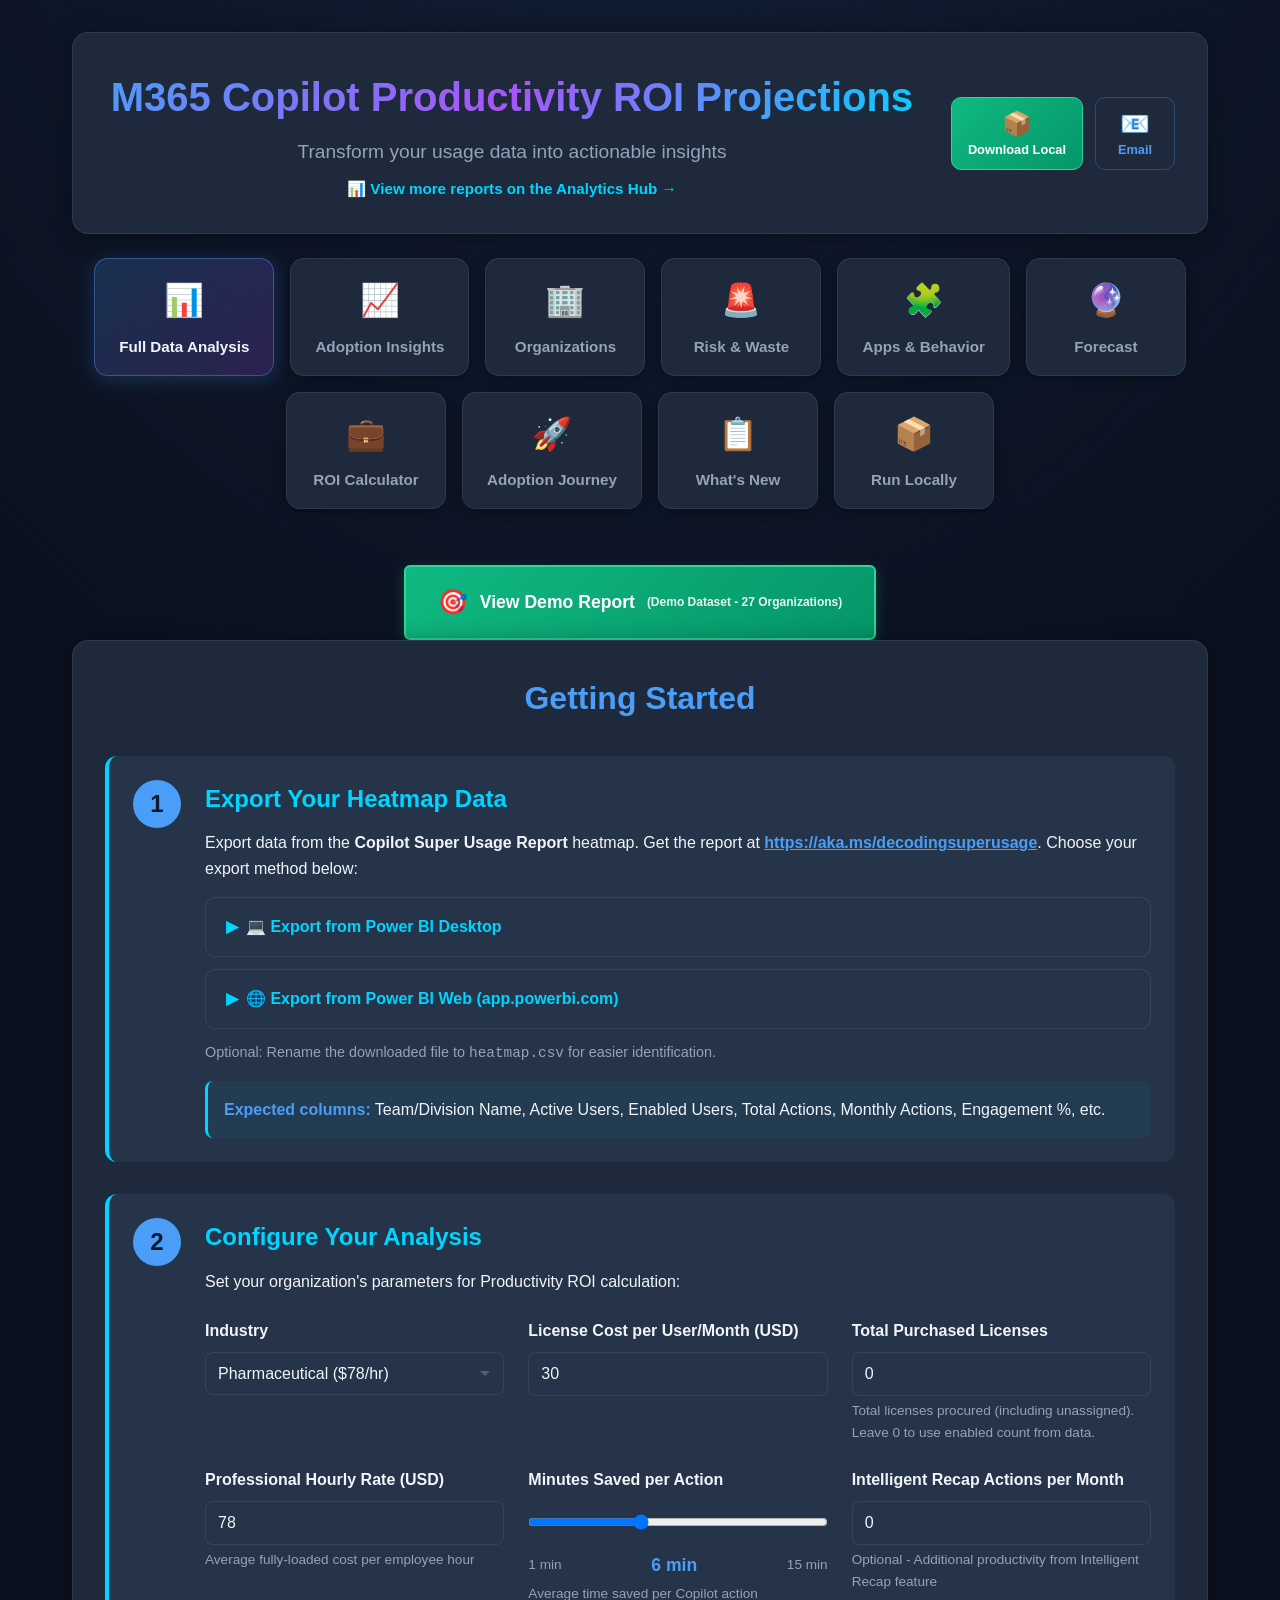
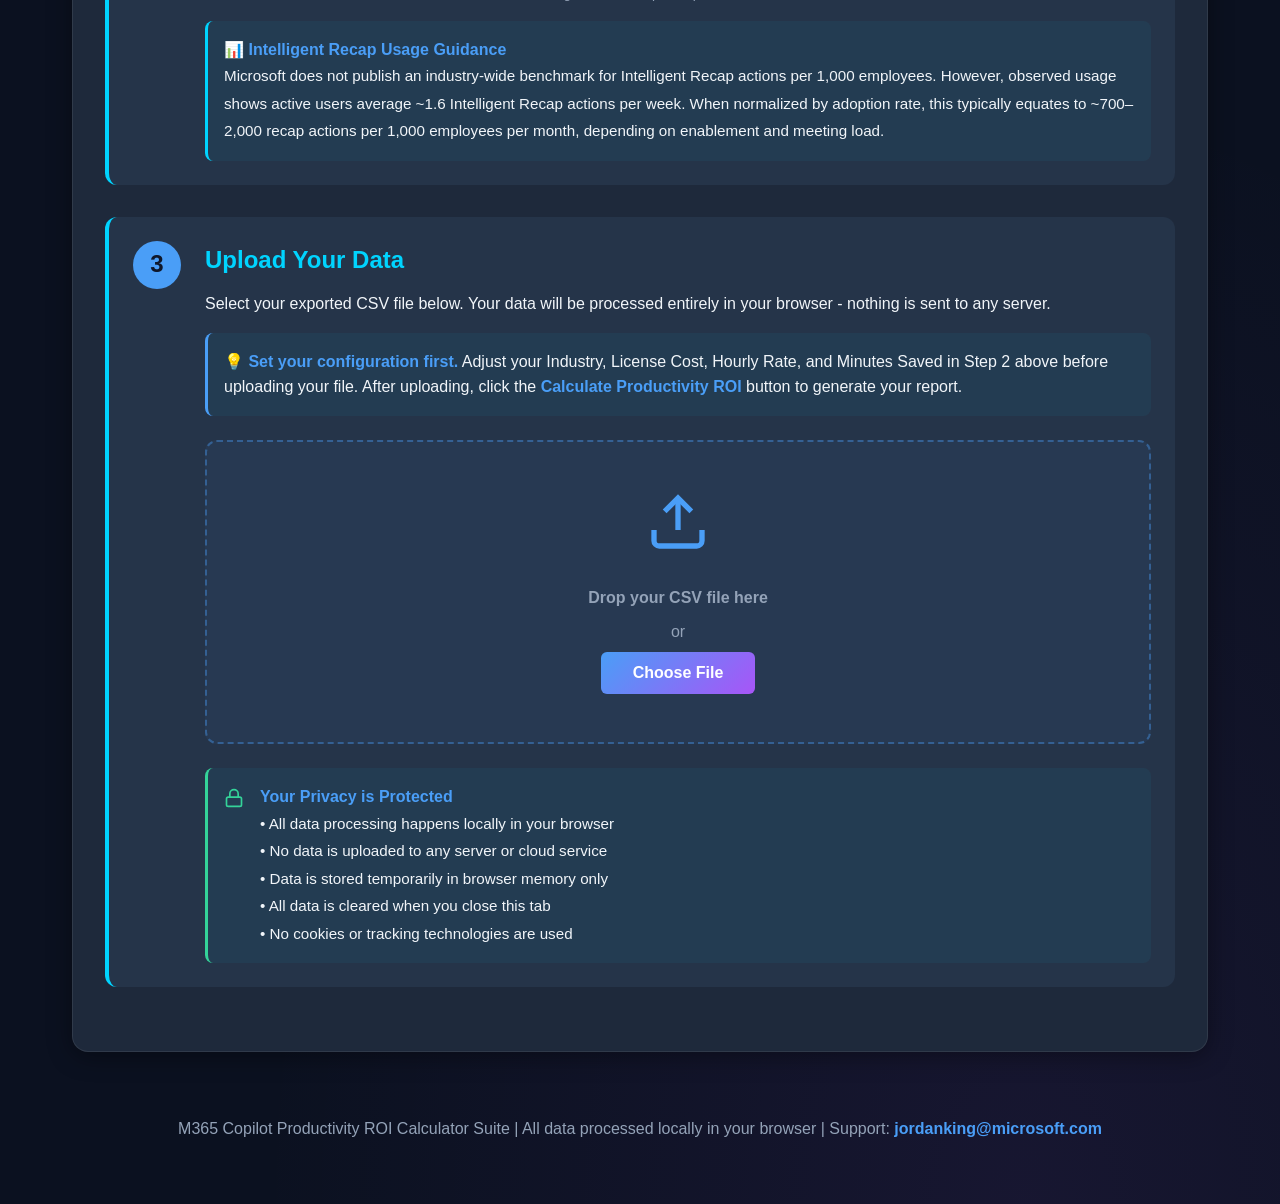
==== index.html @ f83a1d1f "feat: locale-aware header normalization (en-GB/es) + dynamic grouping picker - New module header-map" ====
<!DOCTYPE html>
<html lang="en">
<head>
    <meta charset="UTF-8">
    <meta name="viewport" content="width=device-width, initial-scale=1.0">
    <title>M365 Copilot Productivity ROI Calculator</title>
    <link rel="stylesheet" href="styles.css?v=29">
    
    <!-- Microsoft Clarity Analytics -->
    <script type="text/javascript">
        (function(c,l,a,r,i,t,y){
            c[a]=c[a]||function(){(c[a].q=c[a].q||[]).push(arguments)};
            t=l.createElement(r);t.async=1;t.src="https://www.clarity.ms/tag/"+i;
            y=l.getElementsByTagName(r)[0];y.parentNode.insertBefore(t,y);
        })(window,document,"clarity","script","wt5uwqabv0");
    </script>
    <script>
        // Force service worker update and reload when new version is available
        if('serviceWorker' in navigator) {
            navigator.serviceWorker.register('sw.js').then(reg => {
                reg.onupdatefound = () => {
                    const installingWorker = reg.installing;
                    installingWorker.onstatechange = () => {
                        if (installingWorker.state === 'installed' && navigator.serviceWorker.controller) {
                            // New service worker available, reload to activate
                            window.location.reload();
                        }
                    };
                };
            });
        }
    </script>
    <style>
        details summary::-webkit-details-marker { display: none; }
    </style>
</head>
<body>
    <div class="container">
        <header>
            <div class="header-content">
                <div>
                    <h1>M365 Copilot Productivity ROI Projections</h1>
                    <p class="subtitle">Transform your usage data into actionable insights</p>
                    <p style="margin-top: 0.5rem;"><a href="https://aka.ms/Analytics-Hub" target="_blank" style="color: var(--copilot-cyan); font-weight: 600; text-decoration: none; font-size: 0.95rem;">📊 View more reports on the Analytics Hub →</a></p>
                </div>
                <div class="header-actions">
                    <button onclick="downloadLocalPackage(event)" class="action-btn" title="Download & Run Locally" style="background: linear-gradient(135deg, #10b981, #059669); border: 1px solid #34d399; color: white !important;">
                        <span class="action-icon">📦</span>
                        <span class="action-text" style="color: white !important;">Download Local</span>
                    </button>
                    <button onclick="emailReport()" class="action-btn" title="Share via Email">
                        <span class="action-icon">📧</span>
                        <span class="action-text">Email</span>
                    </button>
                </div>
            </div>
        </header>

        <nav class="nav-buttons">
            <a href="index.html" class="nav-btn nav-btn-active">
                <span class="nav-icon">📊</span>
                <span class="nav-text">Full Data Analysis</span>
            </a>
            <a href="insights.html" class="nav-btn">
                <span class="nav-icon">📈</span>
                <span class="nav-text">Adoption Insights</span>
            </a>
            <a href="orgs.html" class="nav-btn">
                <span class="nav-icon">🏢</span>
                <span class="nav-text">Organizations</span>
            </a>
            <a href="at-risk.html" class="nav-btn">
                <span class="nav-icon">🚨</span>
                <span class="nav-text">Risk &amp; Waste</span>
            </a>
            <a href="apps.html" class="nav-btn">
                <span class="nav-icon">🧩</span>
                <span class="nav-text">Apps &amp; Behavior</span>
            </a>
            <a href="forecast.html" class="nav-btn">
                <span class="nav-icon">🔮</span>
                <span class="nav-text">Forecast</span>
            </a>
            <a href="roi-calculator.html" class="nav-btn">
                <span class="nav-icon">💼</span>
                <span class="nav-text">ROI Calculator</span>
            </a>
            <a href="Start Here.html" class="nav-btn">
                <span class="nav-icon">🚀</span>
                <span class="nav-text">Adoption Journey</span>
            </a>
            <a href="changelog.html" class="nav-btn">
                <span class="nav-icon">📋</span>
                <span class="nav-text">What's New</span>
            </a>
            <a href="run-locally.html" class="nav-btn">
                <span class="nav-icon">📦</span>
                <span class="nav-text">Run Locally</span>
            </a>
        </nav>

        <!-- Demo Button Section -->
        <div style="max-width: 1400px; margin: 0 auto; padding: 1.5rem 2rem 0 2rem;">
            <a href="demo.html" class="btn-primary" style="text-decoration:none;color:#fff;width:fit-content;
                background: linear-gradient(135deg, #10b981, #059669);
                border: 2px solid #34d399;
                padding: 1rem 2rem;
                font-size: 1.1rem;
                font-weight: 700;
                display: flex;
                align-items: center;
                gap: 0.75rem;
                margin: 0 auto;
                box-shadow: 0 4px 12px rgba(16, 185, 129, 0.3);
            ">
                <span style="font-size: 1.5rem;">🎯</span>
                <span>View Demo Report</span>
                <span style="font-size: 0.75rem; opacity: 0.9;">(Demo Dataset - 27 Organizations)</span>
            </a>
        </div>

        <main>
            <section class="instructions-section">
                <h2>Getting Started</h2>

                <div class="step-card">
                    <div class="step-number">1</div>
                    <div class="step-content">
                        <h3>Export Your Heatmap Data</h3>
                        <p>Export data from the <strong>Copilot Super Usage Report</strong> heatmap. Get the report at <a href="https://aka.ms/decodingsuperusage" target="_blank" style="color: var(--copilot-blue); font-weight: 600; text-decoration: underline;">https://aka.ms/decodingsuperusage</a>. Choose your export method below:</p>

                        <details style="background: var(--surface-raised, #253449); border-radius: 10px; border: 1px solid var(--border, rgba(255,255,255,0.08)); margin: 0.75rem 0; overflow: hidden;">
                            <summary style="padding: 1rem 1.25rem; cursor: pointer; font-weight: 700; color: var(--copilot-cyan, #00D4FF); display: flex; align-items: center; gap: 0.5rem; list-style: none;">
                                <span style="transition: transform 0.2s; display: inline-block;">▶</span> 💻 Export from Power BI Desktop
                            </summary>
                            <div style="padding: 0 1.25rem 1.25rem;">
                                <ol style="padding-left: 1.25rem; margin: 0;">
                                    <li>Open the .pbit file in Power BI Desktop</li>
                                    <li>Ctrl+Click ALL options on the left-hand side of the heatmap</li>
                                    <li>Click on the heatmap visualization</li>
                                    <li>Click the <strong>More options</strong> (⋯) menu at the top right of the visual</li>
                                    <li>Click <strong>"Export data"</strong></li>
                                    <li>Save the CSV file</li>
                                </ol>
                            </div>
                        </details>

                        <details style="background: var(--surface-raised, #253449); border-radius: 10px; border: 1px solid var(--border, rgba(255,255,255,0.08)); margin: 0.75rem 0; overflow: hidden;">
                            <summary style="padding: 1rem 1.25rem; cursor: pointer; font-weight: 700; color: var(--copilot-cyan, #00D4FF); display: flex; align-items: center; gap: 0.5rem; list-style: none;">
                                <span style="transition: transform 0.2s; display: inline-block;">▶</span> 🌐 Export from Power BI Web (app.powerbi.com)
                            </summary>
                            <div style="padding: 0 1.25rem 1.25rem;">
                                <div style="background: rgba(234,179,8,0.1); border: 1px solid rgba(234,179,8,0.3); border-radius: 8px; padding: 0.75rem 1rem; margin-bottom: 1rem; font-size: 0.9rem; color: #FCD34D;">
                                    <strong>⚠️ Note:</strong> Exporting visual data from the Power BI web app requires your tenant admin to have enabled the "Export data" setting. If the option below is not available, use <strong>Power BI Desktop</strong> instead.
                                </div>
                                <ol style="padding-left: 1.25rem; margin: 0;">
                                    <li>Open the report on app.powerbi.com</li>
                                    <li>Ctrl+Click ALL metric options on the left-hand side of the heatmap (Enabled Users, % Active Users, etc.)</li>
                                    <li>Click on the heatmap table to select it</li>
                                    <li>Hover over the visual — look for a small <strong>⋯</strong> icon in the top-right corner of the visual's header bar</li>
                                    <li>If the icon appears, click it and select <strong>"Export data"</strong>, then choose <strong>"Summarized data"</strong> → <strong>".csv"</strong> → <strong>Export</strong></li>
                                    <li>If no icon appears, your organization's admin settings may prevent visual-level data export — use Power BI Desktop instead</li>
                                </ol>
                                <p style="margin: 0.75rem 0 0; font-size: 0.85rem; color: var(--text-secondary, #94A3B8);"><strong>Tip:</strong> The top menu bar "Export" button only exports the full report as PDF, PowerPoint, or an Excel PivotTable — it does not export the visual's underlying data as a flat CSV.</p>
                            </div>
                        </details>

                        <p style="margin-top: 0.5rem; font-size: 0.9rem; color: var(--text-secondary, #94A3B8);">Optional: Rename the downloaded file to <code>heatmap.csv</code> for easier identification.</p>
                        <div class="info-box">
                            <strong>Expected columns:</strong> Team/Division Name, Active Users, Enabled Users, Total Actions, Monthly Actions, Engagement %, etc.
                        </div>
                    </div>
                </div>

                <div class="step-card">
                    <div class="step-number">2</div>
                    <div class="step-content">
                        <h3>Configure Your Analysis</h3>
                        <p>Set your organization's parameters for Productivity ROI calculation:</p>

                        <div class="config-grid">
                            <div class="config-item">
                                <label for="industry">Industry</label>
                                <select id="industry" onchange="updateProfessionalRate()">
                                    <option value="78">Pharmaceutical ($78/hr)</option>
                                    <option value="85">Finance ($85/hr)</option>
                                    <option value="72">Technology ($72/hr)</option>
                                    <option value="68">Healthcare ($68/hr)</option>
                                    <option value="65">Manufacturing ($65/hr)</option>
                                    <option value="70">Professional Services ($70/hr)</option>
                                    <option value="custom">Custom Rate</option>
                                </select>
                            </div>

                            <div class="config-item">
                                <label for="licenseCost">License Cost per User/Month (USD)</label>
                                <input type="number" id="licensesCost" value="30" min="0" step="0.01">
                            </div>

                            <div class="config-item">
                                <label for="totalPurchasedLicenses">Total Purchased Licenses</label>
                                <input type="number" id="totalPurchasedLicenses" value="0" min="0" step="1">
                                <small>Total licenses procured (including unassigned). Leave 0 to use enabled count from data.</small>
                            </div>

                            <div class="config-item">
                                <label for="professionalRate">Professional Hourly Rate (USD)</label>
                                <input type="number" id="professionalRate" value="78" min="0" step="1">
                                <small>Average fully-loaded cost per employee hour</small>
                            </div>

                            <div class="config-item">
                                <label for="minutesPerAction">Minutes Saved per Action</label>
                                <input type="range" id="minutesPerAction" value="6" min="1" max="15" step="0.5">
                                <div style="display: flex; justify-content: space-between; align-items: center; margin-top: 0.5rem;">
                                    <small style="margin: 0;">1 min</small>
                                    <output id="minutesValue" style="font-weight: bold; font-size: 1.1rem; color: var(--copilot-blue);">6 min</output>
                                    <small style="margin: 0;">15 min</small>
                                </div>
                                <small>Average time saved per Copilot action</small>
                            </div>

                            <div class="config-item">
                                <label for="intelligentRecapActions">Intelligent Recap Actions per Month</label>
                                <input type="number" id="intelligentRecapActions" value="0" min="0" step="100">
                                <small>Optional - Additional productivity from Intelligent Recap feature</small>
                            </div>
                        </div>

                        <div class="info-box" style="margin-top: 1rem;">
                            <strong>📊 Intelligent Recap Usage Guidance</strong>
                            <p>
                                Microsoft does not publish an industry-wide benchmark for Intelligent Recap actions per 1,000 employees. However, observed usage shows active users average ~1.6 Intelligent Recap actions per week. When normalized by adoption rate, this typically equates to ~700–2,000 recap actions per 1,000 employees per month, depending on enablement and meeting load.
                            </p>
                        </div>
                    </div>
                </div>

                <div class="step-card">
                    <div class="step-number">3</div>
                    <div class="step-content">
                        <h3>Upload Your Data</h3>
                        <p>Select your exported CSV file below. Your data will be processed entirely in your browser - nothing is sent to any server.</p>

                        <div class="info-box" style="margin-bottom: 1rem; border-left-color: var(--copilot-blue, #4A9EF7);">
                            <strong>💡 Set your configuration first.</strong> Adjust your Industry, License Cost, Hourly Rate, and Minutes Saved in Step 2 above before uploading your file. After uploading, click the <strong>Calculate Productivity ROI</strong> button to generate your report.
                        </div>

                        <div class="upload-area" id="uploadArea">
                            <svg width="64" height="64" viewBox="0 0 24 24" fill="none" stroke="currentColor" stroke-width="2">
                                <path d="M21 15v4a2 2 0 0 1-2 2H5a2 2 0 0 1-2-2v-4"></path>
                                <polyline points="17 8 12 3 7 8"></polyline>
                                <line x1="12" y1="3" x2="12" y2="15"></line>
                            </svg>
                            <p><strong>Drop your CSV file here</strong></p>
                            <p>or</p>
                            <button class="btn-primary" id="fileSelectBtn">Choose File</button>
                            <input type="file" id="fileInput" accept=".csv" style="display: none;">
                        </div>

                        <div class="info-box privacy-box">
                            <svg width="20" height="20" viewBox="0 0 24 24" fill="none" stroke="currentColor" stroke-width="2">
                                <rect x="3" y="11" width="18" height="11" rx="2" ry="2"></rect>
                                <path d="M7 11V7a5 5 0 0 1 10 0v4"></path>
                            </svg>
                            <div>
                                <strong>Your Privacy is Protected</strong>
                                <p>• All data processing happens locally in your browser<br>
                                • No data is uploaded to any server or cloud service<br>
                                • Data is stored temporarily in browser memory only<br>
                                • All data is cleared when you close this tab<br>
                                • No cookies or tracking technologies are used</p>
                            </div>
                        </div>
                    </div>
                </div>
            </section>

            <div id="loadingState" style="display: none;">
                <div class="loading-spinner"></div>
                <p>Processing your data...</p>
            </div>

            <div id="errorState" style="display: none;">
                <div class="error-box">
                    <h3>Unable to Process File</h3>
                    <p id="errorMessage"></p>
                    <button class="btn-secondary" onclick="location.reload()">Try Again</button>
                </div>
            </div>
        </main>

        <footer>
            <p>M365 Copilot Productivity ROI Calculator Suite | All data processed locally in your browser | Support: <a href="mailto:jordanking@microsoft.com" style="color: var(--copilot-blue); text-decoration: none;">jordanking@microsoft.com</a></p>
        </footer>
    </div>

    <script src="lib/jspdf.umd.min.js"></script>
    <script src="lib/html2canvas.min.js"></script>
    <script src="lib/docx.umd.js"></script>
    <script src="lib/pptxgen.bundle.js"></script>
    <script src="lib/jszip.min.js"></script>
    <script src="insights-shared.js?v=1"></script>
    <script src="header-mapping.js?v=1"></script>
    <script src="script.js?v=33"></script>
    <script>
        function emailReport() {
            const subject = encodeURIComponent('M365 Copilot Productivity ROI Analysis');
            const body = encodeURIComponent('Please find attached the M365 Copilot Productivity ROI analysis. This report provides insights into productivity gains and return on investment.\n\nTo view the full interactive report, please visit: [Your URL Here]');
            window.location.href = `mailto:?subject=${subject}&body=${body}`;
        }

        function updateProfessionalRate() {
            const industrySelect = document.getElementById('industry');
            const professionalRateInput = document.getElementById('professionalRate');

            if (industrySelect.value !== 'custom') {
                professionalRateInput.value = industrySelect.value;
            }
        }

        // Global tooltip system — positions tooltip above-left of the ? icon using fixed positioning
        (function() {
            const tip = document.createElement('div');
            tip.id = 'global-tooltip';
            document.body.appendChild(tip);

            document.addEventListener('mouseenter', function(e) {
                const infoTip = e.target.closest('.info-tip');
                if (!infoTip) return;
                const textEl = infoTip.querySelector('.tip-text');
                if (!textEl) return;

                tip.textContent = textEl.textContent;
                tip.classList.add('visible');

                const rect = infoTip.getBoundingClientRect();
                // Position: above and to the left of the ? icon
                let top = rect.top - tip.offsetHeight - 8;
                let left = rect.left - tip.offsetWidth + rect.width;

                // Keep on screen
                if (top < 8) top = rect.bottom + 8;
                if (left < 8) left = 8;
                if (left + tip.offsetWidth > window.innerWidth - 8) left = window.innerWidth - tip.offsetWidth - 8;

                tip.style.top = top + 'px';
                tip.style.left = left + 'px';
            }, true);

            document.addEventListener('mouseleave', function(e) {
                const infoTip = e.target.closest('.info-tip');
                if (!infoTip) return;
                tip.classList.remove('visible');
            }, true);
        })();

    </script>
</body>
</html>
---- styles.css ----
/* Microsoft Copilot Brand Colors - Dark Theme */
:root {
    --copilot-blue: #4A9EF7;
    --copilot-cyan: #00D4FF;
    --copilot-purple: #A855F7;
    --copilot-orange: #F59E0B;
    --dark-blue: #93C5FD;
    --light-blue: #50E6FF;
    --gray: #94A3B8;
    --light-gray: rgba(255, 255, 255, 0.06);
    --white: #0F172A;
    --green: #34D399;
    --red: #F87171;
    --shadow: rgba(0, 0, 0, 0.4);
    --surface: #1E293B;
    --surface-raised: #253449;
    --border: rgba(255, 255, 255, 0.08);
    --text-primary: #F1F5F9;
    --text-secondary: #94A3B8;
    --glow-blue: rgba(74, 158, 247, 0.15);
    --glow-purple: rgba(168, 85, 247, 0.15);
}

* {
    margin: 0;
    padding: 0;
    box-sizing: border-box;
}

body {
    font-family: 'Segoe UI', -apple-system, BlinkMacSystemFont, sans-serif;
    line-height: 1.6;
    color: var(--text-primary);
    background: #0B1120;
    background-image:
        radial-gradient(ellipse 80% 50% at 50% -20%, rgba(74, 158, 247, 0.12), transparent),
        radial-gradient(ellipse 60% 40% at 80% 100%, rgba(168, 85, 247, 0.08), transparent);
    min-height: 100vh;
}

.container {
    max-width: 1200px;
    margin: 0 auto;
    padding: 2rem;
}

/* Header */
header {
    margin-bottom: 1.5rem;
    padding: 2rem;
    background: var(--surface);
    border-radius: 16px;
    box-shadow: 0 4px 24px var(--shadow);
    border: 1px solid var(--border);
    backdrop-filter: blur(12px);
}

.header-content {
    display: flex;
    justify-content: space-between;
    align-items: center;
    gap: 2rem;
}

.header-content > div:first-child {
    flex: 1;
    text-align: center;
}

.header-actions {
    display: flex;
    gap: 0.75rem;
    flex-shrink: 0;
}

.action-btn {
    display: flex;
    flex-direction: column;
    align-items: center;
    gap: 0.25rem;
    padding: 0.75rem 1rem;
    background: transparent;
    border: 1px solid rgba(74, 158, 247, 0.3);
    border-radius: 10px;
    color: var(--copilot-blue);
    cursor: pointer;
    transition: all 0.3s ease;
    font-family: inherit;
    min-width: 80px;
}

.action-btn:hover {
    background: rgba(74, 158, 247, 0.15);
    color: var(--copilot-cyan);
    transform: translateY(-2px);
    box-shadow: 0 4px 20px rgba(74, 158, 247, 0.25);
    border-color: var(--copilot-blue);
}

.action-icon {
    font-size: 1.5rem;
}

.action-text {
    font-size: 0.8rem;
    font-weight: 600;
}

/* Navigation Buttons */
.nav-buttons {
    display: flex;
    gap: 1rem;
    justify-content: center;
    margin-bottom: 2rem;
    flex-wrap: wrap;
}

.nav-btn {
    display: flex;
    flex-direction: column;
    align-items: center;
    gap: 0.5rem;
    padding: 1rem 1.5rem;
    background: var(--surface);
    border: 1px solid var(--border);
    border-radius: 14px;
    text-decoration: none;
    color: var(--text-secondary);
    transition: all 0.3s ease;
    min-width: 160px;
    box-shadow: 0 2px 12px var(--shadow);
}

.nav-btn:hover {
    transform: translateY(-4px);
    box-shadow: 0 8px 24px rgba(74, 158, 247, 0.2);
    border-color: rgba(74, 158, 247, 0.4);
    color: var(--text-primary);
}

.nav-btn-active {
    background: linear-gradient(135deg, rgba(74, 158, 247, 0.2) 0%, rgba(168, 85, 247, 0.2) 100%);
    color: var(--text-primary);
    border-color: rgba(74, 158, 247, 0.4);
    box-shadow: 0 4px 20px rgba(74, 158, 247, 0.2);
}

.nav-btn-active:hover {
    transform: translateY(-4px);
    box-shadow: 0 8px 28px rgba(74, 158, 247, 0.3);
}

.nav-icon {
    font-size: 2rem;
}

.nav-text {
    font-weight: 600;
    font-size: 0.95rem;
    text-align: center;
}

@media (max-width: 640px) {
    .nav-buttons {
        flex-direction: column;
        align-items: stretch;
    }

    .nav-btn {
        min-width: unset;
    }
}

header h1 {
    font-size: 2.5rem;
    background: linear-gradient(135deg, var(--copilot-blue) 0%, var(--copilot-purple) 50%, var(--copilot-cyan) 100%);
    -webkit-background-clip: text;
    -webkit-text-fill-color: transparent;
    background-clip: text;
    margin-bottom: 0.5rem;
    font-weight: 700;
}

.subtitle {
    font-size: 1.2rem;
    color: var(--text-secondary);
}

/* Step Cards */
.instructions-section {
    background: var(--surface);
    border-radius: 16px;
    padding: 2rem;
    box-shadow: 0 4px 24px var(--shadow);
    border: 1px solid var(--border);
    margin-bottom: 2rem;
}

.instructions-section h2 {
    color: var(--copilot-blue);
    font-size: 2rem;
    margin-bottom: 2rem;
    text-align: center;
}

.step-card {
    display: flex;
    gap: 1.5rem;
    margin-bottom: 2rem;
    padding: 1.5rem;
    background: var(--surface-raised);
    border-radius: 12px;
    border-left: 4px solid var(--copilot-cyan);
}

.step-number {
    flex-shrink: 0;
    width: 48px;
    height: 48px;
    background: var(--copilot-blue);
    color: var(--white);
    border-radius: 50%;
    display: flex;
    align-items: center;
    justify-content: center;
    font-size: 1.5rem;
    font-weight: bold;
}

.step-content {
    flex: 1;
}

.step-content h3 {
    color: var(--copilot-cyan);
    margin-bottom: 0.75rem;
    font-size: 1.5rem;
}

.step-content p {
    margin-bottom: 1rem;
}

.step-content ol {
    margin-left: 1.5rem;
    margin-bottom: 1rem;
}

.step-content li {
    margin-bottom: 0.5rem;
}

/* Info Boxes */
.info-box {
    background: rgba(0, 212, 255, 0.05);
    padding: 1rem;
    border-radius: 8px;
    border-left: 3px solid var(--copilot-cyan);
    margin-top: 1rem;
}

.privacy-box {
    display: flex;
    gap: 1rem;
    align-items: flex-start;
    border-left-color: var(--green);
}

.privacy-box svg {
    flex-shrink: 0;
    color: var(--green);
    margin-top: 0.25rem;
}

.info-box strong {
    display: inline;
    color: var(--copilot-blue);
}

.info-box p {
    margin: 0;
    font-size: 0.95rem;
    line-height: 1.8;
}

.info-box small {
    font-size: 0.85rem;
    color: var(--gray);
}

/* Upload Area */
.upload-area {
    border: 2px dashed rgba(74, 158, 247, 0.4);
    border-radius: 12px;
    padding: 3rem;
    text-align: center;
    background: rgba(74, 158, 247, 0.05);
    transition: all 0.3s ease;
    cursor: pointer;
    margin: 1.5rem 0;
}

.upload-area:hover {
    border-color: var(--copilot-cyan);
    background: rgba(0, 212, 255, 0.08);
    box-shadow: 0 0 30px rgba(0, 212, 255, 0.1);
}

.upload-area.dragover {
    border-color: var(--copilot-orange);
    background: rgba(245, 158, 11, 0.08);
}

.upload-area svg {
    color: var(--copilot-blue);
    margin-bottom: 1rem;
}

.upload-area p {
    margin: 0.5rem 0;
    color: var(--gray);
}

/* Buttons */
.btn-primary, .btn-secondary {
    padding: 0.75rem 2rem;
    font-size: 1rem;
    font-weight: 600;
    border: none;
    border-radius: 6px;
    cursor: pointer;
    transition: all 0.3s ease;
    display: inline-block;
}

.btn-primary {
    background: linear-gradient(135deg, #4A9EF7, #A855F7);
    color: #fff;
}

.btn-primary:hover {
    background: linear-gradient(135deg, #60B0FF, #B96EFF);
    transform: translateY(-2px);
    box-shadow: 0 6px 20px rgba(74, 158, 247, 0.3);
}

.btn-secondary {
    background: var(--surface-raised);
    color: var(--text-primary);
    border: 1px solid var(--border);
}

.btn-secondary:hover {
    background: rgba(74, 158, 247, 0.15);
    color: var(--copilot-cyan);
}

/* Configuration Grid */
.config-grid {
    display: grid;
    grid-template-columns: repeat(auto-fit, minmax(280px, 1fr));
    gap: 1.5rem;
    margin-top: 1.5rem;
}

.config-item {
    display: flex;
    flex-direction: column;
}

.config-item label {
    font-weight: 600;
    color: var(--text-primary);
    margin-bottom: 0.5rem;
}

.config-item input, .config-item select {
    padding: 0.75rem;
    font-size: 1rem;
    border: 1px solid var(--border);
    border-radius: 8px;
    transition: all 0.3s ease;
    font-family: inherit;
    background-color: var(--surface-raised);
    color: var(--text-primary);
    width: 100%;
}

.config-item select {
    appearance: none;
    -webkit-appearance: none;
    -moz-appearance: none;
    background-image: url("data:image/svg+xml,%3Csvg xmlns='http://www.w3.org/2000/svg' width='12' height='12' viewBox='0 0 12 12'%3E%3Cpath fill='%23605E5C' d='M6 9L1 4h10z'/%3E%3C/svg%3E");
    background-repeat: no-repeat;
    background-position: right 0.75rem center;
    padding-right: 2.5rem;
    cursor: pointer;
}

.config-item input:focus, .config-item select:focus {
    outline: none;
    border-color: var(--copilot-blue);
}

.config-item small {
    margin-top: 0.25rem;
    font-size: 0.85rem;
    color: var(--gray);
}

/* Loading State */
#loadingState {
    text-align: center;
    padding: 3rem;
}

.loading-spinner {
    width: 64px;
    height: 64px;
    border: 6px solid var(--light-gray);
    border-top-color: var(--copilot-blue);
    border-radius: 50%;
    animation: spin 1s linear infinite;
    margin: 0 auto 1rem;
}

@keyframes spin {
    to { transform: rotate(360deg); }
}

/* Error State */
.error-box {
    background: rgba(248, 113, 113, 0.1);
    border: 1px solid rgba(248, 113, 113, 0.3);
    border-radius: 12px;
    padding: 2rem;
    text-align: center;
}

.error-box h3 {
    color: var(--red);
    margin-bottom: 1rem;
}

/* Results Page Styles */
.results-container {
    animation: fadeIn 0.5s ease;
}

@keyframes fadeIn {
    from { opacity: 0; transform: translateY(20px); }
    to { opacity: 1; transform: translateY(0); }
}

.metrics-grid {
    display: grid;
    grid-template-columns: repeat(auto-fit, minmax(240px, 1fr));
    gap: 1.5rem;
    margin-bottom: 2rem;
}

.metric-card {
    background: var(--surface);
    padding: 1.5rem;
    border-radius: 12px;
    box-shadow: 0 4px 20px var(--shadow);
    text-align: center;
    border: 1px solid var(--border);
    border-top: 3px solid var(--copilot-blue);
    transition: transform 0.3s ease, box-shadow 0.3s ease;
    container-type: inline-size;
    overflow: visible;
}

.metric-card:hover {
    transform: translateY(-4px);
    box-shadow: 0 8px 30px rgba(74, 158, 247, 0.15);
}

.metric-value {
    font-size: clamp(1.1rem, 12cqi, 2.5rem);
    font-weight: bold;
    background: linear-gradient(135deg, var(--copilot-cyan), var(--copilot-blue));
    -webkit-background-clip: text;
    -webkit-text-fill-color: transparent;
    background-clip: text;
    margin: 0.5rem 0;
    overflow-wrap: break-word;
    word-break: break-word;
    line-height: 1.2;
}

.metric-label {
    font-size: 0.95rem;
    color: var(--text-secondary);
    text-transform: uppercase;
    letter-spacing: 0.5px;
}

.metric-sublabel {
    font-size: 0.85rem;
    color: var(--text-secondary);
    margin-top: 0.5rem;
}

/* Metric Tooltips */
.metric-label-row {
    display: flex;
    align-items: center;
    justify-content: center;
    gap: 6px;
}

.info-tip {
    position: relative;
    display: inline-flex;
    cursor: help;
}

.info-tip .info-icon {
    width: 16px;
    height: 16px;
    border-radius: 50%;
    border: 1.5px solid var(--text-secondary);
    color: var(--text-secondary);
    font-size: 11px;
    font-weight: 600;
    display: flex;
    align-items: center;
    justify-content: center;
    transition: all 0.2s ease;
    flex-shrink: 0;
}

.info-tip:hover .info-icon {
    border-color: var(--copilot-blue);
    color: var(--copilot-blue);
}

.info-tip .tip-text {
    visibility: hidden;
    opacity: 0;
    position: fixed;
    z-index: 9999;
    background: var(--surface);
    color: var(--text-primary);
    padding: 12px 16px;
    border-radius: 10px;
    font-size: 0.82rem;
    line-height: 1.5;
    width: 260px;
    text-align: left;
    text-transform: none;
    letter-spacing: normal;
    box-shadow: 0 8px 30px rgba(0, 0, 0, 0.3);
    border: 1px solid var(--border);
    transition: opacity 0.2s ease, visibility 0.2s ease;
    pointer-events: none;
}

.info-tip .tip-text::after {
    display: none;
}

.info-tip:hover .tip-text {
    visibility: visible;
    opacity: 1;
}

/* ROI Table */
.roi-table-container {
    background: var(--surface);
    padding: 2rem;
    border-radius: 16px;
    box-shadow: 0 4px 24px var(--shadow);
    border: 1px solid var(--border);
    margin-bottom: 2rem;
    overflow: visible;
}

.roi-table-container h2 {
    color: var(--copilot-blue);
    margin-bottom: 1.5rem;
    text-align: center;
}

table {
    width: 100%;
    border-collapse: collapse;
}

th {
    background: rgba(74, 158, 247, 0.12);
    color: var(--copilot-blue);
    padding: 1rem;
    text-align: left;
    font-weight: 600;
    border-bottom: 1px solid var(--border);
}

th.sortable {
    cursor: pointer;
    user-select: none;
    position: relative;
    transition: background 0.2s ease;
}

th.sortable:hover {
    background: rgba(74, 158, 247, 0.2);
}

th.sortable .sort-icon {
    font-size: 0.8em;
    margin-left: 0.25rem;
    color: var(--copilot-cyan);
}

th.sortable.sort-asc,
th.sortable.sort-desc {
    background: rgba(74, 158, 247, 0.2);
}

td {
    padding: 1rem;
    border-bottom: 1px solid var(--border);
    color: var(--text-primary);
}

tr:hover {
    background: rgba(74, 158, 247, 0.06);
}

.highlight-row {
    background: rgba(74, 158, 247, 0.1);
    font-weight: 600;
}

/* Leaderboard */
.leaderboard-container {
    background: var(--surface);
    padding: 2rem;
    border-radius: 16px;
    box-shadow: 0 4px 24px var(--shadow);
    border: 1px solid var(--border);
    margin-bottom: 2rem;
}

.leaderboard-container h2 {
    color: var(--copilot-blue);
    margin-bottom: 1.5rem;
}

/* Collapsible Sections */
.collapsible-section {
    background: var(--surface);
    border-radius: 16px;
    box-shadow: 0 4px 24px var(--shadow);
    border: 1px solid var(--border);
    margin-bottom: 2rem;
}

.section-toggle {
    display: flex;
    align-items: center;
    gap: 0.75rem;
    padding: 1.25rem 1.5rem;
    font-size: 1.25rem;
    font-weight: 700;
    color: var(--copilot-blue);
    cursor: pointer;
    list-style: none;
    user-select: none;
    transition: background 0.2s ease;
}

.section-toggle::-webkit-details-marker { display: none; }

.section-toggle:hover {
    background: rgba(74, 158, 247, 0.06);
}

.toggle-chevron {
    display: inline-block;
    transition: transform 0.25s ease;
    font-size: 1.1rem;
}

details.collapsible-section:not([open]) .toggle-chevron {
    transform: rotate(-90deg);
}

.section-body {
    padding: 0 1.5rem 1.5rem;
}

/* Remove double-boxing when roi-table-container / leaderboard-container is inside a collapsible */
.collapsible-section .roi-table-container,
.collapsible-section .leaderboard-container {
    box-shadow: none;
    border: none;
    padding: 0;
    margin: 0;
    border-radius: 0;
    background: transparent;
}

/* All print styles consolidated below */

/* Glossary */
.glossary-table td:first-child {
    white-space: nowrap;
    width: 1%;
    color: var(--copilot-cyan);
    vertical-align: top;
    padding-right: 1.5rem;
}

.glossary-table td {
    padding: 0.75rem 1rem;
    font-size: 0.92rem;
    line-height: 1.6;
}

/* Footer */
footer {
    text-align: center;
    padding: 2rem;
    color: var(--text-secondary);
}

footer a {
    color: var(--copilot-cyan);
    text-decoration: none;
    font-weight: 600;
}

footer a:hover {
    text-decoration: underline;
}

/* Toggle Switch */
.toggle-switch {
    position: relative;
    display: inline-block;
    width: 60px;
    height: 34px;
}

.toggle-switch input {
    opacity: 0;
    width: 0;
    height: 0;
}

.toggle-slider {
    position: absolute;
    cursor: pointer;
    top: 0;
    left: 0;
    right: 0;
    bottom: 0;
    background-color: var(--copilot-blue);
    transition: 0.4s;
    border-radius: 34px;
}

.toggle-slider:before {
    position: absolute;
    content: "";
    height: 26px;
    width: 26px;
    left: 4px;
    bottom: 4px;
    background-color: white;
    transition: 0.4s;
    border-radius: 50%;
}

input:checked + .toggle-slider {
    background-color: var(--copilot-orange);
}

input:checked + .toggle-slider:before {
    transform: translateX(26px);
}

.toggle-slider:hover {
    box-shadow: 0 0 8px rgba(0, 120, 212, 0.4);
}

input:checked + .toggle-slider:hover {
    box-shadow: 0 0 8px rgba(255, 140, 0, 0.4);
}

/* Responsive Design */
/* Consolidated Print Styles */
@media print {
    details.collapsible-section:not([open]) .section-body {
        display: none !important;
    }
    .section-toggle {
        page-break-after: avoid;
    }
    .toggle-chevron {
        display: none;
    }

    .nav-buttons,
    .header-actions,
    .action-btn,
    button,
    .opp-slider-row,
    .toggle-switch,
    .opp-toggle-row,
    input[type="range"] {
        display: none !important;
    }

    .page-break {
        page-break-before: always;
    }

    .phase-card,
    .month-card,
    .insight-card,
    .scenario-card,
    img,
    .timeline-visual,
    .month-grid {
        page-break-inside: avoid;
    }

    header {
        page-break-after: avoid;
    }
}

@media (max-width: 768px) {
    .container {
        padding: 1rem;
    }

    header h1 {
        font-size: 1.8rem;
    }

    .header-content {
        flex-direction: column;
        text-align: center;
    }

    .header-actions {
        justify-content: center;
    }

    .step-card {
        flex-direction: column;
    }

    .config-grid {
        grid-template-columns: 1fr;
    }

    .metrics-grid {
        grid-template-columns: 1fr;
    }
}
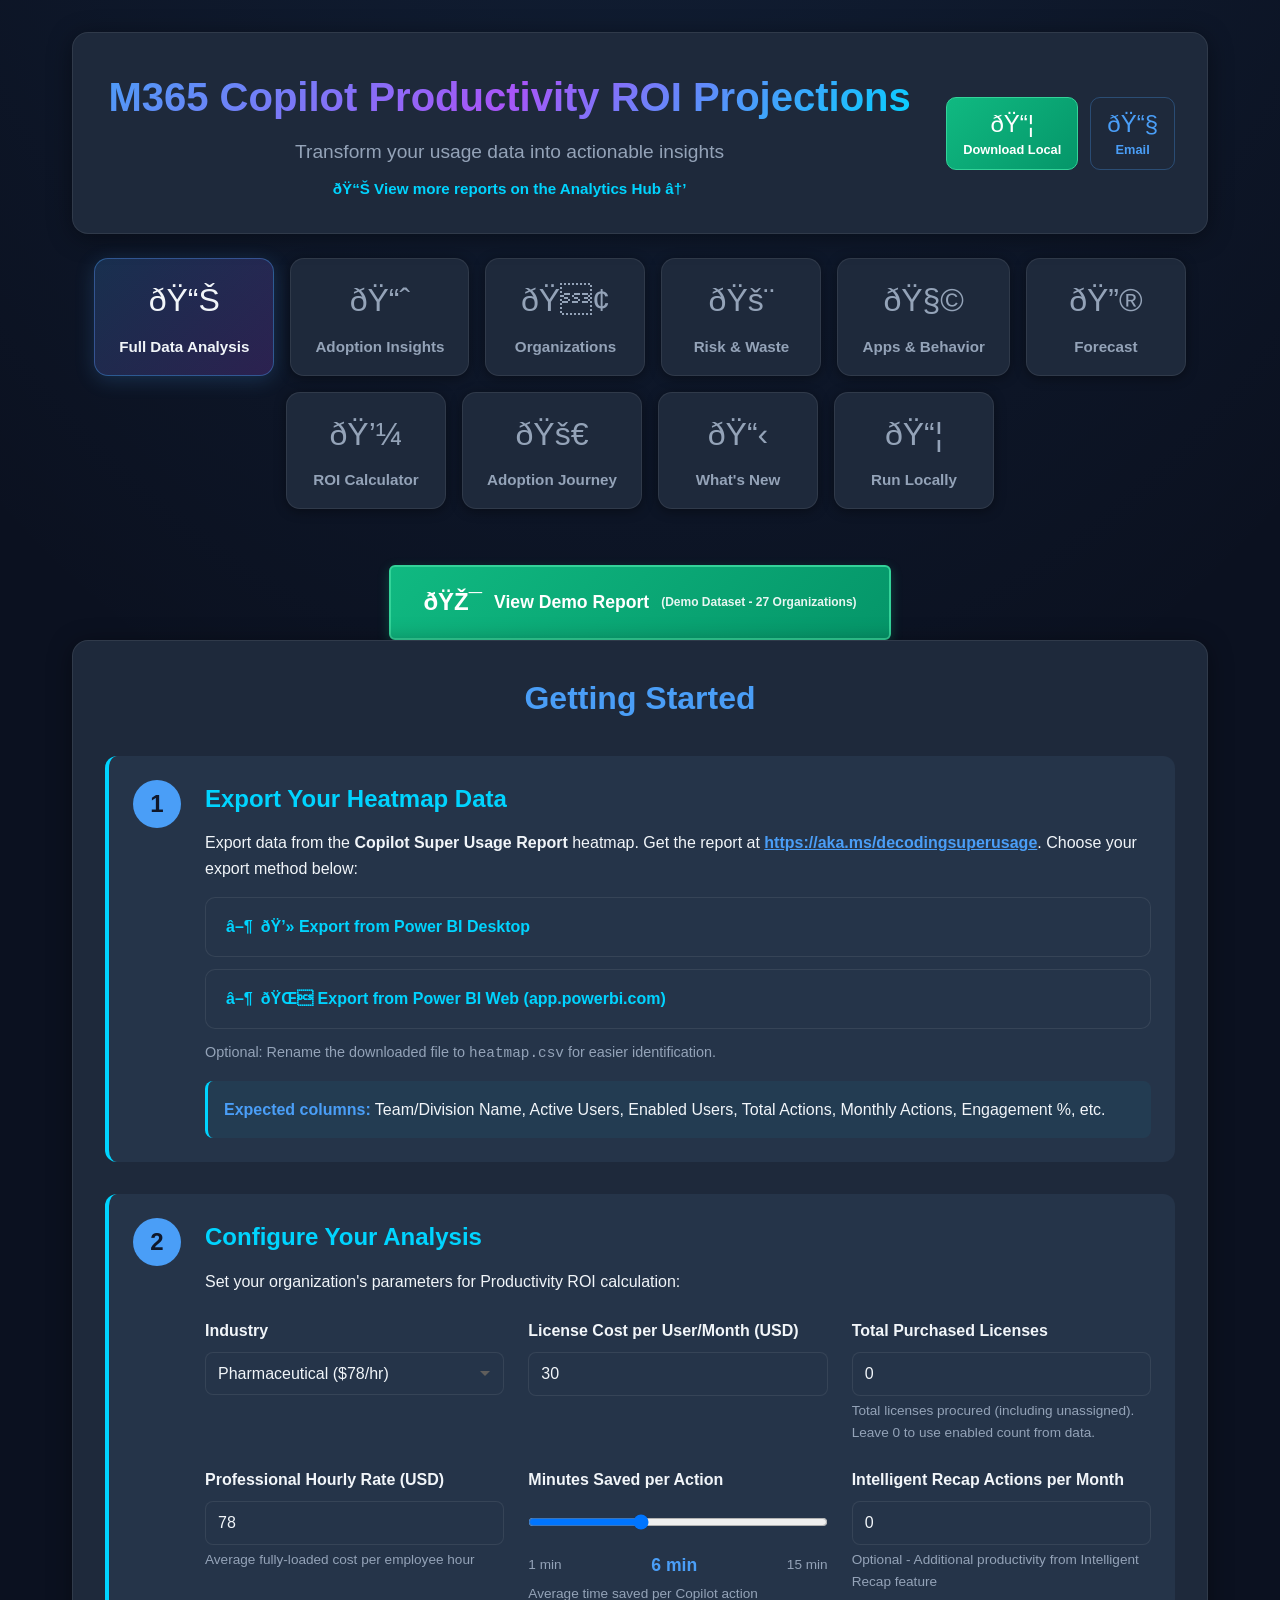
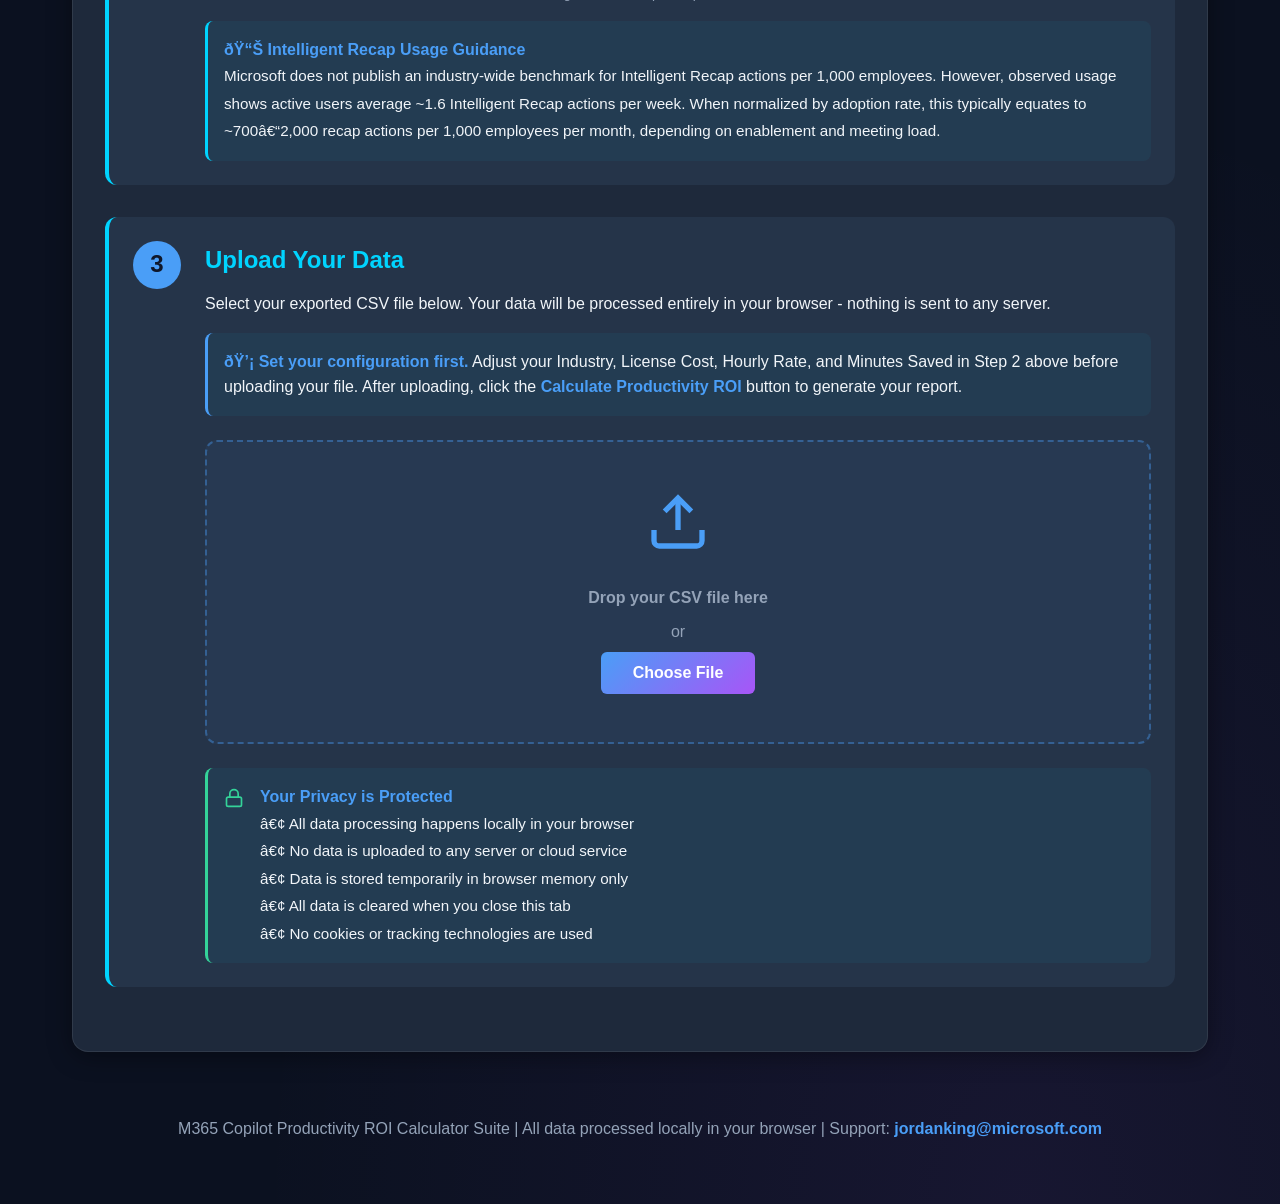
==== commit 2964c7a6: "revert(demo): restore 4-tab pagination; drop tile-grid swap and CSS unhide Wrong direction last comm" ====
--- a/index.html
+++ b/index.html
@@ -1,10 +1,10 @@
-<!DOCTYPE html>
+﻿<!DOCTYPE html>
 <html lang="en">
 <head>
     <meta charset="UTF-8">
     <meta name="viewport" content="width=device-width, initial-scale=1.0">
     <title>M365 Copilot Productivity ROI Calculator</title>
-    <link rel="stylesheet" href="styles.css?v=29">
+    <link rel="stylesheet" href="styles.css?v=30">
     
     <!-- Microsoft Clarity Analytics -->
     <script type="text/javascript">
@@ -41,15 +41,15 @@
                 <div>
                     <h1>M365 Copilot Productivity ROI Projections</h1>
                     <p class="subtitle">Transform your usage data into actionable insights</p>
-                    <p style="margin-top: 0.5rem;"><a href="https://aka.ms/Analytics-Hub" target="_blank" style="color: var(--copilot-cyan); font-weight: 600; text-decoration: none; font-size: 0.95rem;">📊 View more reports on the Analytics Hub →</a></p>
+                    <p style="margin-top: 0.5rem;"><a href="https://aka.ms/Analytics-Hub" target="_blank" style="color: var(--copilot-cyan); font-weight: 600; text-decoration: none; font-size: 0.95rem;">ðŸ“Š View more reports on the Analytics Hub â†’</a></p>
                 </div>
                 <div class="header-actions">
                     <button onclick="downloadLocalPackage(event)" class="action-btn" title="Download & Run Locally" style="background: linear-gradient(135deg, #10b981, #059669); border: 1px solid #34d399; color: white !important;">
-                        <span class="action-icon">📦</span>
+                        <span class="action-icon">ðŸ“¦</span>
                         <span class="action-text" style="color: white !important;">Download Local</span>
                     </button>
                     <button onclick="emailReport()" class="action-btn" title="Share via Email">
-                        <span class="action-icon">📧</span>
+                        <span class="action-icon">ðŸ“§</span>
                         <span class="action-text">Email</span>
                     </button>
                 </div>
@@ -58,43 +58,43 @@
 
         <nav class="nav-buttons">
             <a href="index.html" class="nav-btn nav-btn-active">
-                <span class="nav-icon">📊</span>
+                <span class="nav-icon">ðŸ“Š</span>
                 <span class="nav-text">Full Data Analysis</span>
             </a>
             <a href="insights.html" class="nav-btn">
-                <span class="nav-icon">📈</span>
+                <span class="nav-icon">ðŸ“ˆ</span>
                 <span class="nav-text">Adoption Insights</span>
             </a>
             <a href="orgs.html" class="nav-btn">
-                <span class="nav-icon">🏢</span>
+                <span class="nav-icon">ðŸ¢</span>
                 <span class="nav-text">Organizations</span>
             </a>
             <a href="at-risk.html" class="nav-btn">
-                <span class="nav-icon">🚨</span>
+                <span class="nav-icon">ðŸš¨</span>
                 <span class="nav-text">Risk &amp; Waste</span>
             </a>
             <a href="apps.html" class="nav-btn">
-                <span class="nav-icon">🧩</span>
+                <span class="nav-icon">ðŸ§©</span>
                 <span class="nav-text">Apps &amp; Behavior</span>
             </a>
             <a href="forecast.html" class="nav-btn">
-                <span class="nav-icon">🔮</span>
+                <span class="nav-icon">ðŸ”®</span>
                 <span class="nav-text">Forecast</span>
             </a>
             <a href="roi-calculator.html" class="nav-btn">
-                <span class="nav-icon">💼</span>
+                <span class="nav-icon">ðŸ’¼</span>
                 <span class="nav-text">ROI Calculator</span>
             </a>
             <a href="Start Here.html" class="nav-btn">
-                <span class="nav-icon">🚀</span>
+                <span class="nav-icon">ðŸš€</span>
                 <span class="nav-text">Adoption Journey</span>
             </a>
             <a href="changelog.html" class="nav-btn">
-                <span class="nav-icon">📋</span>
+                <span class="nav-icon">ðŸ“‹</span>
                 <span class="nav-text">What's New</span>
             </a>
             <a href="run-locally.html" class="nav-btn">
-                <span class="nav-icon">📦</span>
+                <span class="nav-icon">ðŸ“¦</span>
                 <span class="nav-text">Run Locally</span>
             </a>
         </nav>
@@ -113,7 +113,7 @@
                 margin: 0 auto;
                 box-shadow: 0 4px 12px rgba(16, 185, 129, 0.3);
             ">
-                <span style="font-size: 1.5rem;">🎯</span>
+                <span style="font-size: 1.5rem;">ðŸŽ¯</span>
                 <span>View Demo Report</span>
                 <span style="font-size: 0.75rem; opacity: 0.9;">(Demo Dataset - 27 Organizations)</span>
             </a>
@@ -131,14 +131,14 @@
 
                         <details style="background: var(--surface-raised, #253449); border-radius: 10px; border: 1px solid var(--border, rgba(255,255,255,0.08)); margin: 0.75rem 0; overflow: hidden;">
                             <summary style="padding: 1rem 1.25rem; cursor: pointer; font-weight: 700; color: var(--copilot-cyan, #00D4FF); display: flex; align-items: center; gap: 0.5rem; list-style: none;">
-                                <span style="transition: transform 0.2s; display: inline-block;">▶</span> 💻 Export from Power BI Desktop
+                                <span style="transition: transform 0.2s; display: inline-block;">â–¶</span> ðŸ’» Export from Power BI Desktop
                             </summary>
                             <div style="padding: 0 1.25rem 1.25rem;">
                                 <ol style="padding-left: 1.25rem; margin: 0;">
                                     <li>Open the .pbit file in Power BI Desktop</li>
                                     <li>Ctrl+Click ALL options on the left-hand side of the heatmap</li>
                                     <li>Click on the heatmap visualization</li>
-                                    <li>Click the <strong>More options</strong> (⋯) menu at the top right of the visual</li>
+                                    <li>Click the <strong>More options</strong> (â‹¯) menu at the top right of the visual</li>
                                     <li>Click <strong>"Export data"</strong></li>
                                     <li>Save the CSV file</li>
                                 </ol>
@@ -147,21 +147,21 @@
 
                         <details style="background: var(--surface-raised, #253449); border-radius: 10px; border: 1px solid var(--border, rgba(255,255,255,0.08)); margin: 0.75rem 0; overflow: hidden;">
                             <summary style="padding: 1rem 1.25rem; cursor: pointer; font-weight: 700; color: var(--copilot-cyan, #00D4FF); display: flex; align-items: center; gap: 0.5rem; list-style: none;">
-                                <span style="transition: transform 0.2s; display: inline-block;">▶</span> 🌐 Export from Power BI Web (app.powerbi.com)
+                                <span style="transition: transform 0.2s; display: inline-block;">â–¶</span> ðŸŒ Export from Power BI Web (app.powerbi.com)
                             </summary>
                             <div style="padding: 0 1.25rem 1.25rem;">
                                 <div style="background: rgba(234,179,8,0.1); border: 1px solid rgba(234,179,8,0.3); border-radius: 8px; padding: 0.75rem 1rem; margin-bottom: 1rem; font-size: 0.9rem; color: #FCD34D;">
-                                    <strong>⚠️ Note:</strong> Exporting visual data from the Power BI web app requires your tenant admin to have enabled the "Export data" setting. If the option below is not available, use <strong>Power BI Desktop</strong> instead.
+                                    <strong>âš ï¸ Note:</strong> Exporting visual data from the Power BI web app requires your tenant admin to have enabled the "Export data" setting. If the option below is not available, use <strong>Power BI Desktop</strong> instead.
                                 </div>
                                 <ol style="padding-left: 1.25rem; margin: 0;">
                                     <li>Open the report on app.powerbi.com</li>
                                     <li>Ctrl+Click ALL metric options on the left-hand side of the heatmap (Enabled Users, % Active Users, etc.)</li>
                                     <li>Click on the heatmap table to select it</li>
-                                    <li>Hover over the visual — look for a small <strong>⋯</strong> icon in the top-right corner of the visual's header bar</li>
-                                    <li>If the icon appears, click it and select <strong>"Export data"</strong>, then choose <strong>"Summarized data"</strong> → <strong>".csv"</strong> → <strong>Export</strong></li>
-                                    <li>If no icon appears, your organization's admin settings may prevent visual-level data export — use Power BI Desktop instead</li>
+                                    <li>Hover over the visual â€” look for a small <strong>â‹¯</strong> icon in the top-right corner of the visual's header bar</li>
+                                    <li>If the icon appears, click it and select <strong>"Export data"</strong>, then choose <strong>"Summarized data"</strong> â†’ <strong>".csv"</strong> â†’ <strong>Export</strong></li>
+                                    <li>If no icon appears, your organization's admin settings may prevent visual-level data export â€” use Power BI Desktop instead</li>
                                 </ol>
-                                <p style="margin: 0.75rem 0 0; font-size: 0.85rem; color: var(--text-secondary, #94A3B8);"><strong>Tip:</strong> The top menu bar "Export" button only exports the full report as PDF, PowerPoint, or an Excel PivotTable — it does not export the visual's underlying data as a flat CSV.</p>
+                                <p style="margin: 0.75rem 0 0; font-size: 0.85rem; color: var(--text-secondary, #94A3B8);"><strong>Tip:</strong> The top menu bar "Export" button only exports the full report as PDF, PowerPoint, or an Excel PivotTable â€” it does not export the visual's underlying data as a flat CSV.</p>
                             </div>
                         </details>
 
@@ -228,9 +228,9 @@
                         </div>
 
                         <div class="info-box" style="margin-top: 1rem;">
-                            <strong>📊 Intelligent Recap Usage Guidance</strong>
+                            <strong>ðŸ“Š Intelligent Recap Usage Guidance</strong>
                             <p>
-                                Microsoft does not publish an industry-wide benchmark for Intelligent Recap actions per 1,000 employees. However, observed usage shows active users average ~1.6 Intelligent Recap actions per week. When normalized by adoption rate, this typically equates to ~700–2,000 recap actions per 1,000 employees per month, depending on enablement and meeting load.
+                                Microsoft does not publish an industry-wide benchmark for Intelligent Recap actions per 1,000 employees. However, observed usage shows active users average ~1.6 Intelligent Recap actions per week. When normalized by adoption rate, this typically equates to ~700â€“2,000 recap actions per 1,000 employees per month, depending on enablement and meeting load.
                             </p>
                         </div>
                     </div>
@@ -243,7 +243,7 @@
                         <p>Select your exported CSV file below. Your data will be processed entirely in your browser - nothing is sent to any server.</p>
 
                         <div class="info-box" style="margin-bottom: 1rem; border-left-color: var(--copilot-blue, #4A9EF7);">
-                            <strong>💡 Set your configuration first.</strong> Adjust your Industry, License Cost, Hourly Rate, and Minutes Saved in Step 2 above before uploading your file. After uploading, click the <strong>Calculate Productivity ROI</strong> button to generate your report.
+                            <strong>ðŸ’¡ Set your configuration first.</strong> Adjust your Industry, License Cost, Hourly Rate, and Minutes Saved in Step 2 above before uploading your file. After uploading, click the <strong>Calculate Productivity ROI</strong> button to generate your report.
                         </div>
 
                         <div class="upload-area" id="uploadArea">
@@ -265,11 +265,11 @@
                             </svg>
                             <div>
                                 <strong>Your Privacy is Protected</strong>
-                                <p>• All data processing happens locally in your browser<br>
-                                • No data is uploaded to any server or cloud service<br>
-                                • Data is stored temporarily in browser memory only<br>
-                                • All data is cleared when you close this tab<br>
-                                • No cookies or tracking technologies are used</p>
+                                <p>â€¢ All data processing happens locally in your browser<br>
+                                â€¢ No data is uploaded to any server or cloud service<br>
+                                â€¢ Data is stored temporarily in browser memory only<br>
+                                â€¢ All data is cleared when you close this tab<br>
+                                â€¢ No cookies or tracking technologies are used</p>
                             </div>
                         </div>
                     </div>
@@ -302,7 +302,7 @@
     <script src="lib/jszip.min.js"></script>
     <script src="insights-shared.js?v=1"></script>
     <script src="header-mapping.js?v=1"></script>
-    <script src="script.js?v=33"></script>
+    <script src="script.js?v=35"></script>
     <script>
         function emailReport() {
             const subject = encodeURIComponent('M365 Copilot Productivity ROI Analysis');
@@ -319,7 +319,7 @@
             }
         }
 
-        // Global tooltip system — positions tooltip above-left of the ? icon using fixed positioning
+        // Global tooltip system â€” positions tooltip above-left of the ? icon using fixed positioning
         (function() {
             const tip = document.createElement('div');
             tip.id = 'global-tooltip';
--- a/styles.css
+++ b/styles.css
@@ -721,6 +721,78 @@
     line-height: 1.6;
 }
 
+/* Tooltip glyph + hover bubble (CSS-only, native title attr supplies the text).
+   Sits next to a card title or KPI label. Renders the encircled "i" character. */
+.cri-tip {
+    display: inline-block;
+    margin-left: 0.4rem;
+    cursor: help;
+    color: var(--text-secondary, #94A3B8);
+    font-size: 0.9em;
+    line-height: 1;
+    border-radius: 50%;
+    transition: color 0.15s ease, transform 0.15s ease;
+}
+.cri-tip:hover,
+.cri-tip:focus {
+    color: var(--copilot-cyan, #00D4FF);
+    outline: none;
+    transform: scale(1.15);
+}
+
+/* Math callout: appears under a card body to explain how the number above was computed. */
+.cri-math {
+    margin-top: 1rem;
+    padding: 0.75rem 1rem;
+    background: rgba(0, 212, 255, 0.06);
+    border-left: 3px solid var(--copilot-cyan, #00D4FF);
+    border-radius: 6px;
+    font-size: 0.85rem;
+    color: var(--text-secondary, #94A3B8);
+}
+.cri-math-label {
+    font-weight: 700;
+    color: var(--copilot-cyan, #00D4FF);
+    text-transform: uppercase;
+    letter-spacing: 0.05em;
+    font-size: 0.72rem;
+    margin-bottom: 0.35rem;
+}
+.cri-math-formula {
+    display: block;
+    font-family: "Cascadia Mono", "Consolas", "Menlo", monospace;
+    font-size: 0.85rem;
+    color: var(--text-primary, #F1F5F9);
+    background: transparent;
+    padding: 0;
+    white-space: pre-wrap;
+    word-break: break-word;
+}
+.cri-math-note {
+    margin-top: 0.4rem;
+    font-size: 0.78rem;
+    color: var(--text-secondary, #94A3B8);
+    line-height: 1.5;
+}
+
+/* Shared cross-page footer (rendered by InsightsShared.renderFooter()) */
+.cri-footer {
+    text-align: center;
+    padding: 2rem 1rem 3rem;
+    color: var(--text-secondary, #94A3B8);
+}
+.cri-footer p {
+    margin: 0.35rem 0;
+    font-size: 0.85rem;
+}
+.cri-footer-links a {
+    color: var(--copilot-cyan, #00D4FF);
+    text-decoration: none;
+    font-weight: 600;
+    margin: 0 0.15rem;
+}
+.cri-footer-links a:hover { text-decoration: underline; }
+
 /* Footer */
 footer {
     text-align: center;
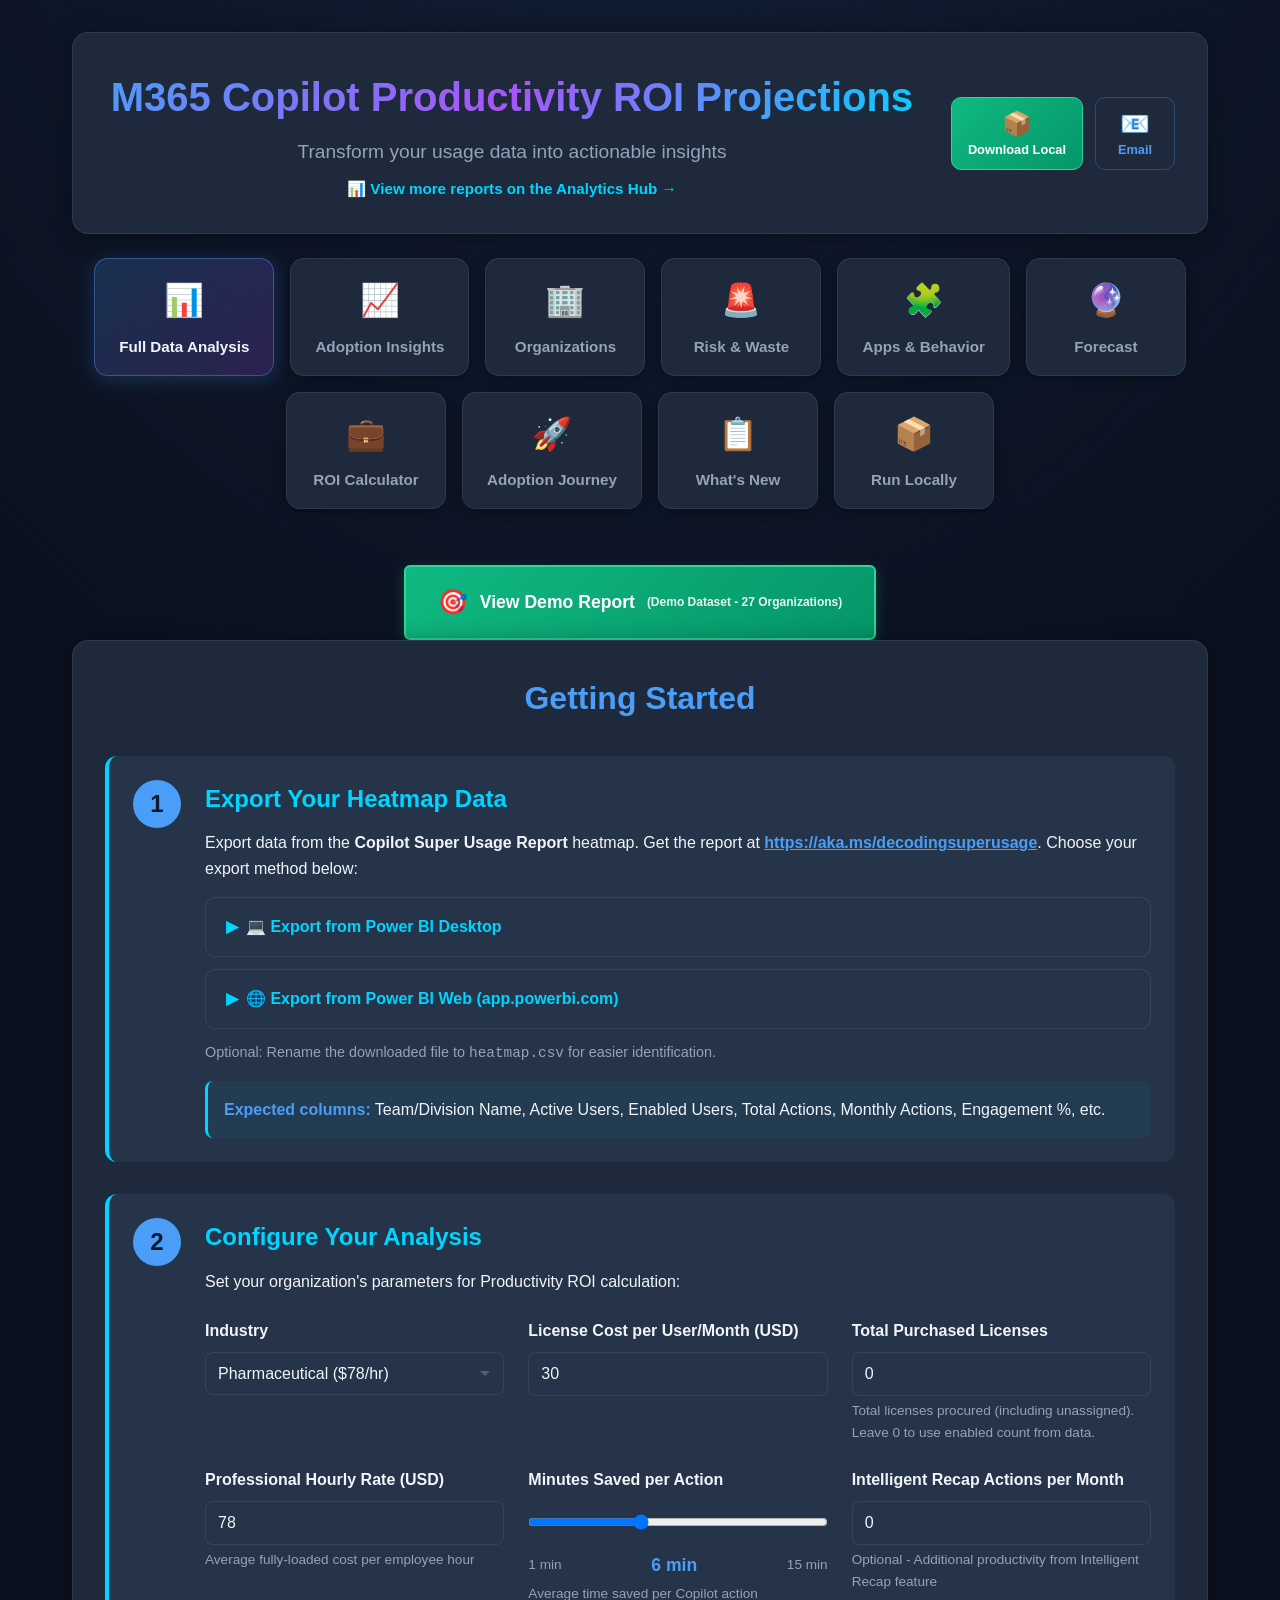
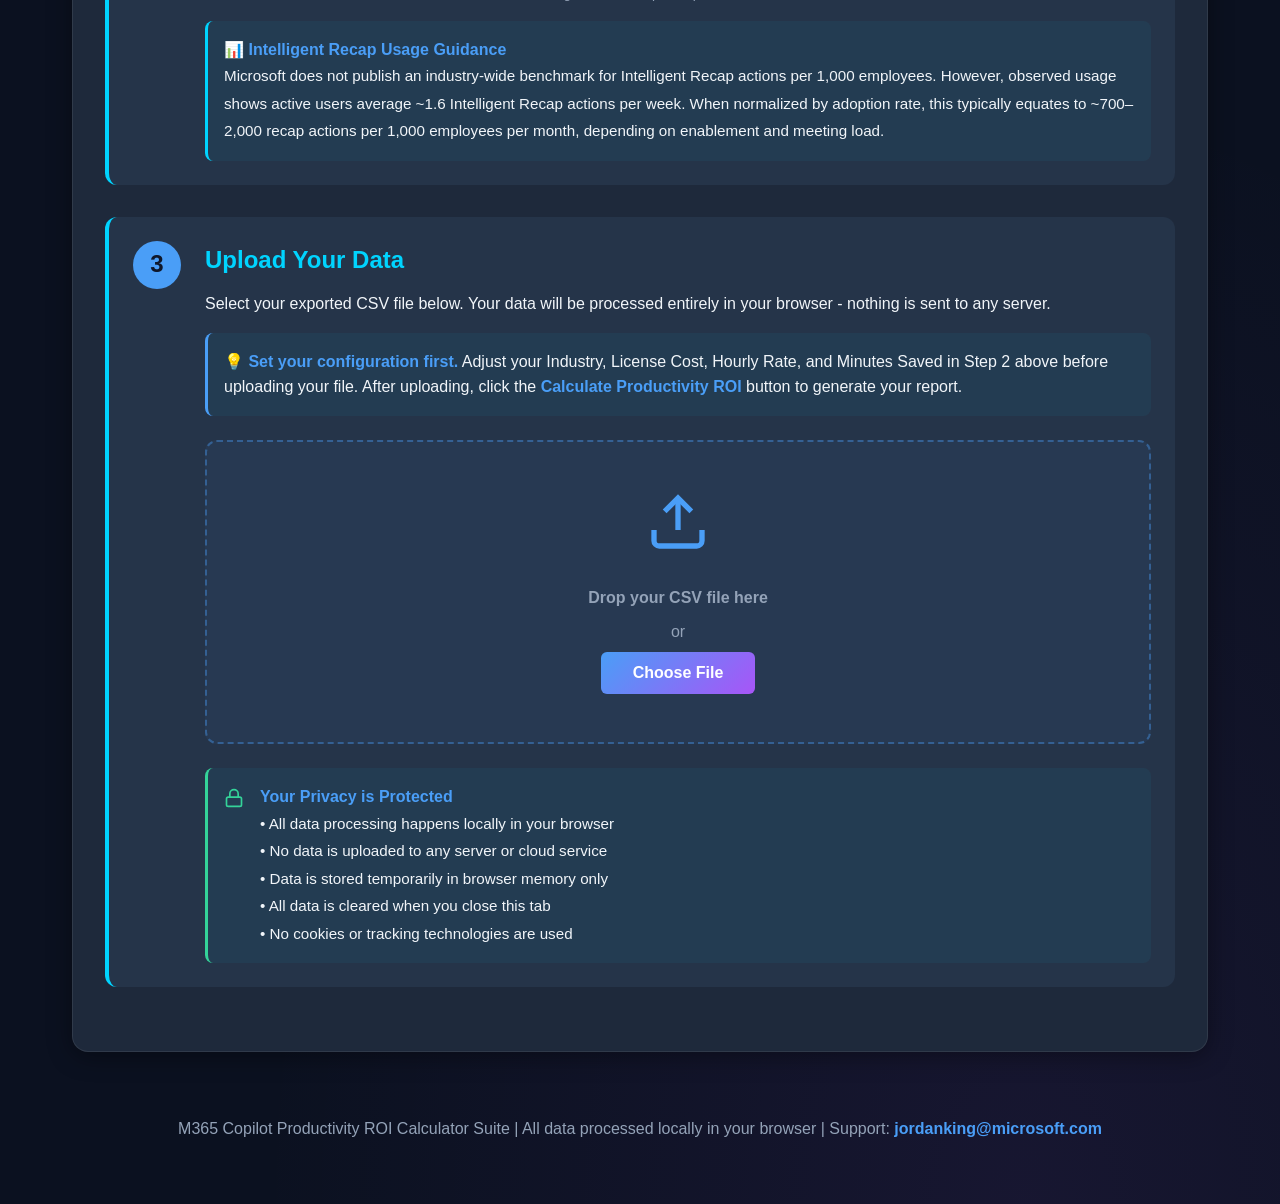
==== commit 2ef75875: "feat(report): expand to 7 tabs; port analytics into shared insights-tabs.js - New insights-tabs.js r" ====
--- a/index.html
+++ b/index.html
@@ -41,15 +41,15 @@
                 <div>
                     <h1>M365 Copilot Productivity ROI Projections</h1>
                     <p class="subtitle">Transform your usage data into actionable insights</p>
-                    <p style="margin-top: 0.5rem;"><a href="https://aka.ms/Analytics-Hub" target="_blank" style="color: var(--copilot-cyan); font-weight: 600; text-decoration: none; font-size: 0.95rem;">ðŸ“Š View more reports on the Analytics Hub â†’</a></p>
+                    <p style="margin-top: 0.5rem;"><a href="https://aka.ms/Analytics-Hub" target="_blank" style="color: var(--copilot-cyan); font-weight: 600; text-decoration: none; font-size: 0.95rem;">📊 View more reports on the Analytics Hub →</a></p>
                 </div>
                 <div class="header-actions">
                     <button onclick="downloadLocalPackage(event)" class="action-btn" title="Download & Run Locally" style="background: linear-gradient(135deg, #10b981, #059669); border: 1px solid #34d399; color: white !important;">
-                        <span class="action-icon">ðŸ“¦</span>
+                        <span class="action-icon">📦</span>
                         <span class="action-text" style="color: white !important;">Download Local</span>
                     </button>
                     <button onclick="emailReport()" class="action-btn" title="Share via Email">
-                        <span class="action-icon">ðŸ“§</span>
+                        <span class="action-icon">📧</span>
                         <span class="action-text">Email</span>
                     </button>
                 </div>
@@ -58,43 +58,43 @@
 
         <nav class="nav-buttons">
             <a href="index.html" class="nav-btn nav-btn-active">
-                <span class="nav-icon">ðŸ“Š</span>
+                <span class="nav-icon">📊</span>
                 <span class="nav-text">Full Data Analysis</span>
             </a>
             <a href="insights.html" class="nav-btn">
-                <span class="nav-icon">ðŸ“ˆ</span>
+                <span class="nav-icon">📈</span>
                 <span class="nav-text">Adoption Insights</span>
             </a>
             <a href="orgs.html" class="nav-btn">
-                <span class="nav-icon">ðŸ¢</span>
+                <span class="nav-icon">🏢</span>
                 <span class="nav-text">Organizations</span>
             </a>
             <a href="at-risk.html" class="nav-btn">
-                <span class="nav-icon">ðŸš¨</span>
+                <span class="nav-icon">🚨</span>
                 <span class="nav-text">Risk &amp; Waste</span>
             </a>
             <a href="apps.html" class="nav-btn">
-                <span class="nav-icon">ðŸ§©</span>
+                <span class="nav-icon">🧩</span>
                 <span class="nav-text">Apps &amp; Behavior</span>
             </a>
             <a href="forecast.html" class="nav-btn">
-                <span class="nav-icon">ðŸ”®</span>
+                <span class="nav-icon">🔮</span>
                 <span class="nav-text">Forecast</span>
             </a>
             <a href="roi-calculator.html" class="nav-btn">
-                <span class="nav-icon">ðŸ’¼</span>
+                <span class="nav-icon">💼</span>
                 <span class="nav-text">ROI Calculator</span>
             </a>
             <a href="Start Here.html" class="nav-btn">
-                <span class="nav-icon">ðŸš€</span>
+                <span class="nav-icon">🚀</span>
                 <span class="nav-text">Adoption Journey</span>
             </a>
             <a href="changelog.html" class="nav-btn">
-                <span class="nav-icon">ðŸ“‹</span>
+                <span class="nav-icon">📋</span>
                 <span class="nav-text">What's New</span>
             </a>
             <a href="run-locally.html" class="nav-btn">
-                <span class="nav-icon">ðŸ“¦</span>
+                <span class="nav-icon">📦</span>
                 <span class="nav-text">Run Locally</span>
             </a>
         </nav>
@@ -113,7 +113,7 @@
                 margin: 0 auto;
                 box-shadow: 0 4px 12px rgba(16, 185, 129, 0.3);
             ">
-                <span style="font-size: 1.5rem;">ðŸŽ¯</span>
+                <span style="font-size: 1.5rem;">🎯</span>
                 <span>View Demo Report</span>
                 <span style="font-size: 0.75rem; opacity: 0.9;">(Demo Dataset - 27 Organizations)</span>
             </a>
@@ -131,14 +131,14 @@
 
                         <details style="background: var(--surface-raised, #253449); border-radius: 10px; border: 1px solid var(--border, rgba(255,255,255,0.08)); margin: 0.75rem 0; overflow: hidden;">
                             <summary style="padding: 1rem 1.25rem; cursor: pointer; font-weight: 700; color: var(--copilot-cyan, #00D4FF); display: flex; align-items: center; gap: 0.5rem; list-style: none;">
-                                <span style="transition: transform 0.2s; display: inline-block;">â–¶</span> ðŸ’» Export from Power BI Desktop
+                                <span style="transition: transform 0.2s; display: inline-block;">▶</span> 💻 Export from Power BI Desktop
                             </summary>
                             <div style="padding: 0 1.25rem 1.25rem;">
                                 <ol style="padding-left: 1.25rem; margin: 0;">
                                     <li>Open the .pbit file in Power BI Desktop</li>
                                     <li>Ctrl+Click ALL options on the left-hand side of the heatmap</li>
                                     <li>Click on the heatmap visualization</li>
-                                    <li>Click the <strong>More options</strong> (â‹¯) menu at the top right of the visual</li>
+                                    <li>Click the <strong>More options</strong> (⋯) menu at the top right of the visual</li>
                                     <li>Click <strong>"Export data"</strong></li>
                                     <li>Save the CSV file</li>
                                 </ol>
@@ -147,21 +147,21 @@
 
                         <details style="background: var(--surface-raised, #253449); border-radius: 10px; border: 1px solid var(--border, rgba(255,255,255,0.08)); margin: 0.75rem 0; overflow: hidden;">
                             <summary style="padding: 1rem 1.25rem; cursor: pointer; font-weight: 700; color: var(--copilot-cyan, #00D4FF); display: flex; align-items: center; gap: 0.5rem; list-style: none;">
-                                <span style="transition: transform 0.2s; display: inline-block;">â–¶</span> ðŸŒ Export from Power BI Web (app.powerbi.com)
+                                <span style="transition: transform 0.2s; display: inline-block;">▶</span> 🌐 Export from Power BI Web (app.powerbi.com)
                             </summary>
                             <div style="padding: 0 1.25rem 1.25rem;">
                                 <div style="background: rgba(234,179,8,0.1); border: 1px solid rgba(234,179,8,0.3); border-radius: 8px; padding: 0.75rem 1rem; margin-bottom: 1rem; font-size: 0.9rem; color: #FCD34D;">
-                                    <strong>âš ï¸ Note:</strong> Exporting visual data from the Power BI web app requires your tenant admin to have enabled the "Export data" setting. If the option below is not available, use <strong>Power BI Desktop</strong> instead.
+                                    <strong>⚠️ Note:</strong> Exporting visual data from the Power BI web app requires your tenant admin to have enabled the "Export data" setting. If the option below is not available, use <strong>Power BI Desktop</strong> instead.
                                 </div>
                                 <ol style="padding-left: 1.25rem; margin: 0;">
                                     <li>Open the report on app.powerbi.com</li>
                                     <li>Ctrl+Click ALL metric options on the left-hand side of the heatmap (Enabled Users, % Active Users, etc.)</li>
                                     <li>Click on the heatmap table to select it</li>
-                                    <li>Hover over the visual â€” look for a small <strong>â‹¯</strong> icon in the top-right corner of the visual's header bar</li>
-                                    <li>If the icon appears, click it and select <strong>"Export data"</strong>, then choose <strong>"Summarized data"</strong> â†’ <strong>".csv"</strong> â†’ <strong>Export</strong></li>
-                                    <li>If no icon appears, your organization's admin settings may prevent visual-level data export â€” use Power BI Desktop instead</li>
+                                    <li>Hover over the visual — look for a small <strong>⋯</strong> icon in the top-right corner of the visual's header bar</li>
+                                    <li>If the icon appears, click it and select <strong>"Export data"</strong>, then choose <strong>"Summarized data"</strong> → <strong>".csv"</strong> → <strong>Export</strong></li>
+                                    <li>If no icon appears, your organization's admin settings may prevent visual-level data export — use Power BI Desktop instead</li>
                                 </ol>
-                                <p style="margin: 0.75rem 0 0; font-size: 0.85rem; color: var(--text-secondary, #94A3B8);"><strong>Tip:</strong> The top menu bar "Export" button only exports the full report as PDF, PowerPoint, or an Excel PivotTable â€” it does not export the visual's underlying data as a flat CSV.</p>
+                                <p style="margin: 0.75rem 0 0; font-size: 0.85rem; color: var(--text-secondary, #94A3B8);"><strong>Tip:</strong> The top menu bar "Export" button only exports the full report as PDF, PowerPoint, or an Excel PivotTable — it does not export the visual's underlying data as a flat CSV.</p>
                             </div>
                         </details>
 
@@ -228,9 +228,9 @@
                         </div>
 
                         <div class="info-box" style="margin-top: 1rem;">
-                            <strong>ðŸ“Š Intelligent Recap Usage Guidance</strong>
+                            <strong>📊 Intelligent Recap Usage Guidance</strong>
                             <p>
-                                Microsoft does not publish an industry-wide benchmark for Intelligent Recap actions per 1,000 employees. However, observed usage shows active users average ~1.6 Intelligent Recap actions per week. When normalized by adoption rate, this typically equates to ~700â€“2,000 recap actions per 1,000 employees per month, depending on enablement and meeting load.
+                                Microsoft does not publish an industry-wide benchmark for Intelligent Recap actions per 1,000 employees. However, observed usage shows active users average ~1.6 Intelligent Recap actions per week. When normalized by adoption rate, this typically equates to ~700–2,000 recap actions per 1,000 employees per month, depending on enablement and meeting load.
                             </p>
                         </div>
                     </div>
@@ -243,7 +243,7 @@
                         <p>Select your exported CSV file below. Your data will be processed entirely in your browser - nothing is sent to any server.</p>
 
                         <div class="info-box" style="margin-bottom: 1rem; border-left-color: var(--copilot-blue, #4A9EF7);">
-                            <strong>ðŸ’¡ Set your configuration first.</strong> Adjust your Industry, License Cost, Hourly Rate, and Minutes Saved in Step 2 above before uploading your file. After uploading, click the <strong>Calculate Productivity ROI</strong> button to generate your report.
+                            <strong>💡 Set your configuration first.</strong> Adjust your Industry, License Cost, Hourly Rate, and Minutes Saved in Step 2 above before uploading your file. After uploading, click the <strong>Calculate Productivity ROI</strong> button to generate your report.
                         </div>
 
                         <div class="upload-area" id="uploadArea">
@@ -265,11 +265,11 @@
                             </svg>
                             <div>
                                 <strong>Your Privacy is Protected</strong>
-                                <p>â€¢ All data processing happens locally in your browser<br>
-                                â€¢ No data is uploaded to any server or cloud service<br>
-                                â€¢ Data is stored temporarily in browser memory only<br>
-                                â€¢ All data is cleared when you close this tab<br>
-                                â€¢ No cookies or tracking technologies are used</p>
+                                <p>• All data processing happens locally in your browser<br>
+                                • No data is uploaded to any server or cloud service<br>
+                                • Data is stored temporarily in browser memory only<br>
+                                • All data is cleared when you close this tab<br>
+                                • No cookies or tracking technologies are used</p>
                             </div>
                         </div>
                     </div>
@@ -300,9 +300,10 @@
     <script src="lib/docx.umd.js"></script>
     <script src="lib/pptxgen.bundle.js"></script>
     <script src="lib/jszip.min.js"></script>
-    <script src="insights-shared.js?v=1"></script>
+    <script src="insights-shared.js?v=6"></script>
+    <script src="insights-tabs.js?v=1"></script>
     <script src="header-mapping.js?v=1"></script>
-    <script src="script.js?v=35"></script>
+    <script src="script.js?v=36"></script>
     <script>
         function emailReport() {
             const subject = encodeURIComponent('M365 Copilot Productivity ROI Analysis');
@@ -319,7 +320,7 @@
             }
         }
 
-        // Global tooltip system â€” positions tooltip above-left of the ? icon using fixed positioning
+        // Global tooltip system — positions tooltip above-left of the ? icon using fixed positioning
         (function() {
             const tip = document.createElement('div');
             tip.id = 'global-tooltip';
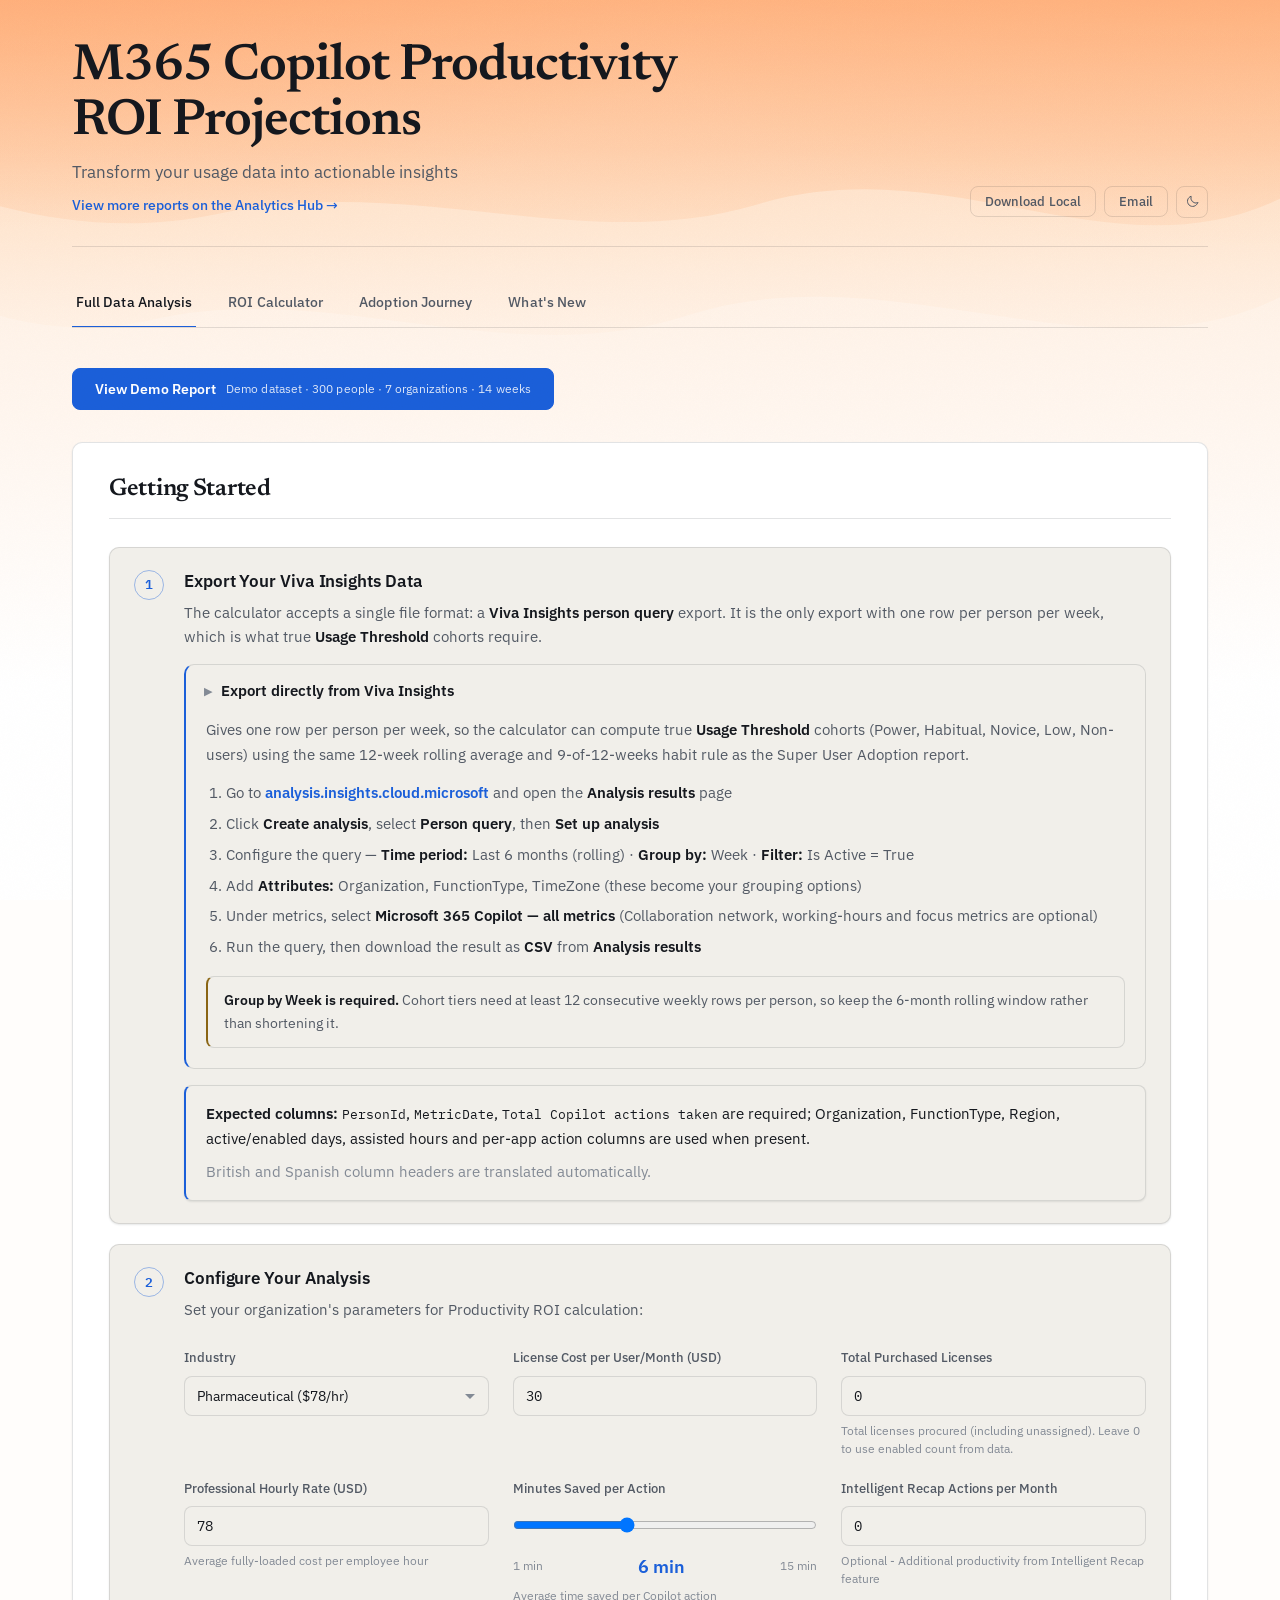
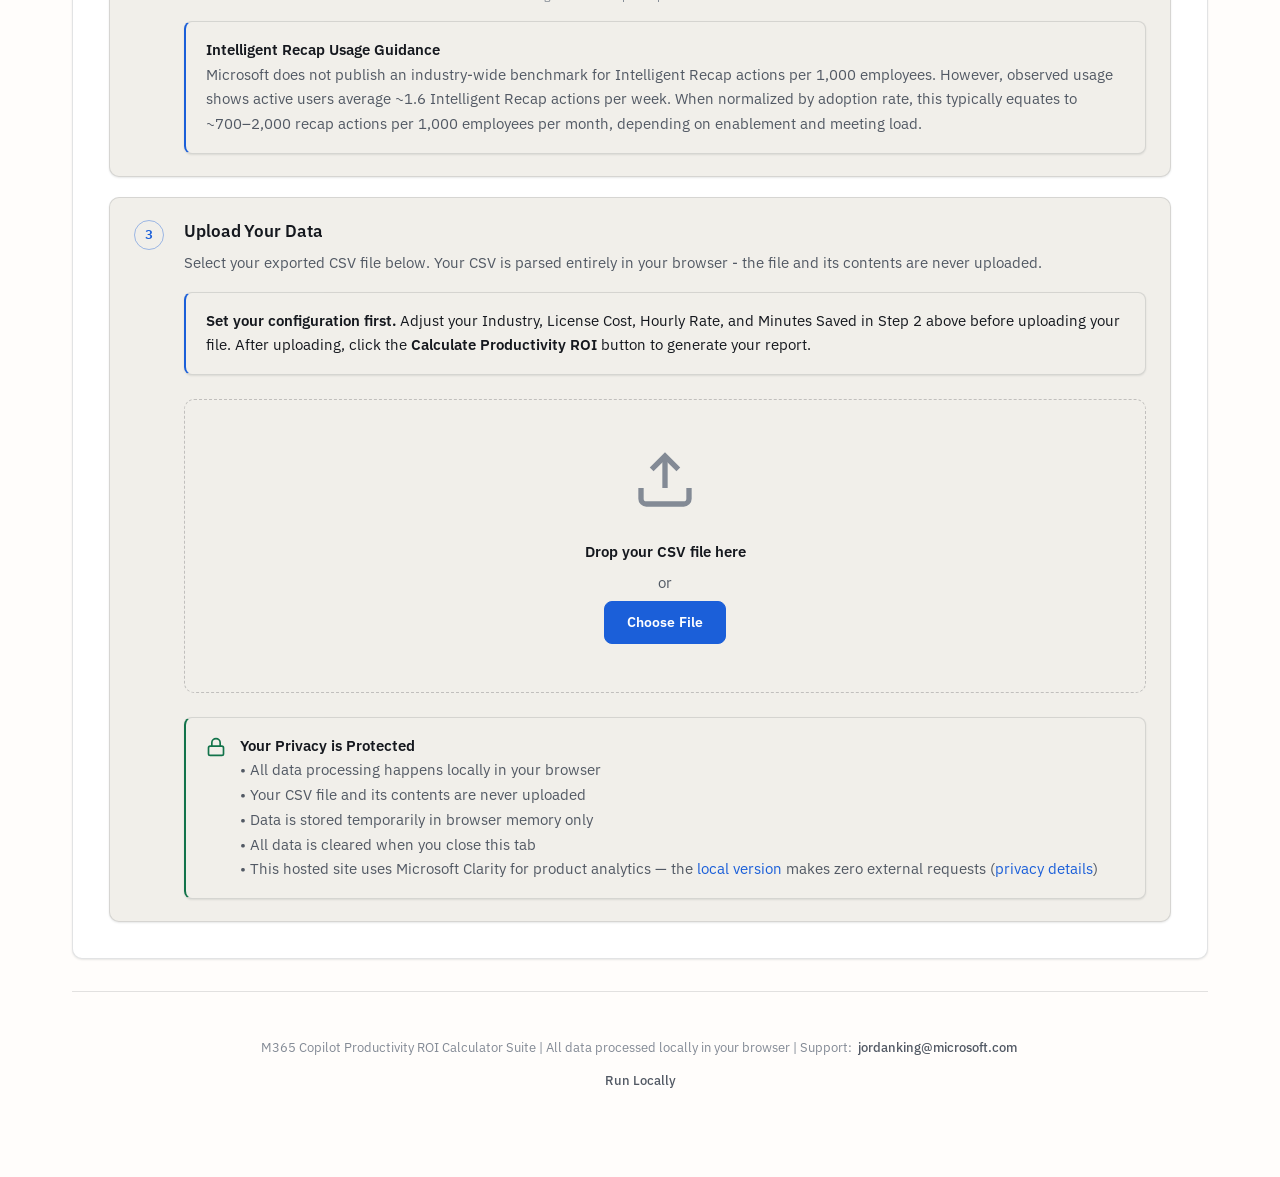
==== commit 1107aaa5: "feat: Viva Insights-only ingestion, professional reskin, light/dark themes - Viva Insights person-qu" ====
--- a/index.html
+++ b/index.html
@@ -1,18 +1,22 @@
-﻿<!DOCTYPE html>
+<!DOCTYPE html>
 <html lang="en">
 <head>
     <meta charset="UTF-8">
     <meta name="viewport" content="width=device-width, initial-scale=1.0">
     <title>M365 Copilot Productivity ROI Calculator</title>
-    <link rel="stylesheet" href="styles.css?v=30">
+    <script>(function(){try{var t=localStorage.getItem('cri_theme')||'light';document.documentElement.setAttribute('data-theme',t);}catch(e){document.documentElement.setAttribute('data-theme','light');}})();</script>
+    <link rel="stylesheet" href="styles.css?v=45">
     
     <!-- Microsoft Clarity Analytics -->
     <script type="text/javascript">
+        // Analytics run only on the hosted site; local and offline copies stay request-free.
+        if (location.protocol !== 'file:' && /(^|\.)github\.io$/i.test(location.hostname)) {
         (function(c,l,a,r,i,t,y){
             c[a]=c[a]||function(){(c[a].q=c[a].q||[]).push(arguments)};
             t=l.createElement(r);t.async=1;t.src="https://www.clarity.ms/tag/"+i;
             y=l.getElementsByTagName(r)[0];y.parentNode.insertBefore(t,y);
         })(window,document,"clarity","script","wt5uwqabv0");
+        }
     </script>
     <script>
         // Force service worker update and reload when new version is available
@@ -41,15 +45,13 @@
                 <div>
                     <h1>M365 Copilot Productivity ROI Projections</h1>
                     <p class="subtitle">Transform your usage data into actionable insights</p>
-                    <p style="margin-top: 0.5rem;"><a href="https://aka.ms/Analytics-Hub" target="_blank" style="color: var(--copilot-cyan); font-weight: 600; text-decoration: none; font-size: 0.95rem;">📊 View more reports on the Analytics Hub →</a></p>
+                    <p style="margin-top: 0.5rem;"><a href="https://aka.ms/Analytics-Hub" target="_blank" style="color: var(--accent); font-weight: 500; text-decoration: none; font-size: 0.875rem;">View more reports on the Analytics Hub &rarr;</a></p>
                 </div>
                 <div class="header-actions">
-                    <button onclick="downloadLocalPackage(event)" class="action-btn" title="Download & Run Locally" style="background: linear-gradient(135deg, #10b981, #059669); border: 1px solid #34d399; color: white !important;">
-                        <span class="action-icon">📦</span>
-                        <span class="action-text" style="color: white !important;">Download Local</span>
+                    <button onclick="downloadLocalPackage(event)" class="action-btn" title="Download &amp; Run Locally">
+                        <span class="action-text">Download Local</span>
                     </button>
                     <button onclick="emailReport()" class="action-btn" title="Share via Email">
-                        <span class="action-icon">📧</span>
                         <span class="action-text">Email</span>
                     </button>
                 </div>
@@ -58,64 +60,24 @@
 
         <nav class="nav-buttons">
             <a href="index.html" class="nav-btn nav-btn-active">
-                <span class="nav-icon">📊</span>
                 <span class="nav-text">Full Data Analysis</span>
             </a>
-            <a href="insights.html" class="nav-btn">
-                <span class="nav-icon">📈</span>
-                <span class="nav-text">Adoption Insights</span>
-            </a>
-            <a href="orgs.html" class="nav-btn">
-                <span class="nav-icon">🏢</span>
-                <span class="nav-text">Organizations</span>
-            </a>
-            <a href="at-risk.html" class="nav-btn">
-                <span class="nav-icon">🚨</span>
-                <span class="nav-text">Risk &amp; Waste</span>
-            </a>
-            <a href="apps.html" class="nav-btn">
-                <span class="nav-icon">🧩</span>
-                <span class="nav-text">Apps &amp; Behavior</span>
-            </a>
-            <a href="forecast.html" class="nav-btn">
-                <span class="nav-icon">🔮</span>
-                <span class="nav-text">Forecast</span>
-            </a>
             <a href="roi-calculator.html" class="nav-btn">
-                <span class="nav-icon">💼</span>
                 <span class="nav-text">ROI Calculator</span>
             </a>
             <a href="Start Here.html" class="nav-btn">
-                <span class="nav-icon">🚀</span>
                 <span class="nav-text">Adoption Journey</span>
             </a>
             <a href="changelog.html" class="nav-btn">
-                <span class="nav-icon">📋</span>
                 <span class="nav-text">What's New</span>
             </a>
-            <a href="run-locally.html" class="nav-btn">
-                <span class="nav-icon">📦</span>
-                <span class="nav-text">Run Locally</span>
-            </a>
         </nav>
 
         <!-- Demo Button Section -->
-        <div style="max-width: 1400px; margin: 0 auto; padding: 1.5rem 2rem 0 2rem;">
-            <a href="demo.html" class="btn-primary" style="text-decoration:none;color:#fff;width:fit-content;
-                background: linear-gradient(135deg, #10b981, #059669);
-                border: 2px solid #34d399;
-                padding: 1rem 2rem;
-                font-size: 1.1rem;
-                font-weight: 700;
-                display: flex;
-                align-items: center;
-                gap: 0.75rem;
-                margin: 0 auto;
-                box-shadow: 0 4px 12px rgba(16, 185, 129, 0.3);
-            ">
-                <span style="font-size: 1.5rem;">🎯</span>
+        <div style="margin: 0 0 2rem;">
+            <a href="demo.html" class="btn-primary" style="text-decoration:none;display:inline-flex;align-items:center;gap:0.625rem;">
                 <span>View Demo Report</span>
-                <span style="font-size: 0.75rem; opacity: 0.9;">(Demo Dataset - 27 Organizations)</span>
+                <span style="font-size: 0.75rem; font-weight: 400; opacity: 0.85;">Demo dataset &middot; 300 people &middot; 7 organizations &middot; 14 weeks</span>
             </a>
         </div>
 
@@ -123,51 +85,35 @@
             <section class="instructions-section">
                 <h2>Getting Started</h2>
 
-                <div class="step-card">
+                <div class="step-card" id="step-export-data">
                     <div class="step-number">1</div>
                     <div class="step-content">
-                        <h3>Export Your Heatmap Data</h3>
-                        <p>Export data from the <strong>Copilot Super Usage Report</strong> heatmap. Get the report at <a href="https://aka.ms/decodingsuperusage" target="_blank" style="color: var(--copilot-blue); font-weight: 600; text-decoration: underline;">https://aka.ms/decodingsuperusage</a>. Choose your export method below:</p>
-
-                        <details style="background: var(--surface-raised, #253449); border-radius: 10px; border: 1px solid var(--border, rgba(255,255,255,0.08)); margin: 0.75rem 0; overflow: hidden;">
-                            <summary style="padding: 1rem 1.25rem; cursor: pointer; font-weight: 700; color: var(--copilot-cyan, #00D4FF); display: flex; align-items: center; gap: 0.5rem; list-style: none;">
-                                <span style="transition: transform 0.2s; display: inline-block;">▶</span> 💻 Export from Power BI Desktop
+                        <h3>Export Your Viva Insights Data</h3>
+                        <p>The calculator accepts a single file format: a <strong>Viva Insights person query</strong> export. It is the only export with one row per person per week, which is what true <strong>Usage Threshold</strong> cohorts require.</p>
+
+                        <details open style="background: var(--surface-raised, #253449); border-radius: 10px; border: 1px solid var(--border, rgba(255,255,255,0.08)); border-left: 2px solid var(--accent); margin: 0.75rem 0; overflow: hidden;">
+                            <summary style="padding: 0.875rem 1.125rem; cursor: pointer; font-weight: 600; font-size: 0.9375rem; color: var(--text-primary); display: flex; align-items: center; gap: 0.5rem; list-style: none;">
+                                <span style="transition: transform 0.2s; display: inline-block; font-size: 0.7rem; color: var(--text-tertiary);">&#9654;</span> Export directly from Viva Insights
                             </summary>
                             <div style="padding: 0 1.25rem 1.25rem;">
+                                <p style="margin-top: 0;">Gives one row per person per week, so the calculator can compute true <strong>Usage Threshold</strong> cohorts (Power, Habitual, Novice, Low, Non-users) using the same 12-week rolling average and 9-of-12-weeks habit rule as the Super User Adoption report.</p>
                                 <ol style="padding-left: 1.25rem; margin: 0;">
-                                    <li>Open the .pbit file in Power BI Desktop</li>
-                                    <li>Ctrl+Click ALL options on the left-hand side of the heatmap</li>
-                                    <li>Click on the heatmap visualization</li>
-                                    <li>Click the <strong>More options</strong> (⋯) menu at the top right of the visual</li>
-                                    <li>Click <strong>"Export data"</strong></li>
-                                    <li>Save the CSV file</li>
+                                    <li>Go to <a href="https://analysis.insights.cloud.microsoft" target="_blank" rel="noopener" style="color: var(--accent); font-weight: 600;">analysis.insights.cloud.microsoft</a> and open the <strong>Analysis results</strong> page</li>
+                                    <li>Click <strong>Create analysis</strong>, select <strong>Person query</strong>, then <strong>Set up analysis</strong></li>
+                                    <li>Configure the query &mdash; <strong>Time period:</strong> Last 6 months (rolling) &middot; <strong>Group by:</strong> Week &middot; <strong>Filter:</strong> Is Active = True</li>
+                                    <li>Add <strong>Attributes:</strong> Organization, FunctionType, TimeZone (these become your grouping options)</li>
+                                    <li>Under metrics, select <strong>Microsoft 365 Copilot &mdash; all metrics</strong> (Collaboration network, working-hours and focus metrics are optional)</li>
+                                    <li>Run the query, then download the result as <strong>CSV</strong> from <strong>Analysis results</strong></li>
                                 </ol>
+                                <div style="background: var(--ink-600); border: 1px solid var(--rule); border-left: 2px solid var(--warn); border-radius: 8px; padding: 0.75rem 1rem; margin-top: 1rem; font-size: 0.875rem; color: var(--text-secondary);">
+                                    <strong>Group by Week is required.</strong> Cohort tiers need at least 12 consecutive weekly rows per person, so keep the 6-month rolling window rather than shortening it.
+                                </div>
                             </div>
                         </details>
 
-                        <details style="background: var(--surface-raised, #253449); border-radius: 10px; border: 1px solid var(--border, rgba(255,255,255,0.08)); margin: 0.75rem 0; overflow: hidden;">
-                            <summary style="padding: 1rem 1.25rem; cursor: pointer; font-weight: 700; color: var(--copilot-cyan, #00D4FF); display: flex; align-items: center; gap: 0.5rem; list-style: none;">
-                                <span style="transition: transform 0.2s; display: inline-block;">▶</span> 🌐 Export from Power BI Web (app.powerbi.com)
-                            </summary>
-                            <div style="padding: 0 1.25rem 1.25rem;">
-                                <div style="background: rgba(234,179,8,0.1); border: 1px solid rgba(234,179,8,0.3); border-radius: 8px; padding: 0.75rem 1rem; margin-bottom: 1rem; font-size: 0.9rem; color: #FCD34D;">
-                                    <strong>⚠️ Note:</strong> Exporting visual data from the Power BI web app requires your tenant admin to have enabled the "Export data" setting. If the option below is not available, use <strong>Power BI Desktop</strong> instead.
-                                </div>
-                                <ol style="padding-left: 1.25rem; margin: 0;">
-                                    <li>Open the report on app.powerbi.com</li>
-                                    <li>Ctrl+Click ALL metric options on the left-hand side of the heatmap (Enabled Users, % Active Users, etc.)</li>
-                                    <li>Click on the heatmap table to select it</li>
-                                    <li>Hover over the visual — look for a small <strong>⋯</strong> icon in the top-right corner of the visual's header bar</li>
-                                    <li>If the icon appears, click it and select <strong>"Export data"</strong>, then choose <strong>"Summarized data"</strong> → <strong>".csv"</strong> → <strong>Export</strong></li>
-                                    <li>If no icon appears, your organization's admin settings may prevent visual-level data export — use Power BI Desktop instead</li>
-                                </ol>
-                                <p style="margin: 0.75rem 0 0; font-size: 0.85rem; color: var(--text-secondary, #94A3B8);"><strong>Tip:</strong> The top menu bar "Export" button only exports the full report as PDF, PowerPoint, or an Excel PivotTable — it does not export the visual's underlying data as a flat CSV.</p>
-                            </div>
-                        </details>
-
-                        <p style="margin-top: 0.5rem; font-size: 0.9rem; color: var(--text-secondary, #94A3B8);">Optional: Rename the downloaded file to <code>heatmap.csv</code> for easier identification.</p>
                         <div class="info-box">
-                            <strong>Expected columns:</strong> Team/Division Name, Active Users, Enabled Users, Total Actions, Monthly Actions, Engagement %, etc.
+                            <strong>Expected columns:</strong> <code>PersonId</code>, <code>MetricDate</code>, <code>Total Copilot actions taken</code> are required; Organization, FunctionType, Region, active/enabled days, assisted hours and per-app action columns are used when present.<br>
+                            <span style="display:inline-block; margin-top:0.5rem; color: var(--text-tertiary);">British and Spanish column headers are translated automatically.</span>
                         </div>
                     </div>
                 </div>
@@ -228,7 +174,7 @@
                         </div>
 
                         <div class="info-box" style="margin-top: 1rem;">
-                            <strong>📊 Intelligent Recap Usage Guidance</strong>
+                            <strong>Intelligent Recap Usage Guidance</strong>
                             <p>
                                 Microsoft does not publish an industry-wide benchmark for Intelligent Recap actions per 1,000 employees. However, observed usage shows active users average ~1.6 Intelligent Recap actions per week. When normalized by adoption rate, this typically equates to ~700–2,000 recap actions per 1,000 employees per month, depending on enablement and meeting load.
                             </p>
@@ -240,10 +186,10 @@
                     <div class="step-number">3</div>
                     <div class="step-content">
                         <h3>Upload Your Data</h3>
-                        <p>Select your exported CSV file below. Your data will be processed entirely in your browser - nothing is sent to any server.</p>
-
-                        <div class="info-box" style="margin-bottom: 1rem; border-left-color: var(--copilot-blue, #4A9EF7);">
-                            <strong>💡 Set your configuration first.</strong> Adjust your Industry, License Cost, Hourly Rate, and Minutes Saved in Step 2 above before uploading your file. After uploading, click the <strong>Calculate Productivity ROI</strong> button to generate your report.
+                        <p>Select your exported CSV file below. Your CSV is parsed entirely in your browser - the file and its contents are never uploaded.</p>
+
+                        <div class="info-box" style="margin-bottom: 1rem;">
+                            <strong>Set your configuration first.</strong> Adjust your Industry, License Cost, Hourly Rate, and Minutes Saved in Step 2 above before uploading your file. After uploading, click the <strong>Calculate Productivity ROI</strong> button to generate your report.
                         </div>
 
                         <div class="upload-area" id="uploadArea">
@@ -266,10 +212,10 @@
                             <div>
                                 <strong>Your Privacy is Protected</strong>
                                 <p>• All data processing happens locally in your browser<br>
-                                • No data is uploaded to any server or cloud service<br>
+                                • Your CSV file and its contents are never uploaded<br>
                                 • Data is stored temporarily in browser memory only<br>
                                 • All data is cleared when you close this tab<br>
-                                • No cookies or tracking technologies are used</p>
+                                • This hosted site uses Microsoft Clarity for product analytics — the <a href="run-locally.html">local version</a> makes zero external requests (<a href="PRIVACY.md">privacy details</a>)</p>
                             </div>
                         </div>
                     </div>
@@ -284,26 +230,27 @@
             <div id="errorState" style="display: none;">
                 <div class="error-box">
                     <h3>Unable to Process File</h3>
-                    <p id="errorMessage"></p>
+                    <div id="errorMessage"></div>
                     <button class="btn-secondary" onclick="location.reload()">Try Again</button>
                 </div>
             </div>
         </main>
 
         <footer>
-            <p>M365 Copilot Productivity ROI Calculator Suite | All data processed locally in your browser | Support: <a href="mailto:jordanking@microsoft.com" style="color: var(--copilot-blue); text-decoration: none;">jordanking@microsoft.com</a></p>
+            <p>M365 Copilot Productivity ROI Calculator Suite | All data processed locally in your browser | Support: <a href="mailto:jordanking@microsoft.com">jordanking@microsoft.com</a></p>
+            <p class="footer-nav"><a href="run-locally.html">Run Locally</a></p>
         </footer>
     </div>
 
-    <script src="lib/jspdf.umd.min.js"></script>
-    <script src="lib/html2canvas.min.js"></script>
-    <script src="lib/docx.umd.js"></script>
-    <script src="lib/pptxgen.bundle.js"></script>
-    <script src="lib/jszip.min.js"></script>
-    <script src="insights-shared.js?v=6"></script>
-    <script src="insights-tabs.js?v=1"></script>
-    <script src="header-mapping.js?v=1"></script>
-    <script src="script.js?v=36"></script>
+    <script src="lib/jspdf.umd.min.js?v=45"></script>
+    <script src="lib/html2canvas.min.js?v=45"></script>
+    <script src="lib/docx.umd.js?v=45"></script>
+    <script src="lib/pptxgen.bundle.js?v=45"></script>
+    <script src="lib/jszip.min.js?v=45"></script>
+    <script src="insights-shared.js?v=45"></script>
+    <script src="insights-tabs.js?v=45"></script>
+    <script src="header-mapping.js?v=45"></script>
+    <script src="script.js?v=45"></script>
     <script>
         function emailReport() {
             const subject = encodeURIComponent('M365 Copilot Productivity ROI Analysis');
@@ -327,6 +274,7 @@
             document.body.appendChild(tip);
 
             document.addEventListener('mouseenter', function(e) {
+                if (!(e.target instanceof Element)) return;
                 const infoTip = e.target.closest('.info-tip');
                 if (!infoTip) return;
                 const textEl = infoTip.querySelector('.tip-text');
@@ -350,6 +298,7 @@
             }, true);
 
             document.addEventListener('mouseleave', function(e) {
+                if (!(e.target instanceof Element)) return;
                 const infoTip = e.target.closest('.info-tip');
                 if (!infoTip) return;
                 tip.classList.remove('visible');
--- a/styles.css
+++ b/styles.css
@@ -1,24 +1,280 @@
-/* Microsoft Copilot Brand Colors - Dark Theme */
+@import url('assets/fonts/fonts.css');
+
+/* ============================================================================
+   M365 Copilot Productivity ROI Calculator — Design System
+   "Institutional Precision": executive financial-report aesthetic.
+   Money is brass. Exactly one azure accent carries all interaction.
+   Depth from hairline rules and layered ink surfaces — never colored shadows.
+   ========================================================================== */
+
 :root {
-    --copilot-blue: #4A9EF7;
-    --copilot-cyan: #00D4FF;
-    --copilot-purple: #A855F7;
-    --copilot-orange: #F59E0B;
-    --dark-blue: #93C5FD;
-    --light-blue: #50E6FF;
-    --gray: #94A3B8;
+    /* ── Ink surfaces (layered, neutral, cool) ───────────────────────────── */
+    --ink-900: #0A0C10;
+    --ink-800: #0E1117;
+    --ink-700: #13171F;
+    --ink-600: #1A1F29;
+    --ink-500: #232936;
+
+    /* ── Hairlines ───────────────────────────────────────────────────────── */
+    --rule: rgba(255, 255, 255, 0.075);
+    --rule-strong: rgba(255, 255, 255, 0.14);
+
+    /* ── Text ────────────────────────────────────────────────────────────── */
+    --text-primary: #E9ECF1;
+    --text-secondary: #A2ABB9;
+    --text-tertiary: #6C7684;
+
+    /* ── The single interaction accent ───────────────────────────────────── */
+    --accent: #4C8DFF;
+    --accent-soft: rgba(76, 141, 255, 0.12);
+    --accent-line: rgba(76, 141, 255, 0.45);
+    --accent-hover: #3B79E6;
+
+    /* ── Money ───────────────────────────────────────────────────────────── */
+    --value: #D9A441;
+    --value-soft: rgba(217, 164, 65, 0.10);
+
+    /* ── Status ──────────────────────────────────────────────────────────── */
+    --positive: #46B77F;
+    --negative: #D2685F;
+    --warn: #C9973F;
+
+    /* ── Cohort ramp — categorical data encoding only (charts, pills, KPI
+       rails). Not part of the interaction palette. Read at runtime by
+       insights-shared.js so both themes stay in sync. ─────────────────────── */
+    --cohort-power: var(--positive);
+    --cohort-habitual: var(--accent);
+    --cohort-novice: #8B5CF6;
+    --cohort-low: var(--warn);
+    --cohort-non: var(--negative);
+
+    /* ── Type ────────────────────────────────────────────────────────────── */
+    --font-display: 'Newsreader', Georgia, serif;
+    --font-sans: 'IBM Plex Sans', 'Segoe UI', system-ui, sans-serif;
+    --font-mono: 'IBM Plex Mono', 'Cascadia Mono', Consolas, monospace;
+
+    /* ── Geometry ────────────────────────────────────────────────────────── */
+    --radius: 10px;
+    --radius-sm: 8px;
+
+    /* ========================================================================
+       LEGACY TOKEN ALIASES — do not remove.
+       ~190 inline styles across script.js / sales-script.js / insights-*.js /
+       *.html reference these older variable names. Aliasing them here re-skins
+       every one of those call sites without editing a single inline style.
+       ====================================================================== */
+    --copilot-blue: var(--accent);
+    --copilot-cyan: var(--accent);
+    --copilot-purple: var(--accent);
+    --copilot-orange: var(--warn);
+    --dark-blue: var(--accent);
+    --light-blue: var(--accent);
+
+    --bg: var(--ink-900);
+    --dark-bg: var(--ink-900);
+    --surface: var(--ink-700);
+    --surface-raised: var(--ink-600);
+    --card-alt: var(--ink-600);
     --light-gray: rgba(255, 255, 255, 0.06);
-    --white: #0F172A;
-    --green: #34D399;
-    --red: #F87171;
-    --shadow: rgba(0, 0, 0, 0.4);
-    --surface: #1E293B;
-    --surface-raised: #253449;
-    --border: rgba(255, 255, 255, 0.08);
-    --text-primary: #F1F5F9;
-    --text-secondary: #94A3B8;
-    --glow-blue: rgba(74, 158, 247, 0.15);
-    --glow-purple: rgba(168, 85, 247, 0.15);
+
+    --border: var(--rule);
+    --shadow: rgba(0, 0, 0, 0.5);
+
+    --text: var(--text-primary);
+    --text-muted: var(--text-secondary);
+    --gray: var(--text-secondary);
+
+    --green: var(--positive);
+    --red: var(--negative);
+
+    /* NOTE: --white was #0F172A (a DARK value) in the previous sheet. It is used
+       as a foreground on filled chips/badges, so it must stay dark or that text
+       becomes invisible. Preserve the dark semantic. */
+    --white: var(--ink-900);
+
+    /* Retired glow tokens — neutralised rather than deleted so any straggling
+       reference resolves to something invisible instead of an invalid var(). */
+    --glow-blue: transparent;
+    --glow-purple: transparent;
+
+    color-scheme: dark;
+}
+
+/* ============================================================================
+   LIGHT THEME — "Institutional Precision, printed."
+
+   Same discipline, rendered as premium financial print: a warm paper canvas
+   (never clinical #FFFFFF for the page), deep ink type, hairline rules, white
+   cards lifting off the paper with a whisper of shadow, one azure accent, and
+   brass STILL reserved exclusively for money — darkened so it holds on paper.
+
+   Dark is the CSS default and is left byte-for-byte intact. Everything below
+   is additive and scoped to [data-theme="light"].
+   ========================================================================== */
+
+:root[data-theme="light"] {
+    /* ── Paper + card surfaces ───────────────────────────────────────────── */
+    --ink-900: #FFFDFB;   /* creamsicle canvas base (exports read this token) */
+    --ink-800: #FFFFFF;
+    --ink-700: #FFFFFF;   /* cards lift off the paper */
+    --ink-600: #F1EFEA;
+    --ink-500: #E7E4DD;
+
+    /* ── Hairlines ───────────────────────────────────────────────────────── */
+    --rule: rgba(23, 26, 33, 0.12);
+    --rule-strong: rgba(23, 26, 33, 0.22);
+
+    /* ── Text ────────────────────────────────────────────────────────────── */
+    --text-primary: #15181E;
+    --text-secondary: #525964;
+    --text-tertiary: #838A95;
+
+    /* ── The single interaction accent ───────────────────────────────────── */
+    --accent: #1B5FD9;
+    --accent-soft: rgba(27, 95, 217, 0.09);
+    --accent-line: rgba(27, 95, 217, 0.40);
+    --accent-hover: #164FB4;
+
+    /* ── Money — brass, darkened for paper ───────────────────────────────── */
+    --value: #8A6514;
+    --value-soft: rgba(138, 101, 20, 0.10);
+
+    /* ── Status ──────────────────────────────────────────────────────────── */
+    --positive: #12734A;
+    --negative: #B3261E;
+    --warn: #8A6514;
+
+    --cohort-novice: #6D45B8;
+
+    /* ── Legacy aliases that carried a LITERAL in dark ───────────────────── */
+    /* Every alias declared as var(--token) re-derives automatically from the
+       ramp above; only the literals need restating here. */
+    --light-gray: rgba(23, 26, 33, 0.05);
+    --shadow: rgba(23, 26, 33, 0.10);
+
+    /* --white is a FOREGROUND on filled chips (e.g. the ROI Multiple figure on
+       the orange fill in roi-calculator.html). It must stay DARK INK in BOTH
+       themes or that text disappears. Never make this literally white. */
+    --white: #15181E;
+
+    color-scheme: light;
+}
+
+/* Paper grain: dark specks at a whisper, multiplied into the stock. */
+:root[data-theme="light"] body::after {
+    opacity: 0.02;
+    mix-blend-mode: multiply;
+}
+
+/* Creamsicle: warm orange crests breaking into cream, settling to white.
+   The solid background-color stays a real colour so canvas exports can read it. */
+:root[data-theme="light"] body {
+    background-color: #FFFDFB;
+    background-image:
+        url("data:image/svg+xml,%3Csvg xmlns='http://www.w3.org/2000/svg' viewBox='0 0 1440 620' preserveAspectRatio='none'%3E%3Cdefs%3E%3ClinearGradient id='w1' x1='0' y1='0' x2='0' y2='1'%3E%3Cstop offset='0' stop-color='%23FF7A33' stop-opacity='.50'/%3E%3Cstop offset='.65' stop-color='%23FF9A5C' stop-opacity='.34'/%3E%3Cstop offset='1' stop-color='%23FFB27E' stop-opacity='.20'/%3E%3C/linearGradient%3E%3ClinearGradient id='w2' x1='0' y1='0' x2='0' y2='1'%3E%3Cstop offset='0' stop-color='%23FFA463' stop-opacity='.34'/%3E%3Cstop offset='.7' stop-color='%23FFC894' stop-opacity='.20'/%3E%3Cstop offset='1' stop-color='%23FFDDBE' stop-opacity='.10'/%3E%3C/linearGradient%3E%3ClinearGradient id='w3' x1='0' y1='0' x2='0' y2='1'%3E%3Cstop offset='0' stop-color='%23FFD2A6' stop-opacity='.22'/%3E%3Cstop offset='1' stop-color='%23FFFFFF' stop-opacity='0'/%3E%3C/linearGradient%3E%3C/defs%3E%3Cpath fill='url(%23w1)' d='M0,0 L1440,0 L1440,214 C1250,300 1070,158 852,220 C654,276 468,186 246,230 C162,247 80,242 0,222 Z'/%3E%3Cpath fill='url(%23w2)' d='M0,0 L1440,0 L1440,320 C1236,416 1002,268 772,340 C572,402 372,300 172,344 C110,358 54,354 0,340 Z'/%3E%3Cpath fill='url(%23w3)' d='M0,0 L1440,0 L1440,448 C1210,556 968,398 726,470 C520,532 320,430 140,470 C90,481 44,478 0,466 Z'/%3E%3C/svg%3E"),
+        radial-gradient(1100px 520px at 6% -10%, rgba(255, 138, 71, 0.26), transparent 62%),
+        radial-gradient(900px 460px at 94% -6%, rgba(255, 176, 122, 0.22), transparent 66%),
+        linear-gradient(180deg, #FFE7D4 0%, #FFF3E9 36%, #FFFFFF 76%);
+    background-repeat: no-repeat;
+    background-position: top center, top left, top right, top center;
+    background-size: 100% 64vh, auto, auto, 100% 100%;
+    background-attachment: fixed;
+}
+
+/* Cards lift off the paper with a single hairline shadow. Dark stays flat. */
+:root[data-theme="light"] .instructions-section,
+:root[data-theme="light"] .results-container > section,
+:root[data-theme="light"] .roi-table-container,
+:root[data-theme="light"] .leaderboard-container,
+:root[data-theme="light"] .collapsible-section,
+:root[data-theme="light"] .metric-card,
+:root[data-theme="light"] .step-card,
+:root[data-theme="light"] .info-box,
+:root[data-theme="light"] .insights-card {
+    box-shadow: 0 1px 2px var(--shadow);
+}
+
+:root[data-theme="light"] .metric-card:hover {
+    box-shadow: 0 2px 6px var(--shadow);
+}
+
+:root[data-theme="light"] .info-tip .tip-text {
+    box-shadow: 0 8px 24px var(--shadow);
+}
+
+/* Washes that were white-on-dark have to invert to ink-on-paper. */
+:root[data-theme="light"] .segmented button:hover,
+:root[data-theme="light"] .time-toggle-btn:hover {
+    background: rgba(23, 26, 33, 0.045);
+}
+
+:root[data-theme="light"] .section-toggle:hover {
+    background: rgba(23, 26, 33, 0.025);
+}
+
+:root[data-theme="light"] tr:hover {
+    background: rgba(23, 26, 33, 0.028);
+}
+
+/* The active segment reads as a physical white chip on the recessed track. */
+:root[data-theme="light"] .segmented button[aria-selected="true"],
+:root[data-theme="light"] .segmented button.active,
+:root[data-theme="light"] .time-toggle-btn.active {
+    background: #FFFFFF;
+    box-shadow: 0 1px 2px var(--shadow), inset 0 0 0 1px var(--rule);
+}
+
+/* Select chevron is a data-URI, so its ink can't be a var(). */
+:root[data-theme="light"] .config-item select {
+    background-image: url("data:image/svg+xml,%3Csvg xmlns='http://www.w3.org/2000/svg' width='12' height='12' viewBox='0 0 12 12'%3E%3Cpath fill='%23838A95' d='M6 9L1 4h10z'/%3E%3C/svg%3E");
+}
+
+/* Keep print identical in both themes — flat white stock, black ink. */
+@media print {
+    :root[data-theme="light"] body {
+        background: #fff;
+        background-image: none;
+        color: #111;
+    }
+}
+
+/* ============================================================================
+   THEME TOGGLE — a compact two-state control, sized to sit inside
+   .header-actions alongside the quiet header buttons.
+   ========================================================================== */
+
+.theme-toggle {
+    display: inline-flex;
+    align-items: center;
+    justify-content: center;
+    width: 32px;
+    height: 32px;
+    padding: 0;
+    background: transparent;
+    border: 1px solid var(--rule);
+    border-radius: var(--radius-sm);
+    color: var(--text-secondary);
+    cursor: pointer;
+    flex-shrink: 0;
+    transition: background-color 0.18s ease, border-color 0.18s ease, color 0.18s ease;
+}
+
+.theme-toggle:hover {
+    background: var(--ink-600);
+    border-color: var(--rule-strong);
+    color: var(--text-primary);
+}
+
+.theme-toggle svg {
+    width: 15px;
+    height: 15px;
+    display: block;
+}
+
+/* Pages with no <header> host the control at the end of the nav rule. */
+.theme-toggle-nav {
+    margin-left: auto;
+    align-self: center;
 }
 
 * {
@@ -27,662 +283,625 @@
     box-sizing: border-box;
 }
 
+html {
+    scroll-behavior: smooth;
+}
+
 body {
-    font-family: 'Segoe UI', -apple-system, BlinkMacSystemFont, sans-serif;
-    line-height: 1.6;
-    color: var(--text-primary);
-    background: #0B1120;
+    font-family: var(--font-sans);
+    font-size: 0.9375rem;
+    line-height: 1.65;
+    color: var(--text-primary);
+    background-color: var(--ink-900);
     background-image:
-        radial-gradient(ellipse 80% 50% at 50% -20%, rgba(74, 158, 247, 0.12), transparent),
-        radial-gradient(ellipse 60% 40% at 80% 100%, rgba(168, 85, 247, 0.08), transparent);
+        radial-gradient(ellipse 90% 46% at 50% -14%, rgba(76, 141, 255, 0.055), transparent 70%),
+        radial-gradient(ellipse 70% 40% at 88% 108%, rgba(217, 164, 65, 0.035), transparent 72%);
+    background-attachment: fixed;
     min-height: 100vh;
+    -webkit-font-smoothing: antialiased;
+    -moz-osx-font-smoothing: grayscale;
+    text-rendering: optimizeLegibility;
+}
+
+/* Faint film grain. Kills the flat "web app" look and gives printed-paper depth. */
+body::after {
+    content: '';
+    position: fixed;
+    inset: 0;
+    z-index: 1;
+    pointer-events: none;
+    opacity: 0.035;
+    background-image: url("data:image/svg+xml,%3Csvg xmlns='http://www.w3.org/2000/svg' width='180' height='180'%3E%3Cfilter id='g'%3E%3CfeTurbulence type='fractalNoise' baseFrequency='0.82' numOctaves='3' stitchTiles='stitch'/%3E%3C/filter%3E%3Crect width='180' height='180' filter='url(%23g)'/%3E%3C/svg%3E");
 }
 
 .container {
     max-width: 1200px;
     margin: 0 auto;
-    padding: 2rem;
-}
-
-/* Header */
+    padding: 2.5rem 2rem 4rem;
+}
+
+/* ============================================================================
+   TYPOGRAPHY
+   ========================================================================== */
+
+h1, h2, h3, h4, h5, h6 {
+    color: var(--text-primary);
+    font-weight: 600;
+    text-wrap: balance;
+}
+
+h1, header h1 {
+    font-family: var(--font-display);
+    font-weight: 600;
+    font-size: clamp(2.2rem, 4vw, 3.2rem);
+    letter-spacing: -0.02em;
+    line-height: 1.08;
+    color: var(--text-primary);
+    margin-bottom: 0.5rem;
+    /* Explicitly no gradient text. Ever. */
+    background: none;
+    -webkit-text-fill-color: currentColor;
+}
+
+h2 {
+    font-family: var(--font-display);
+    font-size: 1.5rem;
+    letter-spacing: -0.012em;
+    line-height: 1.2;
+    margin-bottom: 1rem;
+}
+
+h3 {
+    font-family: var(--font-sans);
+    font-size: 1.0625rem;
+    letter-spacing: -0.005em;
+    line-height: 1.35;
+    margin-bottom: 0.5rem;
+}
+
+h4 {
+    font-family: var(--font-sans);
+    font-size: 0.9375rem;
+    letter-spacing: -0.003em;
+    margin-bottom: 0.4rem;
+}
+
+p {
+    color: var(--text-secondary);
+}
+
+strong {
+    color: var(--text-primary);
+    font-weight: 600;
+}
+
+a {
+    color: var(--accent);
+    text-decoration: none;
+}
+
+a:hover {
+    text-decoration: underline;
+    text-underline-offset: 3px;
+}
+
+code {
+    font-family: var(--font-mono);
+    font-size: 0.875em;
+}
+
+/* Lede paragraph under a masthead title. */
+.subtitle {
+    font-family: var(--font-sans);
+    font-size: 1.0625rem;
+    line-height: 1.55;
+    color: var(--text-secondary);
+    max-width: 62ch;
+    font-weight: 400;
+}
+
+/* Eyebrow: the small uppercase mono label that sits above a figure. */
+.eyebrow,
+.metric-label {
+    font-family: var(--font-mono);
+    font-weight: 600;
+    font-size: 0.6875rem;
+    line-height: 1.4;
+    text-transform: uppercase;
+    letter-spacing: 0.14em;
+    color: var(--text-tertiary);
+}
+
+/* ── Numerals ────────────────────────────────────────────────────────────── */
+.metric-value,
+.figure {
+    font-family: var(--font-mono);
+    font-variant-numeric: tabular-nums;
+    letter-spacing: -0.02em;
+}
+
+/* Every table gets column-aligned digits, terminal style. */
+table,
+th,
+td {
+    font-variant-numeric: tabular-nums;
+}
+
+/* ── The money rule: monetary figures are brass. ─────────────────────────── */
+.is-value,
+.figure--value {
+    color: var(--value);
+    font-family: var(--font-mono);
+    font-variant-numeric: tabular-nums;
+    letter-spacing: -0.02em;
+}
+
+/* ============================================================================
+   HEADER / MASTHEAD
+   ========================================================================== */
+
 header {
-    margin-bottom: 1.5rem;
-    padding: 2rem;
-    background: var(--surface);
-    border-radius: 16px;
-    box-shadow: 0 4px 24px var(--shadow);
-    border: 1px solid var(--border);
-    backdrop-filter: blur(12px);
+    position: relative;
+    z-index: 2;
+    margin-bottom: 2rem;
+    padding: 0 0 1.75rem;
+    background: none;
+    border: none;
+    border-bottom: 1px solid var(--rule);
+    border-radius: 0;
+    box-shadow: none;
+    backdrop-filter: none;
 }
 
 .header-content {
     display: flex;
     justify-content: space-between;
-    align-items: center;
-    gap: 2rem;
+    align-items: flex-end;
+    gap: 2.5rem;
 }
 
 .header-content > div:first-child {
     flex: 1;
-    text-align: center;
+    text-align: left;
+    min-width: 0;
 }
 
 .header-actions {
     display: flex;
-    gap: 0.75rem;
+    gap: 0.5rem;
     flex-shrink: 0;
-}
-
+    align-items: center;
+}
+
+/* ── Quiet header buttons ────────────────────────────────────────────────── */
 .action-btn {
-    display: flex;
-    flex-direction: column;
-    align-items: center;
-    gap: 0.25rem;
-    padding: 0.75rem 1rem;
-    background: transparent;
-    border: 1px solid rgba(74, 158, 247, 0.3);
-    border-radius: 10px;
-    color: var(--copilot-blue);
-    cursor: pointer;
-    transition: all 0.3s ease;
-    font-family: inherit;
-    min-width: 80px;
-}
-
-.action-btn:hover {
-    background: rgba(74, 158, 247, 0.15);
-    color: var(--copilot-cyan);
-    transform: translateY(-2px);
-    box-shadow: 0 4px 20px rgba(74, 158, 247, 0.25);
-    border-color: var(--copilot-blue);
-}
-
-.action-icon {
-    font-size: 1.5rem;
-}
-
-.action-text {
-    font-size: 0.8rem;
-    font-weight: 600;
-}
-
-/* Navigation Buttons */
-.nav-buttons {
-    display: flex;
-    gap: 1rem;
-    justify-content: center;
-    margin-bottom: 2rem;
-    flex-wrap: wrap;
-}
-
-.nav-btn {
-    display: flex;
-    flex-direction: column;
+    display: inline-flex;
+    flex-direction: row;
     align-items: center;
     gap: 0.5rem;
-    padding: 1rem 1.5rem;
-    background: var(--surface);
-    border: 1px solid var(--border);
-    border-radius: 14px;
+    padding: 0.5rem 0.875rem;
+    background: transparent;
+    border: 1px solid var(--rule);
+    border-radius: var(--radius-sm);
+    color: var(--text-secondary);
+    cursor: pointer;
+    font-family: var(--font-sans);
+    font-size: 0.8125rem;
+    font-weight: 500;
+    line-height: 1;
+    min-width: 0;
+    white-space: nowrap;
+    transition: background-color 0.18s ease, border-color 0.18s ease, color 0.18s ease;
+}
+
+.action-btn:hover {
+    background: var(--ink-600);
+    border-color: var(--rule-strong);
+    color: var(--text-primary);
+    transform: none;
+    box-shadow: none;
+}
+
+.action-icon {
+    /* No emoji chrome. Retained as a hook; collapsed if anything still emits it. */
+    display: none;
+}
+
+.action-text {
+    font-size: 0.8125rem;
+    font-weight: 500;
+    letter-spacing: 0.01em;
+}
+
+/* ============================================================================
+   NAVIGATION — refined horizontal text nav, no cards, no icons
+   ========================================================================== */
+
+.nav-buttons {
+    position: relative;
+    z-index: 2;
+    display: flex;
+    flex-wrap: nowrap;
+    justify-content: flex-start;
+    align-items: stretch;
+    gap: 0;
+    margin: 0 0 2.5rem;
+    padding: 0;
+    border-bottom: 1px solid var(--rule);
+    overflow-x: auto;
+    overflow-y: hidden;
+    scrollbar-width: none;
+    -ms-overflow-style: none;
+}
+
+.nav-buttons::-webkit-scrollbar {
+    display: none;
+}
+
+.nav-btn {
+    display: inline-flex;
+    flex-direction: row;
+    align-items: center;
+    gap: 0;
+    flex: 0 0 auto;
+    min-width: 0;
+    padding: 0.75rem 0.25rem;
+    margin-right: 1.75rem;
+    margin-bottom: -1px;
+    background: none;
+    border: none;
+    border-bottom: 2px solid transparent;
+    border-radius: 0;
+    box-shadow: none;
     text-decoration: none;
+    white-space: nowrap;
+    font-family: var(--font-sans);
+    font-size: 0.875rem;
+    font-weight: 500;
+    letter-spacing: 0.005em;
     color: var(--text-secondary);
-    transition: all 0.3s ease;
-    min-width: 160px;
-    box-shadow: 0 2px 12px var(--shadow);
+    transition: color 0.18s ease, border-color 0.18s ease;
+}
+
+.nav-btn:last-child {
+    margin-right: 0;
 }
 
 .nav-btn:hover {
-    transform: translateY(-4px);
-    box-shadow: 0 8px 24px rgba(74, 158, 247, 0.2);
-    border-color: rgba(74, 158, 247, 0.4);
-    color: var(--text-primary);
+    color: var(--text-primary);
+    background: none;
+    transform: none;
+    box-shadow: none;
+    border-bottom-color: var(--rule-strong);
+    text-decoration: none;
 }
 
 .nav-btn-active {
-    background: linear-gradient(135deg, rgba(74, 158, 247, 0.2) 0%, rgba(168, 85, 247, 0.2) 100%);
-    color: var(--text-primary);
-    border-color: rgba(74, 158, 247, 0.4);
-    box-shadow: 0 4px 20px rgba(74, 158, 247, 0.2);
+    color: var(--text-primary);
+    background: none;
+    box-shadow: none;
+    border-bottom-color: var(--accent);
 }
 
 .nav-btn-active:hover {
-    transform: translateY(-4px);
-    box-shadow: 0 8px 28px rgba(74, 158, 247, 0.3);
-}
-
+    transform: none;
+    box-shadow: none;
+    border-bottom-color: var(--accent);
+}
+
+/* Safety net: nothing decorative in the nav, whatever emits it. */
 .nav-icon {
-    font-size: 2rem;
+    display: none;
 }
 
 .nav-text {
+    font-weight: 500;
+    font-size: 0.875rem;
+    text-align: left;
+}
+
+/* ============================================================================
+   SEGMENTED CONTROLS (period selector, view switches)
+   ========================================================================== */
+
+.segmented,
+.time-toggle-bar,
+.mpa-toggle-bar {
+    display: inline-flex;
+    flex-wrap: wrap;
+    align-items: center;
+    gap: 2px;
+    padding: 3px;
+    background: var(--ink-600);
+    border: 1px solid var(--rule);
+    border-radius: var(--radius-sm);
+}
+
+.time-toggle-bar,
+.mpa-toggle-bar {
+    /* These bars are emitted with inline flex/justify styles; keep them centred. */
+    margin-left: auto;
+    margin-right: auto;
+}
+
+.segmented button,
+.time-toggle-btn {
+    appearance: none;
+    -webkit-appearance: none;
+    padding: 0.4375rem 0.875rem;
+    background: transparent;
+    border: none;
+    border-radius: 6px;
+    font-family: var(--font-sans);
+    font-size: 0.8125rem;
+    font-weight: 500;
+    line-height: 1.2;
+    letter-spacing: 0.005em;
+    color: var(--text-secondary);
+    cursor: pointer;
+    white-space: nowrap;
+    transition: background-color 0.16s ease, color 0.16s ease;
+}
+
+.segmented button:hover,
+.time-toggle-btn:hover {
+    color: var(--text-primary);
+    background: rgba(255, 255, 255, 0.04);
+}
+
+.segmented button[aria-selected="true"],
+.segmented button.active,
+.time-toggle-btn.active {
+    background: var(--ink-500);
+    color: var(--text-primary);
     font-weight: 600;
-    font-size: 0.95rem;
-    text-align: center;
-}
-
-@media (max-width: 640px) {
-    .nav-buttons {
-        flex-direction: column;
-        align-items: stretch;
-    }
-
-    .nav-btn {
-        min-width: unset;
-    }
-}
-
-header h1 {
-    font-size: 2.5rem;
-    background: linear-gradient(135deg, var(--copilot-blue) 0%, var(--copilot-purple) 50%, var(--copilot-cyan) 100%);
-    -webkit-background-clip: text;
-    -webkit-text-fill-color: transparent;
-    background-clip: text;
-    margin-bottom: 0.5rem;
-    font-weight: 700;
-}
-
-.subtitle {
-    font-size: 1.2rem;
-    color: var(--text-secondary);
-}
-
-/* Step Cards */
+    box-shadow: inset 0 0 0 1px var(--rule);
+}
+
+/* ============================================================================
+   REPORT TABS
+   ========================================================================== */
+
+.report-tabs {
+    display: flex;
+    flex-wrap: wrap;
+    gap: 0;
+    margin: 1.75rem 0 0;
+    padding: 0;
+    border: none;
+    border-bottom: 1px solid var(--rule) !important;
+    background: none;
+}
+
+.report-tab {
+    flex: 0 0 auto !important;
+    appearance: none;
+    -webkit-appearance: none;
+    padding: 0.75rem 0 !important;
+    margin-right: 1.75rem;
+    margin-bottom: -1px;
+    background: transparent !important;
+    border: none !important;
+    border-bottom: 2px solid transparent !important;
+    border-radius: 0 !important;
+    font-family: var(--font-sans) !important;
+    font-size: 0.875rem !important;
+    font-weight: 600 !important;
+    letter-spacing: 0.005em;
+    color: var(--text-tertiary) !important;
+    cursor: pointer;
+    white-space: nowrap;
+    transition: color 0.18s ease, border-color 0.18s ease;
+}
+
+.report-tab:last-child {
+    margin-right: 0;
+}
+
+.report-tab:hover {
+    color: var(--text-primary) !important;
+}
+
+.report-tab.active {
+    color: var(--text-primary) !important;
+    border-bottom-color: var(--accent) !important;
+}
+
+/* ============================================================================
+   PANELS
+   ========================================================================== */
+
+.instructions-section,
+.results-container > section,
+.roi-table-container,
+.leaderboard-container,
+.collapsible-section {
+    position: relative;
+    z-index: 2;
+    background: var(--ink-700);
+    border: 1px solid var(--rule);
+    border-radius: var(--radius);
+    box-shadow: none;
+    margin-bottom: 1.5rem;
+}
+
 .instructions-section {
-    background: var(--surface);
-    border-radius: 16px;
-    padding: 2rem;
-    box-shadow: 0 4px 24px var(--shadow);
-    border: 1px solid var(--border);
-    margin-bottom: 2rem;
+    padding: 2rem 2.25rem 2.25rem;
 }
 
 .instructions-section h2 {
-    color: var(--copilot-blue);
-    font-size: 2rem;
-    margin-bottom: 2rem;
-    text-align: center;
-}
-
+    color: var(--text-primary);
+    font-size: 1.5rem;
+    margin-bottom: 1.75rem;
+    text-align: left;
+    padding-bottom: 0.875rem;
+    border-bottom: 1px solid var(--rule);
+}
+
+.roi-table-container {
+    padding: 1.75rem 2rem 2rem;
+    overflow: visible;
+}
+
+.roi-table-container h2,
+.leaderboard-container h2 {
+    color: var(--text-primary);
+    font-size: 1.25rem;
+    margin-bottom: 1.25rem;
+    text-align: left;
+}
+
+.leaderboard-container {
+    padding: 1.75rem 2rem 2rem;
+}
+
+/* ── Step cards ──────────────────────────────────────────────────────────── */
 .step-card {
     display: flex;
-    gap: 1.5rem;
-    margin-bottom: 2rem;
-    padding: 1.5rem;
-    background: var(--surface-raised);
-    border-radius: 12px;
-    border-left: 4px solid var(--copilot-cyan);
+    gap: 1.25rem;
+    margin-bottom: 1.25rem;
+    padding: 1.375rem 1.5rem;
+    background: var(--ink-600);
+    border: 1px solid var(--rule);
+    border-left: 1px solid var(--rule);
+    border-radius: var(--radius);
+}
+
+.step-card:last-child {
+    margin-bottom: 0;
 }
 
 .step-number {
     flex-shrink: 0;
-    width: 48px;
-    height: 48px;
-    background: var(--copilot-blue);
-    color: var(--white);
+    width: 30px;
+    height: 30px;
+    background: transparent;
+    border: 1px solid var(--accent-line);
+    color: var(--accent);
     border-radius: 50%;
     display: flex;
     align-items: center;
     justify-content: center;
-    font-size: 1.5rem;
-    font-weight: bold;
+    font-family: var(--font-mono);
+    font-variant-numeric: tabular-nums;
+    font-size: 0.8125rem;
+    font-weight: 600;
+    line-height: 1;
 }
 
 .step-content {
     flex: 1;
+    min-width: 0;
 }
 
 .step-content h3 {
-    color: var(--copilot-cyan);
-    margin-bottom: 0.75rem;
-    font-size: 1.5rem;
+    color: var(--text-primary);
+    margin-bottom: 0.5rem;
+    font-size: 1.0625rem;
+    font-weight: 600;
 }
 
 .step-content p {
-    margin-bottom: 1rem;
+    margin-bottom: 0.875rem;
+    color: var(--text-secondary);
 }
 
 .step-content ol {
-    margin-left: 1.5rem;
-    margin-bottom: 1rem;
+    margin-left: 1.25rem;
+    margin-bottom: 0.875rem;
+    color: var(--text-secondary);
 }
 
 .step-content li {
-    margin-bottom: 0.5rem;
-}
-
-/* Info Boxes */
+    margin-bottom: 0.375rem;
+}
+
+/* ── Info / privacy / error callouts ─────────────────────────────────────── */
 .info-box {
-    background: rgba(0, 212, 255, 0.05);
-    padding: 1rem;
-    border-radius: 8px;
-    border-left: 3px solid var(--copilot-cyan);
+    background: var(--ink-600);
+    padding: 1rem 1.25rem;
+    border: 1px solid var(--rule);
+    border-left: 2px solid var(--accent);
+    border-radius: var(--radius-sm);
     margin-top: 1rem;
+}
+
+.info-box strong {
+    display: inline;
+    color: var(--text-primary);
+}
+
+.info-box p {
+    margin: 0;
+    font-size: 0.9375rem;
+    line-height: 1.65;
+    color: var(--text-secondary);
+}
+
+.info-box small {
+    font-size: 0.8125rem;
+    color: var(--text-tertiary);
 }
 
 .privacy-box {
     display: flex;
-    gap: 1rem;
+    gap: 0.875rem;
     align-items: flex-start;
-    border-left-color: var(--green);
+    border-left-color: var(--positive);
 }
 
 .privacy-box svg {
     flex-shrink: 0;
-    color: var(--green);
-    margin-top: 0.25rem;
-}
-
-.info-box strong {
-    display: inline;
-    color: var(--copilot-blue);
-}
-
-.info-box p {
-    margin: 0;
-    font-size: 0.95rem;
-    line-height: 1.8;
-}
-
-.info-box small {
-    font-size: 0.85rem;
-    color: var(--gray);
-}
-
-/* Upload Area */
-.upload-area {
-    border: 2px dashed rgba(74, 158, 247, 0.4);
-    border-radius: 12px;
-    padding: 3rem;
-    text-align: center;
-    background: rgba(74, 158, 247, 0.05);
-    transition: all 0.3s ease;
-    cursor: pointer;
-    margin: 1.5rem 0;
-}
-
-.upload-area:hover {
-    border-color: var(--copilot-cyan);
-    background: rgba(0, 212, 255, 0.08);
-    box-shadow: 0 0 30px rgba(0, 212, 255, 0.1);
-}
-
-.upload-area.dragover {
-    border-color: var(--copilot-orange);
-    background: rgba(245, 158, 11, 0.08);
-}
-
-.upload-area svg {
-    color: var(--copilot-blue);
-    margin-bottom: 1rem;
-}
-
-.upload-area p {
-    margin: 0.5rem 0;
-    color: var(--gray);
-}
-
-/* Buttons */
-.btn-primary, .btn-secondary {
-    padding: 0.75rem 2rem;
-    font-size: 1rem;
-    font-weight: 600;
-    border: none;
-    border-radius: 6px;
-    cursor: pointer;
-    transition: all 0.3s ease;
-    display: inline-block;
-}
-
-.btn-primary {
-    background: linear-gradient(135deg, #4A9EF7, #A855F7);
-    color: #fff;
-}
-
-.btn-primary:hover {
-    background: linear-gradient(135deg, #60B0FF, #B96EFF);
-    transform: translateY(-2px);
-    box-shadow: 0 6px 20px rgba(74, 158, 247, 0.3);
-}
-
-.btn-secondary {
-    background: var(--surface-raised);
-    color: var(--text-primary);
-    border: 1px solid var(--border);
-}
-
-.btn-secondary:hover {
-    background: rgba(74, 158, 247, 0.15);
-    color: var(--copilot-cyan);
-}
-
-/* Configuration Grid */
-.config-grid {
-    display: grid;
-    grid-template-columns: repeat(auto-fit, minmax(280px, 1fr));
-    gap: 1.5rem;
-    margin-top: 1.5rem;
-}
-
-.config-item {
-    display: flex;
-    flex-direction: column;
-}
-
-.config-item label {
-    font-weight: 600;
-    color: var(--text-primary);
-    margin-bottom: 0.5rem;
-}
-
-.config-item input, .config-item select {
-    padding: 0.75rem;
-    font-size: 1rem;
-    border: 1px solid var(--border);
-    border-radius: 8px;
-    transition: all 0.3s ease;
-    font-family: inherit;
-    background-color: var(--surface-raised);
-    color: var(--text-primary);
-    width: 100%;
-}
-
-.config-item select {
-    appearance: none;
-    -webkit-appearance: none;
-    -moz-appearance: none;
-    background-image: url("data:image/svg+xml,%3Csvg xmlns='http://www.w3.org/2000/svg' width='12' height='12' viewBox='0 0 12 12'%3E%3Cpath fill='%23605E5C' d='M6 9L1 4h10z'/%3E%3C/svg%3E");
-    background-repeat: no-repeat;
-    background-position: right 0.75rem center;
-    padding-right: 2.5rem;
-    cursor: pointer;
-}
-
-.config-item input:focus, .config-item select:focus {
-    outline: none;
-    border-color: var(--copilot-blue);
-}
-
-.config-item small {
-    margin-top: 0.25rem;
-    font-size: 0.85rem;
-    color: var(--gray);
-}
-
-/* Loading State */
-#loadingState {
-    text-align: center;
-    padding: 3rem;
-}
-
-.loading-spinner {
-    width: 64px;
-    height: 64px;
-    border: 6px solid var(--light-gray);
-    border-top-color: var(--copilot-blue);
-    border-radius: 50%;
-    animation: spin 1s linear infinite;
-    margin: 0 auto 1rem;
-}
-
-@keyframes spin {
-    to { transform: rotate(360deg); }
-}
-
-/* Error State */
+    color: var(--positive);
+    margin-top: 0.2rem;
+}
+
 .error-box {
-    background: rgba(248, 113, 113, 0.1);
-    border: 1px solid rgba(248, 113, 113, 0.3);
-    border-radius: 12px;
-    padding: 2rem;
-    text-align: center;
+    background: var(--ink-700);
+    border: 1px solid var(--rule);
+    border-left: 2px solid var(--negative);
+    border-radius: var(--radius);
+    padding: 1.75rem 2rem;
+    text-align: left;
 }
 
 .error-box h3 {
-    color: var(--red);
-    margin-bottom: 1rem;
-}
-
-/* Results Page Styles */
-.results-container {
-    animation: fadeIn 0.5s ease;
-}
-
-@keyframes fadeIn {
-    from { opacity: 0; transform: translateY(20px); }
-    to { opacity: 1; transform: translateY(0); }
-}
-
-.metrics-grid {
-    display: grid;
-    grid-template-columns: repeat(auto-fit, minmax(240px, 1fr));
-    gap: 1.5rem;
-    margin-bottom: 2rem;
-}
-
-.metric-card {
-    background: var(--surface);
-    padding: 1.5rem;
-    border-radius: 12px;
-    box-shadow: 0 4px 20px var(--shadow);
-    text-align: center;
-    border: 1px solid var(--border);
-    border-top: 3px solid var(--copilot-blue);
-    transition: transform 0.3s ease, box-shadow 0.3s ease;
-    container-type: inline-size;
-    overflow: visible;
-}
-
-.metric-card:hover {
-    transform: translateY(-4px);
-    box-shadow: 0 8px 30px rgba(74, 158, 247, 0.15);
-}
-
-.metric-value {
-    font-size: clamp(1.1rem, 12cqi, 2.5rem);
-    font-weight: bold;
-    background: linear-gradient(135deg, var(--copilot-cyan), var(--copilot-blue));
-    -webkit-background-clip: text;
-    -webkit-text-fill-color: transparent;
-    background-clip: text;
-    margin: 0.5rem 0;
-    overflow-wrap: break-word;
-    word-break: break-word;
-    line-height: 1.2;
-}
-
-.metric-label {
-    font-size: 0.95rem;
-    color: var(--text-secondary);
-    text-transform: uppercase;
-    letter-spacing: 0.5px;
-}
-
-.metric-sublabel {
-    font-size: 0.85rem;
-    color: var(--text-secondary);
-    margin-top: 0.5rem;
-}
-
-/* Metric Tooltips */
-.metric-label-row {
-    display: flex;
-    align-items: center;
-    justify-content: center;
-    gap: 6px;
-}
-
-.info-tip {
-    position: relative;
-    display: inline-flex;
-    cursor: help;
-}
-
-.info-tip .info-icon {
-    width: 16px;
-    height: 16px;
-    border-radius: 50%;
-    border: 1.5px solid var(--text-secondary);
-    color: var(--text-secondary);
-    font-size: 11px;
-    font-weight: 600;
-    display: flex;
-    align-items: center;
-    justify-content: center;
-    transition: all 0.2s ease;
-    flex-shrink: 0;
-}
-
-.info-tip:hover .info-icon {
-    border-color: var(--copilot-blue);
-    color: var(--copilot-blue);
-}
-
-.info-tip .tip-text {
-    visibility: hidden;
-    opacity: 0;
-    position: fixed;
-    z-index: 9999;
-    background: var(--surface);
-    color: var(--text-primary);
-    padding: 12px 16px;
-    border-radius: 10px;
-    font-size: 0.82rem;
-    line-height: 1.5;
-    width: 260px;
-    text-align: left;
-    text-transform: none;
-    letter-spacing: normal;
-    box-shadow: 0 8px 30px rgba(0, 0, 0, 0.3);
-    border: 1px solid var(--border);
-    transition: opacity 0.2s ease, visibility 0.2s ease;
-    pointer-events: none;
-}
-
-.info-tip .tip-text::after {
-    display: none;
-}
-
-.info-tip:hover .tip-text {
-    visibility: visible;
-    opacity: 1;
-}
-
-/* ROI Table */
-.roi-table-container {
-    background: var(--surface);
-    padding: 2rem;
-    border-radius: 16px;
-    box-shadow: 0 4px 24px var(--shadow);
-    border: 1px solid var(--border);
-    margin-bottom: 2rem;
-    overflow: visible;
-}
-
-.roi-table-container h2 {
-    color: var(--copilot-blue);
-    margin-bottom: 1.5rem;
-    text-align: center;
-}
-
-table {
-    width: 100%;
-    border-collapse: collapse;
-}
-
-th {
-    background: rgba(74, 158, 247, 0.12);
-    color: var(--copilot-blue);
-    padding: 1rem;
-    text-align: left;
-    font-weight: 600;
-    border-bottom: 1px solid var(--border);
-}
-
-th.sortable {
-    cursor: pointer;
-    user-select: none;
-    position: relative;
-    transition: background 0.2s ease;
-}
-
-th.sortable:hover {
-    background: rgba(74, 158, 247, 0.2);
-}
-
-th.sortable .sort-icon {
-    font-size: 0.8em;
-    margin-left: 0.25rem;
-    color: var(--copilot-cyan);
-}
-
-th.sortable.sort-asc,
-th.sortable.sort-desc {
-    background: rgba(74, 158, 247, 0.2);
-}
-
-td {
-    padding: 1rem;
-    border-bottom: 1px solid var(--border);
-    color: var(--text-primary);
-}
-
-tr:hover {
-    background: rgba(74, 158, 247, 0.06);
-}
-
-.highlight-row {
-    background: rgba(74, 158, 247, 0.1);
-    font-weight: 600;
-}
-
-/* Leaderboard */
-.leaderboard-container {
-    background: var(--surface);
-    padding: 2rem;
-    border-radius: 16px;
-    box-shadow: 0 4px 24px var(--shadow);
-    border: 1px solid var(--border);
-    margin-bottom: 2rem;
-}
-
-.leaderboard-container h2 {
-    color: var(--copilot-blue);
-    margin-bottom: 1.5rem;
-}
-
-/* Collapsible Sections */
-.collapsible-section {
-    background: var(--surface);
-    border-radius: 16px;
-    box-shadow: 0 4px 24px var(--shadow);
-    border: 1px solid var(--border);
-    margin-bottom: 2rem;
-}
-
+    color: var(--negative);
+    margin-bottom: 0.75rem;
+}
+
+/* ── Collapsible sections ────────────────────────────────────────────────── */
 .section-toggle {
     display: flex;
     align-items: center;
-    gap: 0.75rem;
-    padding: 1.25rem 1.5rem;
-    font-size: 1.25rem;
-    font-weight: 700;
-    color: var(--copilot-blue);
+    gap: 0.625rem;
+    padding: 1.125rem 1.75rem;
+    font-family: var(--font-display);
+    font-size: 1.1875rem;
+    font-weight: 600;
+    letter-spacing: -0.01em;
+    color: var(--text-primary);
     cursor: pointer;
     list-style: none;
     user-select: none;
-    transition: background 0.2s ease;
+    transition: background-color 0.16s ease;
 }
 
 .section-toggle::-webkit-details-marker { display: none; }
 
 .section-toggle:hover {
-    background: rgba(74, 158, 247, 0.06);
+    background: rgba(255, 255, 255, 0.02);
+}
+
+details.collapsible-section[open] .section-toggle {
+    border-bottom: 1px solid var(--rule);
 }
 
 .toggle-chevron {
     display: inline-block;
-    transition: transform 0.25s ease;
-    font-size: 1.1rem;
+    transition: transform 0.22s cubic-bezier(0.2, 0.7, 0.2, 1);
+    font-size: 0.75rem;
+    color: var(--text-tertiary);
 }
 
 details.collapsible-section:not([open]) .toggle-chevron {
@@ -690,10 +909,10 @@
 }
 
 .section-body {
-    padding: 0 1.5rem 1.5rem;
-}
-
-/* Remove double-boxing when roi-table-container / leaderboard-container is inside a collapsible */
+    padding: 1.5rem 1.75rem 1.75rem;
+}
+
+/* Remove double-boxing when a container sits inside a collapsible. */
 .collapsible-section .roi-table-container,
 .collapsible-section .leaderboard-container {
     box-shadow: none;
@@ -704,118 +923,509 @@
     background: transparent;
 }
 
-/* All print styles consolidated below */
-
-/* Glossary */
-.glossary-table td:first-child {
-    white-space: nowrap;
-    width: 1%;
-    color: var(--copilot-cyan);
-    vertical-align: top;
-    padding-right: 1.5rem;
-}
-
-.glossary-table td {
-    padding: 0.75rem 1rem;
-    font-size: 0.92rem;
-    line-height: 1.6;
-}
-
-/* Tooltip glyph + hover bubble (CSS-only, native title attr supplies the text).
-   Sits next to a card title or KPI label. Renders the encircled "i" character. */
+/* ============================================================================
+   METRIC CARDS — a statement grid, not floating glow boxes
+   ========================================================================== */
+
+.metrics-grid {
+    position: relative;
+    z-index: 2;
+    display: grid;
+    grid-template-columns: repeat(auto-fit, minmax(230px, 1fr));
+    gap: 1rem;
+    margin-bottom: 1.5rem;
+}
+
+.metric-card {
+    background: var(--ink-700);
+    padding: 1.5rem 1.5rem 1.625rem;
+    border: 1px solid var(--rule);
+    border-radius: var(--radius);
+    box-shadow: none;
+    text-align: left;
+    container-type: inline-size;
+    overflow: visible;
+    transition: border-color 0.18s ease;
+}
+
+.metric-card:hover {
+    transform: none;
+    box-shadow: none;
+    border-color: var(--rule-strong);
+}
+
+.metric-value {
+    display: block;
+    font-family: var(--font-mono);
+    font-variant-numeric: tabular-nums;
+    font-size: clamp(2rem, 3.4vw, 2.75rem);
+    font-weight: 500;
+    letter-spacing: -0.02em;
+    line-height: 1.1;
+    color: var(--text-primary);
+    background: none;
+    -webkit-text-fill-color: currentColor;
+    margin: 0.625rem 0 0;
+    overflow-wrap: break-word;
+    word-break: break-word;
+}
+
+.metric-label {
+    display: block;
+}
+
+.metric-sublabel {
+    font-size: 0.8125rem;
+    line-height: 1.5;
+    color: var(--text-tertiary);
+    margin-top: 0.5rem;
+}
+
+.metric-label-row {
+    display: flex;
+    align-items: center;
+    justify-content: flex-start;
+    gap: 6px;
+}
+
+/* Money is brass. The monthly / annual productivity value figures carry it.
+   Declared with !important because these figures are emitted with an inline
+   colour by the report renderer; the design system owns the hue, not the JS. */
+#km-monthlyValue,
+#km-annualValue,
+.metric-value.is-value {
+    color: var(--value) !important;
+    -webkit-text-fill-color: var(--value) !important;
+}
+
+/* ============================================================================
+   TOOLTIPS
+   ========================================================================== */
+
+.info-tip {
+    position: relative;
+    display: inline-flex;
+    cursor: help;
+}
+
+.info-tip .info-icon {
+    width: 15px;
+    height: 15px;
+    border-radius: 50%;
+    border: 1px solid var(--text-tertiary);
+    color: var(--text-tertiary);
+    font-family: var(--font-sans);
+    font-size: 10px;
+    font-weight: 600;
+    display: flex;
+    align-items: center;
+    justify-content: center;
+    transition: border-color 0.18s ease, color 0.18s ease;
+    flex-shrink: 0;
+}
+
+.info-tip:hover .info-icon {
+    border-color: var(--accent);
+    color: var(--accent);
+}
+
+.info-tip .tip-text {
+    visibility: hidden;
+    opacity: 0;
+    position: fixed;
+    z-index: 9999;
+    background: var(--ink-600);
+    color: var(--text-primary);
+    padding: 0.75rem 0.875rem;
+    border-radius: var(--radius-sm);
+    font-family: var(--font-sans);
+    font-size: 0.8125rem;
+    font-weight: 400;
+    line-height: 1.5;
+    width: 260px;
+    text-align: left;
+    text-transform: none;
+    letter-spacing: normal;
+    box-shadow: 0 12px 32px rgba(0, 0, 0, 0.55);
+    border: 1px solid var(--rule-strong);
+    transition: opacity 0.18s ease, visibility 0.18s ease;
+    pointer-events: none;
+}
+
+.info-tip .tip-text::after {
+    display: none;
+}
+
+.info-tip:hover .tip-text {
+    visibility: visible;
+    opacity: 1;
+}
+
 .cri-tip {
     display: inline-block;
-    margin-left: 0.4rem;
+    margin-left: 0.375rem;
     cursor: help;
-    color: var(--text-secondary, #94A3B8);
-    font-size: 0.9em;
+    color: var(--text-tertiary);
+    font-size: 0.85em;
     line-height: 1;
     border-radius: 50%;
-    transition: color 0.15s ease, transform 0.15s ease;
-}
+    transition: color 0.15s ease;
+}
+
 .cri-tip:hover,
 .cri-tip:focus {
-    color: var(--copilot-cyan, #00D4FF);
+    color: var(--accent);
     outline: none;
-    transform: scale(1.15);
-}
-
-/* Math callout: appears under a card body to explain how the number above was computed. */
+    transform: none;
+}
+
+/* ============================================================================
+   MATH CALLOUTS
+   ========================================================================== */
+
 .cri-math {
     margin-top: 1rem;
-    padding: 0.75rem 1rem;
-    background: rgba(0, 212, 255, 0.06);
-    border-left: 3px solid var(--copilot-cyan, #00D4FF);
-    border-radius: 6px;
-    font-size: 0.85rem;
-    color: var(--text-secondary, #94A3B8);
-}
+    padding: 0.875rem 1rem;
+    background: var(--ink-600);
+    border: 1px solid var(--rule);
+    border-left: 2px solid var(--accent);
+    border-radius: var(--radius-sm);
+    font-size: 0.8125rem;
+    color: var(--text-secondary);
+}
+
 .cri-math-label {
-    font-weight: 700;
-    color: var(--copilot-cyan, #00D4FF);
+    font-family: var(--font-mono);
+    font-weight: 600;
+    color: var(--text-tertiary);
     text-transform: uppercase;
-    letter-spacing: 0.05em;
-    font-size: 0.72rem;
-    margin-bottom: 0.35rem;
-}
+    letter-spacing: 0.14em;
+    font-size: 0.6875rem;
+    margin-bottom: 0.4rem;
+}
+
 .cri-math-formula {
     display: block;
-    font-family: "Cascadia Mono", "Consolas", "Menlo", monospace;
-    font-size: 0.85rem;
-    color: var(--text-primary, #F1F5F9);
+    font-family: var(--font-mono);
+    font-variant-numeric: tabular-nums;
+    font-size: 0.8125rem;
+    line-height: 1.6;
+    color: var(--text-primary);
     background: transparent;
     padding: 0;
     white-space: pre-wrap;
     word-break: break-word;
 }
+
 .cri-math-note {
     margin-top: 0.4rem;
-    font-size: 0.78rem;
-    color: var(--text-secondary, #94A3B8);
+    font-size: 0.75rem;
+    color: var(--text-tertiary);
     line-height: 1.5;
 }
 
-/* Shared cross-page footer (rendered by InsightsShared.renderFooter()) */
-.cri-footer {
+/* ============================================================================
+   TABLES
+   ========================================================================== */
+
+table {
+    width: 100%;
+    border-collapse: collapse;
+    font-size: 0.875rem;
+}
+
+th {
+    background: transparent;
+    color: var(--text-tertiary);
+    font-family: var(--font-mono);
+    font-size: 0.6875rem;
+    font-weight: 600;
+    text-transform: uppercase;
+    letter-spacing: 0.12em;
+    line-height: 1.4;
+    padding: 0.75rem 0.875rem;
+    text-align: left;
+    vertical-align: bottom;
+    border-bottom: 1px solid var(--rule-strong);
+    white-space: nowrap;
+}
+
+th span {
+    letter-spacing: 0.06em;
+}
+
+th.sortable {
+    cursor: pointer;
+    user-select: none;
+    position: relative;
+    transition: color 0.16s ease;
+}
+
+th.sortable:hover {
+    background: transparent;
+    color: var(--text-secondary);
+}
+
+th.sortable .sort-icon {
+    font-size: 0.8em;
+    margin-left: 0.25rem;
+    color: var(--accent);
+}
+
+th.sortable.sort-asc,
+th.sortable.sort-desc {
+    background: transparent;
+    color: var(--text-primary);
+}
+
+td {
+    padding: 0.75rem 0.875rem;
+    border-bottom: 1px solid var(--rule);
+    color: var(--text-secondary);
+    vertical-align: top;
+}
+
+td strong {
+    color: var(--text-primary);
+}
+
+tbody tr:last-child td {
+    border-bottom: none;
+}
+
+tr:hover {
+    background: rgba(255, 255, 255, 0.022);
+}
+
+.highlight-row {
+    background: var(--accent-soft);
+    font-weight: 600;
+}
+
+.highlight-row td {
+    color: var(--text-primary);
+}
+
+/* Numeric cell hook — mono, tabular, right-aligned. */
+td.num,
+th.num {
+    font-family: var(--font-mono);
+    font-variant-numeric: tabular-nums;
+    letter-spacing: -0.01em;
+    text-align: right;
+}
+
+/* ── Glossary ────────────────────────────────────────────────────────────── */
+.glossary-table td:first-child {
+    white-space: nowrap;
+    width: 1%;
+    color: var(--text-primary);
+    font-weight: 600;
+    vertical-align: top;
+    padding-right: 1.5rem;
+}
+
+.glossary-table td {
+    padding: 0.75rem 1rem;
+    font-size: 0.875rem;
+    line-height: 1.6;
+}
+
+/* ============================================================================
+   BUTTONS
+   ========================================================================== */
+
+.btn-primary,
+.btn-secondary {
+    padding: 0.6875rem 1.375rem;
+    font-family: var(--font-sans);
+    font-size: 0.875rem;
+    font-weight: 600;
+    letter-spacing: 0.005em;
+    line-height: 1.3;
+    border: 1px solid transparent;
+    border-radius: var(--radius-sm);
+    cursor: pointer;
+    display: inline-block;
+    transition: background-color 0.18s ease, border-color 0.18s ease, color 0.18s ease;
+}
+
+.btn-primary {
+    background: var(--accent);
+    color: #fff;
+    border-color: var(--accent);
+}
+
+.btn-primary:hover {
+    background: var(--accent-hover);
+    border-color: var(--accent-hover);
+    color: #fff;
+    transform: none;
+    box-shadow: none;
+    text-decoration: none;
+}
+
+.btn-secondary {
+    background: transparent;
+    color: var(--text-secondary);
+    border-color: var(--rule);
+}
+
+.btn-secondary:hover {
+    background: var(--ink-600);
+    border-color: var(--rule-strong);
+    color: var(--text-primary);
+}
+
+/* ============================================================================
+   FORMS
+   ========================================================================== */
+
+.config-grid {
+    display: grid;
+    grid-template-columns: repeat(auto-fit, minmax(260px, 1fr));
+    gap: 1.25rem 1.5rem;
+    margin-top: 1.5rem;
+}
+
+.config-item {
+    display: flex;
+    flex-direction: column;
+}
+
+.config-item label {
+    font-family: var(--font-sans);
+    font-weight: 500;
+    font-size: 0.8125rem;
+    color: var(--text-secondary);
+    margin-bottom: 0.4375rem;
+}
+
+.config-item input,
+.config-item select {
+    padding: 0.625rem 0.75rem;
+    font-family: var(--font-sans);
+    font-size: 0.875rem;
+    border: 1px solid var(--rule);
+    border-radius: var(--radius-sm);
+    background-color: var(--ink-600);
+    color: var(--text-primary);
+    width: 100%;
+    transition: border-color 0.16s ease, box-shadow 0.16s ease;
+}
+
+.config-item input[type="number"] {
+    font-family: var(--font-mono);
+    font-variant-numeric: tabular-nums;
+}
+
+.config-item select {
+    appearance: none;
+    -webkit-appearance: none;
+    -moz-appearance: none;
+    background-image: url("data:image/svg+xml,%3Csvg xmlns='http://www.w3.org/2000/svg' width='12' height='12' viewBox='0 0 12 12'%3E%3Cpath fill='%236C7684' d='M6 9L1 4h10z'/%3E%3C/svg%3E");
+    background-repeat: no-repeat;
+    background-position: right 0.75rem center;
+    padding-right: 2.5rem;
+    cursor: pointer;
+}
+
+.config-item input:focus,
+.config-item select:focus {
+    outline: none;
+    border-color: var(--accent-line);
+    box-shadow: 0 0 0 3px var(--accent-soft);
+}
+
+.config-item small {
+    margin-top: 0.375rem;
+    font-size: 0.75rem;
+    line-height: 1.5;
+    color: var(--text-tertiary);
+}
+
+/* ============================================================================
+   UPLOAD AREA
+   ========================================================================== */
+
+.upload-area {
+    border: 1px dashed var(--rule-strong);
+    border-radius: var(--radius);
+    padding: 3rem 2rem;
     text-align: center;
-    padding: 2rem 1rem 3rem;
-    color: var(--text-secondary, #94A3B8);
-}
-.cri-footer p {
-    margin: 0.35rem 0;
-    font-size: 0.85rem;
-}
-.cri-footer-links a {
-    color: var(--copilot-cyan, #00D4FF);
-    text-decoration: none;
-    font-weight: 600;
-    margin: 0 0.15rem;
-}
-.cri-footer-links a:hover { text-decoration: underline; }
-
-/* Footer */
-footer {
+    background: transparent;
+    transition: border-color 0.18s ease, background-color 0.18s ease;
+    cursor: pointer;
+    margin: 1.5rem 0;
+}
+
+.upload-area:hover {
+    border-color: var(--accent-line);
+    background: var(--accent-soft);
+    box-shadow: none;
+}
+
+.upload-area.dragover {
+    border-color: var(--accent);
+    background: var(--accent-soft);
+}
+
+.upload-area svg {
+    color: var(--text-tertiary);
+    margin-bottom: 0.875rem;
+    transition: color 0.18s ease;
+}
+
+.upload-area:hover svg,
+.upload-area.dragover svg {
+    color: var(--accent);
+}
+
+.upload-area p {
+    margin: 0.375rem 0;
+    color: var(--text-secondary);
+    font-size: 0.9375rem;
+}
+
+/* ============================================================================
+   LOADING / STATES
+   ========================================================================== */
+
+#loadingState {
     text-align: center;
-    padding: 2rem;
-    color: var(--text-secondary);
-}
-
-footer a {
-    color: var(--copilot-cyan);
-    text-decoration: none;
-    font-weight: 600;
-}
-
-footer a:hover {
-    text-decoration: underline;
-}
-
-/* Toggle Switch */
+    padding: 4rem 2rem;
+}
+
+.loading-spinner {
+    width: 34px;
+    height: 34px;
+    border: 2px solid var(--rule-strong);
+    border-top-color: var(--accent);
+    border-radius: 50%;
+    animation: spin 0.9s linear infinite;
+    margin: 0 auto 1rem;
+}
+
+@keyframes spin {
+    to { transform: rotate(360deg); }
+}
+
+.results-container {
+    position: relative;
+    z-index: 2;
+    animation: rise 0.45s cubic-bezier(0.2, 0.7, 0.2, 1) backwards;
+}
+
+/* ============================================================================
+   TOGGLE SWITCH
+   ========================================================================== */
+
 .toggle-switch {
     position: relative;
     display: inline-block;
-    width: 60px;
-    height: 34px;
+    width: 40px;
+    height: 22px;
+    flex-shrink: 0;
 }
 
 .toggle-switch input {
@@ -831,42 +1441,167 @@
     left: 0;
     right: 0;
     bottom: 0;
-    background-color: var(--copilot-blue);
-    transition: 0.4s;
-    border-radius: 34px;
+    background-color: var(--ink-500);
+    border: 1px solid var(--rule);
+    transition: background-color 0.22s ease, border-color 0.22s ease;
+    border-radius: 999px;
 }
 
 .toggle-slider:before {
     position: absolute;
     content: "";
-    height: 26px;
-    width: 26px;
-    left: 4px;
-    bottom: 4px;
-    background-color: white;
-    transition: 0.4s;
+    height: 16px;
+    width: 16px;
+    left: 2px;
+    bottom: 2px;
+    background-color: var(--text-secondary);
+    transition: transform 0.22s cubic-bezier(0.2, 0.7, 0.2, 1), background-color 0.22s ease;
     border-radius: 50%;
 }
 
 input:checked + .toggle-slider {
-    background-color: var(--copilot-orange);
+    background-color: var(--accent);
+    border-color: var(--accent);
 }
 
 input:checked + .toggle-slider:before {
-    transform: translateX(26px);
+    transform: translateX(18px);
+    background-color: #fff;
 }
 
 .toggle-slider:hover {
-    box-shadow: 0 0 8px rgba(0, 120, 212, 0.4);
+    border-color: var(--rule-strong);
+    box-shadow: none;
 }
 
 input:checked + .toggle-slider:hover {
-    box-shadow: 0 0 8px rgba(255, 140, 0, 0.4);
-}
-
-/* Responsive Design */
-/* Consolidated Print Styles */
+    box-shadow: none;
+}
+
+/* ============================================================================
+   FOOTER
+   ========================================================================== */
+
+footer,
+.cri-footer {
+    position: relative;
+    z-index: 2;
+    text-align: center;
+    padding: 2.5rem 1rem 1rem;
+    margin-top: 2rem;
+    border-top: 1px solid var(--rule);
+    color: var(--text-tertiary);
+}
+
+footer p,
+.cri-footer p {
+    margin: 0.3rem 0;
+    font-size: 0.8125rem;
+    color: var(--text-tertiary);
+}
+
+footer a,
+.cri-footer-links a {
+    color: var(--text-secondary);
+    text-decoration: none;
+    font-weight: 500;
+    margin: 0 0.15rem;
+    transition: color 0.16s ease;
+}
+
+footer a:hover,
+.cri-footer-links a:hover {
+    color: var(--text-primary);
+    text-decoration: underline;
+    text-underline-offset: 3px;
+}
+
+/* The quiet secondary link that carries pages out of the primary nav. */
+.footer-nav {
+    margin-top: 0.75rem;
+    font-size: 0.8125rem;
+    color: var(--text-tertiary);
+}
+
+.footer-nav a {
+    color: var(--text-secondary);
+}
+
+/* ============================================================================
+   ACCESSIBILITY
+   ========================================================================== */
+
+:focus-visible {
+    outline: 2px solid var(--accent);
+    outline-offset: 2px;
+    border-radius: 3px;
+}
+
+::selection {
+    background: var(--accent-soft);
+    color: var(--text-primary);
+}
+
+/* ============================================================================
+   MOTION
+   ========================================================================== */
+
+@keyframes rise {
+    from { opacity: 0; transform: translateY(8px); }
+    to   { opacity: 1; transform: translateY(0); }
+}
+
+/* Legacy name kept: inline styles and JS still reference `fadeIn`. */
+@keyframes fadeIn {
+    from { opacity: 0; transform: translateY(8px); }
+    to   { opacity: 1; transform: translateY(0); }
+}
+
+/* `backwards` (not `both`) is deliberate: a lingering fill would leave a
+   permanent transform on these panels, turning them into containing blocks for
+   the position:fixed metric tooltips nested inside them. */
+header,
+.nav-buttons,
+.instructions-section,
+.metrics-grid,
+.roi-table-container,
+.leaderboard-container,
+.collapsible-section {
+    animation: rise 0.45s cubic-bezier(0.2, 0.7, 0.2, 1) backwards;
+}
+
+.nav-buttons            { animation-delay: 0.04s; }
+.instructions-section   { animation-delay: 0.08s; }
+.metrics-grid           { animation-delay: 0.08s; }
+.roi-table-container    { animation-delay: 0.12s; }
+.leaderboard-container  { animation-delay: 0.14s; }
+.collapsible-section    { animation-delay: 0.16s; }
+
+@media (prefers-reduced-motion: reduce) {
+    html { scroll-behavior: auto; }
+
+    *,
+    *::before,
+    *::after {
+        animation-duration: 0.001ms !important;
+        animation-iteration-count: 1 !important;
+        transition-duration: 0.001ms !important;
+        animation-delay: 0s !important;
+    }
+}
+
+/* ============================================================================
+   PRINT
+   ========================================================================== */
+
 @media print {
+    body::after { display: none; }
+
+    body {
+        background: #fff;
+        color: #111;
+    }
+
     details.collapsible-section:not([open]) .section-body {
         display: none !important;
     }
@@ -898,35 +1633,71 @@
     .scenario-card,
     img,
     .timeline-visual,
-    .month-grid {
+    .month-grid,
+    .metric-card {
         page-break-inside: avoid;
     }
 
     header {
         page-break-after: avoid;
     }
-}
+
+    * {
+        animation: none !important;
+    }
+}
+
+/* ============================================================================
+   RESPONSIVE
+   ========================================================================== */
 
 @media (max-width: 768px) {
     .container {
-        padding: 1rem;
+        padding: 1.5rem 1rem 3rem;
     }
 
     header h1 {
-        font-size: 1.8rem;
+        font-size: 1.875rem;
     }
 
     .header-content {
         flex-direction: column;
-        text-align: center;
+        align-items: flex-start;
+        text-align: left;
+        gap: 1.25rem;
     }
 
     .header-actions {
-        justify-content: center;
+        justify-content: flex-start;
+        flex-wrap: wrap;
+    }
+
+    .nav-btn {
+        margin-right: 1.25rem;
+    }
+
+    .instructions-section {
+        padding: 1.5rem 1.25rem;
+    }
+
+    .roi-table-container,
+    .leaderboard-container {
+        padding: 1.25rem 1rem 1.5rem;
+    }
+
+    .section-toggle {
+        padding: 1rem 1.25rem;
+        font-size: 1.0625rem;
+    }
+
+    .section-body {
+        padding: 1.25rem 1.25rem 1.5rem;
     }
 
     .step-card {
-        flex-direction: column;
+        flex-direction: row;
+        gap: 1rem;
+        padding: 1.125rem 1.25rem;
     }
 
     .config-grid {
@@ -936,4 +1707,30 @@
     .metrics-grid {
         grid-template-columns: 1fr;
     }
-}
+
+    .metric-card {
+        padding: 1.25rem;
+    }
+
+    .report-tab {
+        margin-right: 1.25rem;
+    }
+
+    table {
+        font-size: 0.8125rem;
+    }
+
+    th, td {
+        padding: 0.625rem 0.5rem;
+    }
+}
+
+@media (max-width: 640px) {
+    .nav-buttons {
+        justify-content: flex-start;
+    }
+
+    .nav-btn {
+        min-width: unset;
+    }
+}
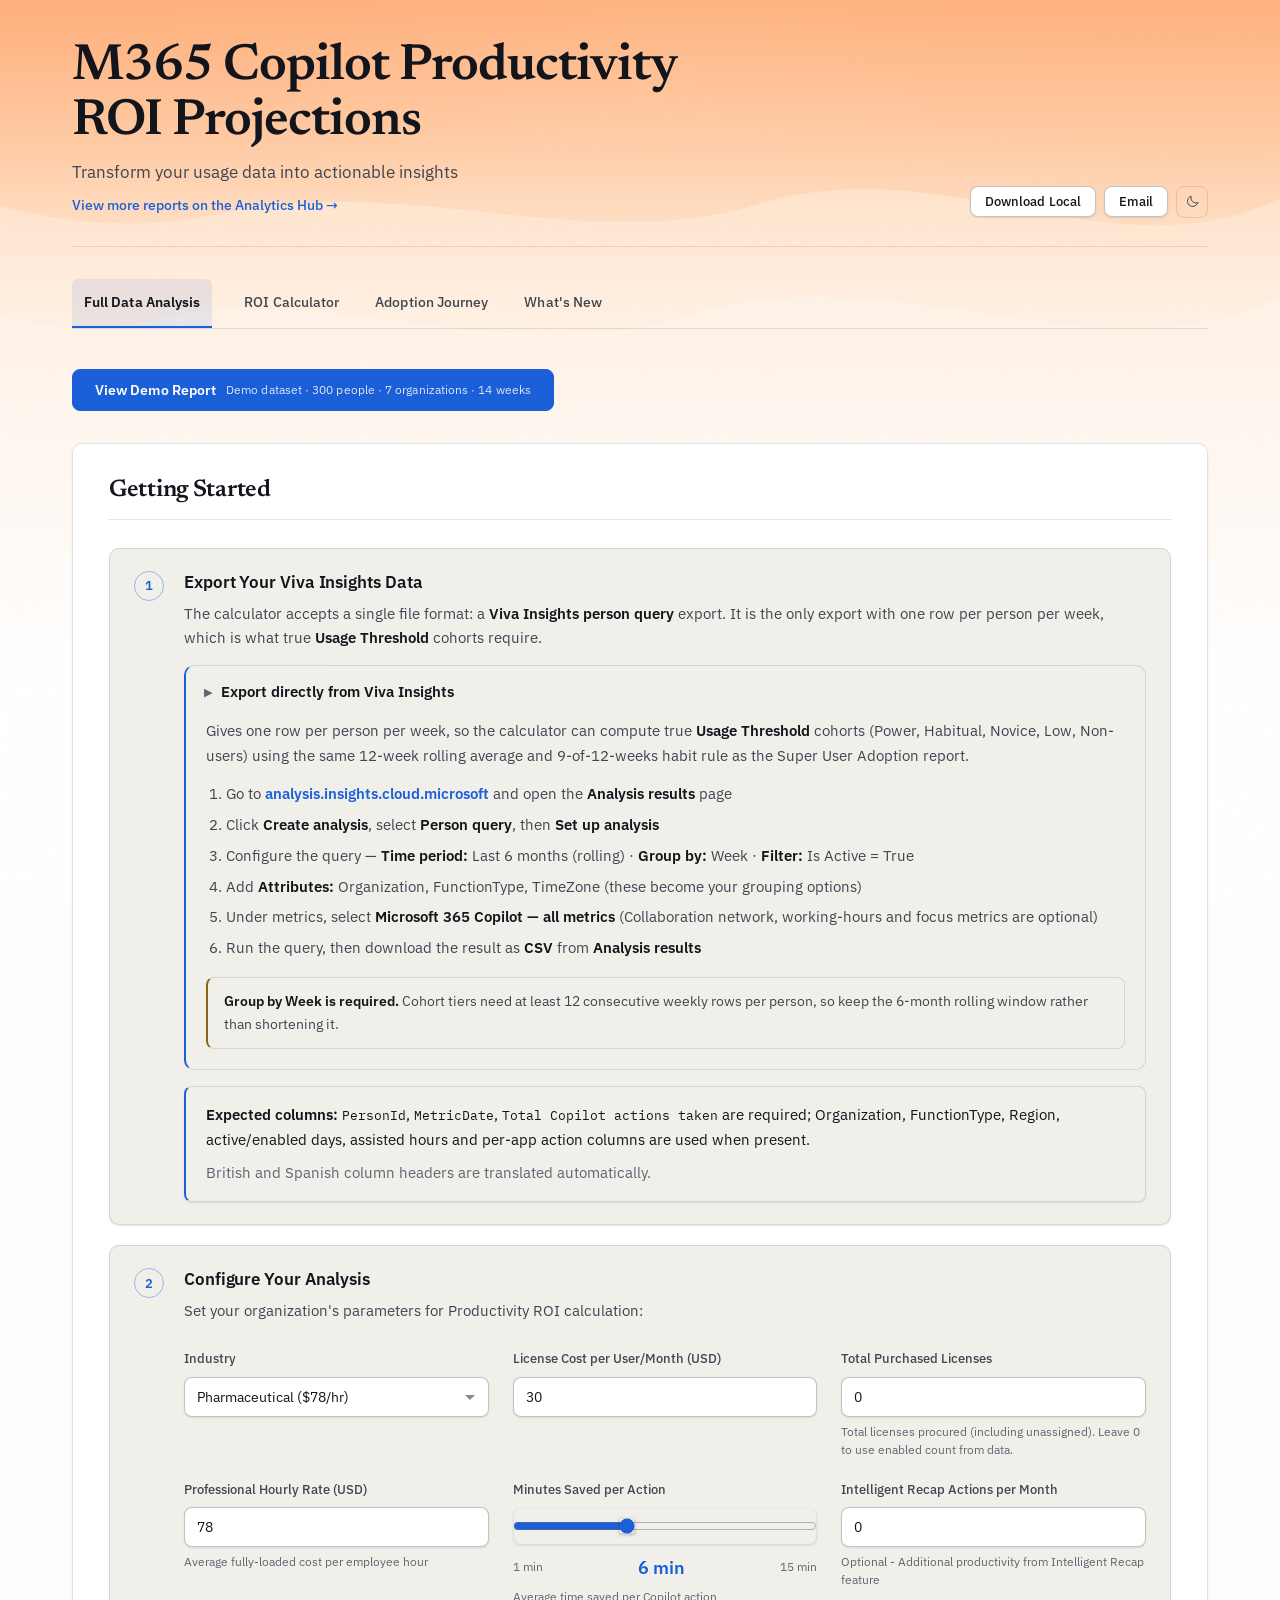
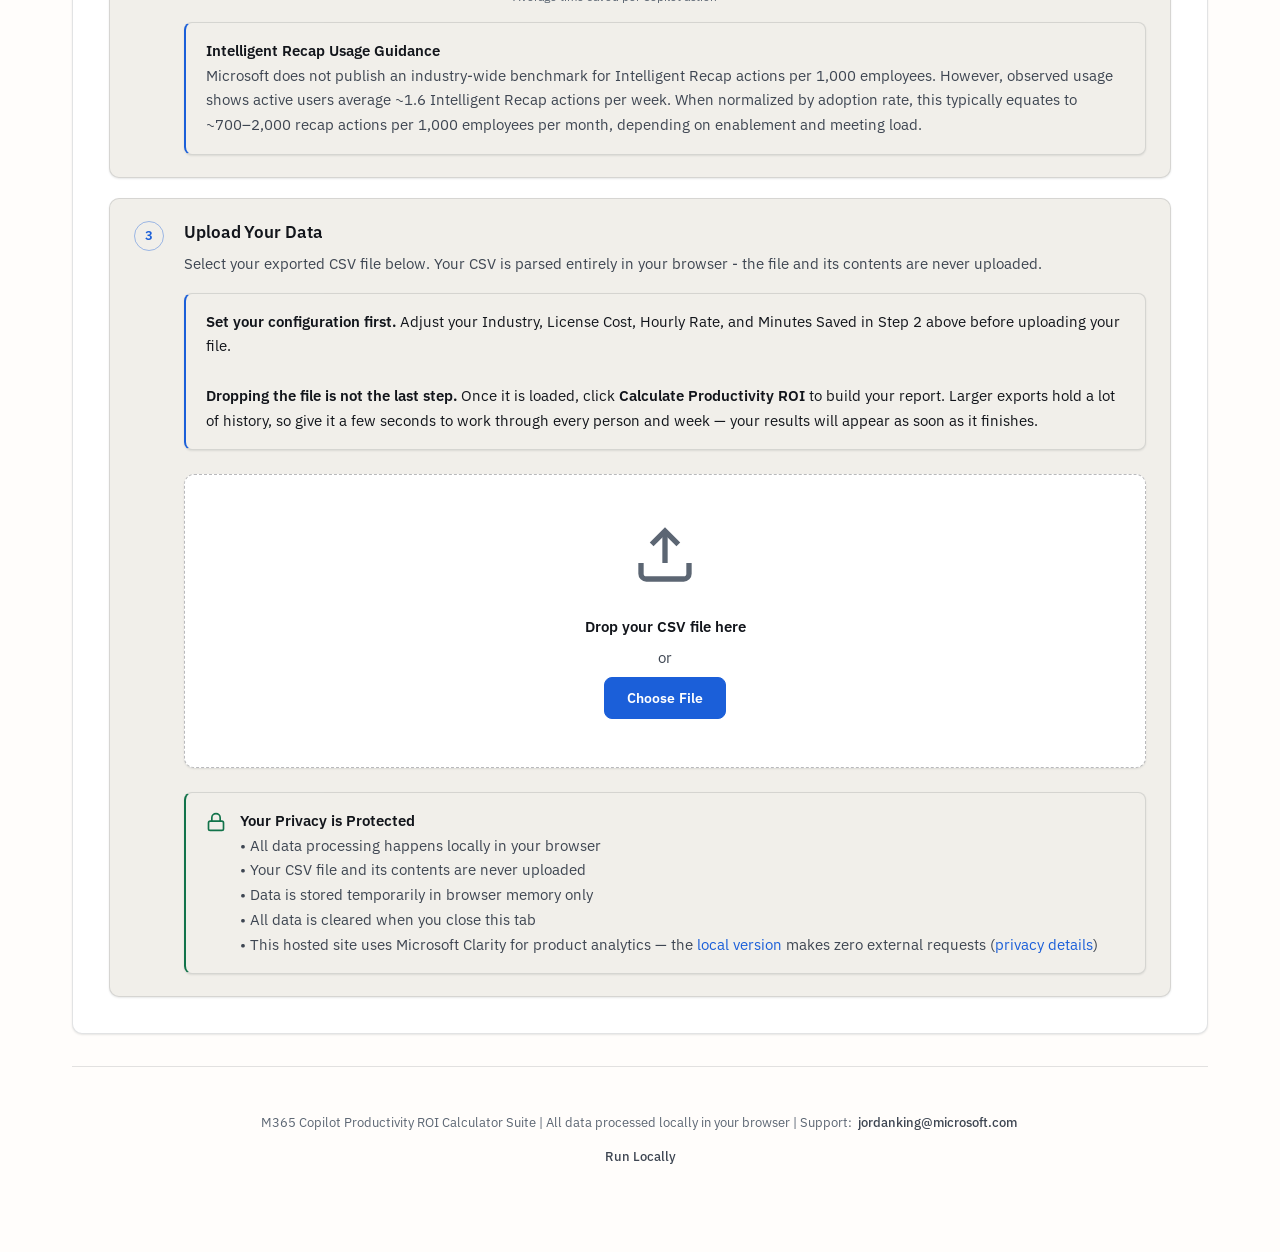
==== commit 64e913d1: "fix: real-export compatibility, loading feedback, and review fixes Real-world Viva Insights export f" ====
--- a/index.html
+++ b/index.html
@@ -5,7 +5,7 @@
     <meta name="viewport" content="width=device-width, initial-scale=1.0">
     <title>M365 Copilot Productivity ROI Calculator</title>
     <script>(function(){try{var t=localStorage.getItem('cri_theme')||'light';document.documentElement.setAttribute('data-theme',t);}catch(e){document.documentElement.setAttribute('data-theme','light');}})();</script>
-    <link rel="stylesheet" href="styles.css?v=45">
+    <link rel="stylesheet" href="styles.css?v=56">
     
     <!-- Microsoft Clarity Analytics -->
     <script type="text/javascript">
@@ -189,7 +189,9 @@
                         <p>Select your exported CSV file below. Your CSV is parsed entirely in your browser - the file and its contents are never uploaded.</p>
 
                         <div class="info-box" style="margin-bottom: 1rem;">
-                            <strong>Set your configuration first.</strong> Adjust your Industry, License Cost, Hourly Rate, and Minutes Saved in Step 2 above before uploading your file. After uploading, click the <strong>Calculate Productivity ROI</strong> button to generate your report.
+                            <strong>Set your configuration first.</strong> Adjust your Industry, License Cost, Hourly Rate, and Minutes Saved in Step 2 above before uploading your file.
+                            <br><br>
+                            <strong>Dropping the file is not the last step.</strong> Once it is loaded, click <strong>Calculate Productivity ROI</strong> to build your report. Larger exports hold a lot of history, so give it a few seconds to work through every person and week &mdash; your results will appear as soon as it finishes.
                         </div>
 
                         <div class="upload-area" id="uploadArea">
@@ -242,15 +244,15 @@
         </footer>
     </div>
 
-    <script src="lib/jspdf.umd.min.js?v=45"></script>
-    <script src="lib/html2canvas.min.js?v=45"></script>
-    <script src="lib/docx.umd.js?v=45"></script>
-    <script src="lib/pptxgen.bundle.js?v=45"></script>
-    <script src="lib/jszip.min.js?v=45"></script>
-    <script src="insights-shared.js?v=45"></script>
-    <script src="insights-tabs.js?v=45"></script>
-    <script src="header-mapping.js?v=45"></script>
-    <script src="script.js?v=45"></script>
+    <script src="lib/jspdf.umd.min.js?v=56"></script>
+    <script src="lib/html2canvas.min.js?v=56"></script>
+    <script src="lib/docx.umd.js?v=56"></script>
+    <script src="lib/pptxgen.bundle.js?v=56"></script>
+    <script src="lib/jszip.min.js?v=56"></script>
+    <script src="insights-shared.js?v=56"></script>
+    <script src="insights-tabs.js?v=56"></script>
+    <script src="header-mapping.js?v=56"></script>
+    <script src="script.js?v=56"></script>
     <script>
         function emailReport() {
             const subject = encodeURIComponent('M365 Copilot Productivity ROI Analysis');
--- a/styles.css
+++ b/styles.css
@@ -51,7 +51,10 @@
     /* ── Type ────────────────────────────────────────────────────────────── */
     --font-display: 'Newsreader', Georgia, serif;
     --font-sans: 'IBM Plex Sans', 'Segoe UI', system-ui, sans-serif;
-    --font-mono: 'IBM Plex Mono', 'Cascadia Mono', Consolas, monospace;
+    /* Labels and figures use the sans face with tabular figures — the monospace
+       look is reserved for genuine code and formulas via --font-code. */
+    --font-mono: 'IBM Plex Sans', 'Segoe UI', system-ui, sans-serif;
+    --font-code: 'IBM Plex Mono', 'Cascadia Mono', Consolas, monospace;
 
     /* ── Geometry ────────────────────────────────────────────────────────── */
     --radius: 10px;
@@ -125,9 +128,9 @@
     --rule-strong: rgba(23, 26, 33, 0.22);
 
     /* ── Text ────────────────────────────────────────────────────────────── */
-    --text-primary: #15181E;
-    --text-secondary: #525964;
-    --text-tertiary: #838A95;
+    --text-primary: #12151B;
+    --text-secondary: #3E4652;
+    --text-tertiary: #5C6673;
 
     /* ── The single interaction accent ───────────────────────────────────── */
     --accent: #1B5FD9;
@@ -221,7 +224,8 @@
 :root[data-theme="light"] .segmented button.active,
 :root[data-theme="light"] .time-toggle-btn.active {
     background: #FFFFFF;
-    box-shadow: 0 1px 2px var(--shadow), inset 0 0 0 1px var(--rule);
+    border-color: var(--accent);
+    box-shadow: 0 1px 2px var(--shadow);
 }
 
 /* Select chevron is a data-URI, so its ink can't be a var(). */
@@ -386,7 +390,7 @@
 }
 
 code {
-    font-family: var(--font-mono);
+    font-family: var(--font-code);
     font-size: 0.875em;
 }
 
@@ -400,16 +404,16 @@
     font-weight: 400;
 }
 
-/* Eyebrow: the small uppercase mono label that sits above a figure. */
+/* Eyebrow: the small uppercase label that sits above a figure. */
 .eyebrow,
 .metric-label {
-    font-family: var(--font-mono);
+    font-family: var(--font-sans);
     font-weight: 600;
-    font-size: 0.6875rem;
+    font-size: 0.75rem;
     line-height: 1.4;
     text-transform: uppercase;
-    letter-spacing: 0.14em;
-    color: var(--text-tertiary);
+    letter-spacing: 0.09em;
+    color: var(--text-secondary);
 }
 
 /* ── Numerals ────────────────────────────────────────────────────────────── */
@@ -480,10 +484,10 @@
     align-items: center;
     gap: 0.5rem;
     padding: 0.5rem 0.875rem;
-    background: transparent;
-    border: 1px solid var(--rule);
+    background: var(--ink-700);
+    border: 1px solid var(--rule-strong);
     border-radius: var(--radius-sm);
-    color: var(--text-secondary);
+    color: var(--text-primary);
     cursor: pointer;
     font-family: var(--font-sans);
     font-size: 0.8125rem;
@@ -578,14 +582,26 @@
 
 .nav-btn-active {
     color: var(--text-primary);
-    background: none;
+    font-weight: 600;
+    background: var(--accent-soft);
     box-shadow: none;
     border-bottom-color: var(--accent);
+    border-bottom-width: 3px;
+    padding-left: 0.75rem;
+    padding-right: 0.75rem;
+    border-radius: 6px 6px 0 0;
+}
+
+/* .nav-text carries its own weight, so the active state has to win on the span too. */
+.nav-btn-active .nav-text {
+    font-weight: 600;
+    color: var(--text-primary);
 }
 
 .nav-btn-active:hover {
     transform: none;
     box-shadow: none;
+    background: var(--accent-soft);
     border-bottom-color: var(--accent);
 }
 
@@ -630,7 +646,7 @@
     -webkit-appearance: none;
     padding: 0.4375rem 0.875rem;
     background: transparent;
-    border: none;
+    border: 1px solid transparent;
     border-radius: 6px;
     font-family: var(--font-sans);
     font-size: 0.8125rem;
@@ -655,6 +671,7 @@
     background: var(--ink-500);
     color: var(--text-primary);
     font-weight: 600;
+    border-color: var(--accent);
     box-shadow: inset 0 0 0 1px var(--rule);
 }
 
@@ -740,7 +757,35 @@
 
 .roi-table-container {
     padding: 1.75rem 2rem 2rem;
-    overflow: visible;
+    overflow-x: auto;
+}
+
+/* Wide result tables scroll inside their panel rather than running off the page.
+   Tooltips are portalled to <body>, so clipping the panel is safe. */
+.leaderboard-container {
+    overflow-x: auto;
+}
+
+.sortable-table {
+    font-size: 0.8125rem;
+}
+
+/* Nine columns only fit if the headers are allowed to wrap. */
+.sortable-table th {
+    white-space: normal;
+    padding: 0.625rem 0.5rem;
+}
+
+.sortable-table td {
+    padding: 0.625rem 0.5rem;
+}
+
+#teamsTable th:first-child,
+#teamsTable td:first-child {
+    white-space: normal;
+    min-width: 7rem;
+    max-width: 14rem;
+    word-break: break-word;
 }
 
 .roi-table-container h2,
@@ -753,6 +798,19 @@
 
 .leaderboard-container {
     padding: 1.75rem 2rem 2rem;
+}
+
+/* Top-level section headings on long narrative pages (Adoption Journey).
+   Sized to actually announce a new section rather than read as a sub-label. */
+.page-section-title {
+    font-family: var(--font-display);
+    font-size: clamp(1.75rem, 2.6vw, 2.4rem);
+    font-weight: 600;
+    line-height: 1.18;
+    letter-spacing: -0.02em;
+    color: var(--text-primary);
+    text-align: center;
+    margin: 3.5rem 0 1rem;
 }
 
 /* ── Step cards ──────────────────────────────────────────────────────────── */
@@ -1104,17 +1162,33 @@
     margin-bottom: 0.4rem;
 }
 
-.cri-math-formula {
-    display: block;
-    font-family: var(--font-mono);
+.cri-math-list {
+    list-style: none;
+    margin: 0;
+    padding: 0;
+}
+
+.cri-math-item {
+    position: relative;
+    padding-left: 1.1rem;
+    margin: 0 0 0.3rem;
+    font-family: var(--font-sans);
     font-variant-numeric: tabular-nums;
     font-size: 0.8125rem;
-    line-height: 1.6;
-    color: var(--text-primary);
-    background: transparent;
-    padding: 0;
-    white-space: pre-wrap;
+    line-height: 1.55;
+    color: var(--text-primary);
     word-break: break-word;
+}
+
+.cri-math-item:last-child {
+    margin-bottom: 0;
+}
+
+.cri-math-item::before {
+    content: "\2022";
+    position: absolute;
+    left: 0.15rem;
+    color: var(--accent);
 }
 
 .cri-math-note {
@@ -1197,6 +1271,26 @@
     background: rgba(255, 255, 255, 0.022);
 }
 
+/* ── Cohort row tints ─────────────────────────────────────────────────────
+   A low-alpha wash keyed to each Usage Threshold tier, fading out to the
+   right so the numbers stay on a clean field. Painted as background-image so
+   the row-hover background-color still reads on top. */
+.cohort-row {
+    background-repeat: no-repeat;
+}
+
+.cohort-row--power    { background-image: linear-gradient(90deg, rgba(70, 183, 127, 0.16), rgba(70, 183, 127, 0) 72%); }
+.cohort-row--habitual { background-image: linear-gradient(90deg, rgba(56, 189, 208, 0.15), rgba(56, 189, 208, 0) 72%); }
+.cohort-row--novice   { background-image: linear-gradient(90deg, rgba(76, 141, 255, 0.14), rgba(76, 141, 255, 0) 72%); }
+.cohort-row--low      { background-image: linear-gradient(90deg, rgba(224, 164, 68, 0.15), rgba(224, 164, 68, 0) 72%); }
+.cohort-row--non      { background-image: linear-gradient(90deg, rgba(210, 104, 95, 0.14), rgba(210, 104, 95, 0) 72%); }
+
+:root[data-theme="light"] .cohort-row--power    { background-image: linear-gradient(90deg, rgba(31, 138, 90, 0.11), rgba(31, 138, 90, 0) 72%); }
+:root[data-theme="light"] .cohort-row--habitual { background-image: linear-gradient(90deg, rgba(20, 138, 156, 0.10), rgba(20, 138, 156, 0) 72%); }
+:root[data-theme="light"] .cohort-row--novice   { background-image: linear-gradient(90deg, rgba(27, 95, 217, 0.09), rgba(27, 95, 217, 0) 72%); }
+:root[data-theme="light"] .cohort-row--low      { background-image: linear-gradient(90deg, rgba(176, 116, 20, 0.11), rgba(176, 116, 20, 0) 72%); }
+:root[data-theme="light"] .cohort-row--non      { background-image: linear-gradient(90deg, rgba(178, 61, 52, 0.09), rgba(178, 61, 52, 0) 72%); }
+
 .highlight-row {
     background: var(--accent-soft);
     font-weight: 600;
@@ -1734,3 +1828,207 @@
         min-width: unset;
     }
 }
+
+/* Light mode: header controls sit on the warm gradient, so they need a solid
+   chip and a real edge to stay legible. */
+:root[data-theme="light"] .action-btn {
+    background: #FFFFFF;
+    border-color: rgba(23, 26, 33, 0.26);
+    color: var(--text-primary);
+    font-weight: 600;
+    box-shadow: 0 1px 2px rgba(23, 26, 33, 0.10);
+}
+
+:root[data-theme="light"] .action-btn:hover {
+    background: #FFFFFF;
+    border-color: var(--accent);
+    color: var(--accent);
+    box-shadow: 0 2px 6px rgba(23, 26, 33, 0.14);
+}
+
+:root[data-theme="light"] .nav-btn {
+    color: #3E4652;
+    font-weight: 500;
+}
+
+:root[data-theme="light"] .nav-btn:hover {
+    color: var(--text-primary);
+}
+
+:root[data-theme="light"] .nav-btn-active {
+    color: var(--text-primary);
+    font-weight: 600;
+    background: var(--accent-soft);
+}
+
+:root[data-theme="light"] .nav-btn-active .nav-text {
+    font-weight: 600;
+    color: var(--text-primary);
+}
+
+:root[data-theme="light"] .subtitle {
+    color: #3E4652;
+}
+
+/* ==========================================================================
+   LIGHT MODE — INTERACTIVE CHIP
+   Anything you can click or type into gets the same treatment: a solid white
+   chip with a real edge and a hairline shadow, so controls read as raised
+   against the warm canvas instead of dissolving into it.
+   ========================================================================== */
+
+:root[data-theme="light"] .config-item input,
+:root[data-theme="light"] .config-item select,
+:root[data-theme="light"] input[type="text"],
+:root[data-theme="light"] input[type="number"],
+:root[data-theme="light"] select,
+:root[data-theme="light"] textarea,
+:root[data-theme="light"] .segmented,
+:root[data-theme="light"] .upload-area,
+:root[data-theme="light"] details.collapsible-section,
+:root[data-theme="light"] .btn-secondary {
+    background-color: #FFFFFF;
+    border-color: rgba(23, 26, 33, 0.26);
+    color: var(--text-primary);
+    box-shadow: 0 1px 2px rgba(23, 26, 33, 0.10);
+}
+
+:root[data-theme="light"] .config-item input:hover,
+:root[data-theme="light"] .config-item select:hover,
+:root[data-theme="light"] input[type="text"]:hover,
+:root[data-theme="light"] input[type="number"]:hover,
+:root[data-theme="light"] select:hover,
+:root[data-theme="light"] .btn-secondary:hover {
+    border-color: rgba(23, 26, 33, 0.40);
+    box-shadow: 0 2px 6px rgba(23, 26, 33, 0.13);
+}
+
+:root[data-theme="light"] .config-item input:focus,
+:root[data-theme="light"] .config-item select:focus,
+:root[data-theme="light"] input[type="text"]:focus,
+:root[data-theme="light"] input[type="number"]:focus,
+:root[data-theme="light"] select:focus,
+:root[data-theme="light"] textarea:focus {
+    border-color: var(--accent);
+    box-shadow: 0 0 0 3px var(--accent-soft), 0 1px 2px rgba(23, 26, 33, 0.10);
+    outline: none;
+}
+
+/* The dashed drop target still reads as a target, just on a white chip. */
+:root[data-theme="light"] .upload-area {
+    border-style: dashed;
+    border-color: rgba(23, 26, 33, 0.30);
+}
+
+:root[data-theme="light"] .upload-area:hover,
+:root[data-theme="light"] .upload-area.dragover {
+    border-color: var(--accent);
+    background-color: #FFFFFF;
+    box-shadow: 0 2px 10px rgba(23, 26, 33, 0.14);
+}
+
+/* Collapsible headers are clickable, so the whole chip lifts on hover. */
+:root[data-theme="light"] details.collapsible-section:hover {
+    border-color: rgba(23, 26, 33, 0.34);
+    box-shadow: 0 2px 6px rgba(23, 26, 33, 0.13);
+}
+
+/* Segmented track stays recessed; the selected chip is the white one. */
+:root[data-theme="light"] .segmented {
+    background-color: #F1EFEA;
+    box-shadow: inset 0 1px 2px rgba(23, 26, 33, 0.06);
+}
+
+/* Range slider: white thumb with a real edge so it reads as grabbable. */
+:root[data-theme="light"] input[type="range"] {
+    accent-color: var(--accent);
+}
+
+:root[data-theme="light"] input[type="range"]::-webkit-slider-thumb {
+    background: #FFFFFF;
+    border: 1px solid rgba(23, 26, 33, 0.34);
+    box-shadow: 0 1px 3px rgba(23, 26, 33, 0.22);
+}
+
+:root[data-theme="light"] .toggle-slider {
+    background-color: #E7E4DD;
+    border: 1px solid rgba(23, 26, 33, 0.20);
+}
+
+:root[data-theme="light"] .toggle-slider:before {
+    background-color: #FFFFFF;
+    box-shadow: 0 1px 3px rgba(23, 26, 33, 0.24);
+}
+
+/* Tooltip copy always renders as bullets so it can be scanned, not read. */
+.tip-text .tip-list {
+    margin: 0;
+    padding-left: 1.05rem;
+    list-style: disc;
+    text-align: left;
+}
+
+.tip-text .tip-list li {
+    margin: 0 0 0.35rem;
+    padding: 0;
+    line-height: 1.45;
+}
+
+.tip-text .tip-list li:last-child {
+    margin-bottom: 0;
+}
+
+/* Benchmark mode adds a delta chip to several columns, which pushes the ROI
+   column past the edge. Reclaim the width from the sparkline and the padding. */
+.insights-host table.bench-on {
+    table-layout: auto;
+    width: 100%;
+}
+
+.insights-host table.bench-on th,
+.insights-host table.bench-on td {
+    padding-left: 0.4rem;
+    padding-right: 0.4rem;
+}
+
+.insights-host table.bench-on th:last-child,
+.insights-host table.bench-on td:last-child {
+    padding-right: 0.85rem;
+    white-space: nowrap;
+}
+
+.insights-host table.bench-on .js-spark,
+.insights-host table.bench-on .spark-cell {
+    width: 84px;
+    max-width: 84px;
+}
+
+.insights-host table.bench-on .spark-cell svg {
+    width: 84px;
+    height: auto;
+}
+
+/* Tooltips are injected inside label rows that set white-space:nowrap, so the
+   bubble inherits it and its text runs past the edge. Force wrapping here. */
+.info-tip .tip-text,
+.info-tip .tip-text * {
+    white-space: normal !important;
+    overflow-wrap: anywhere;
+    word-break: normal;
+    text-overflow: clip;
+}
+
+.info-tip .tip-text {
+    width: max-content;
+    max-width: 300px;
+    box-sizing: border-box;
+}
+
+/* Parse overlay: painted before the blocking CSV parse so the page never looks frozen. */
+#parseLoadingOverlay {
+    background: rgba(10, 12, 16, 0.93);
+}
+
+:root[data-theme="light"] #parseLoadingOverlay {
+    background: rgba(255, 253, 251, 0.94);
+}
